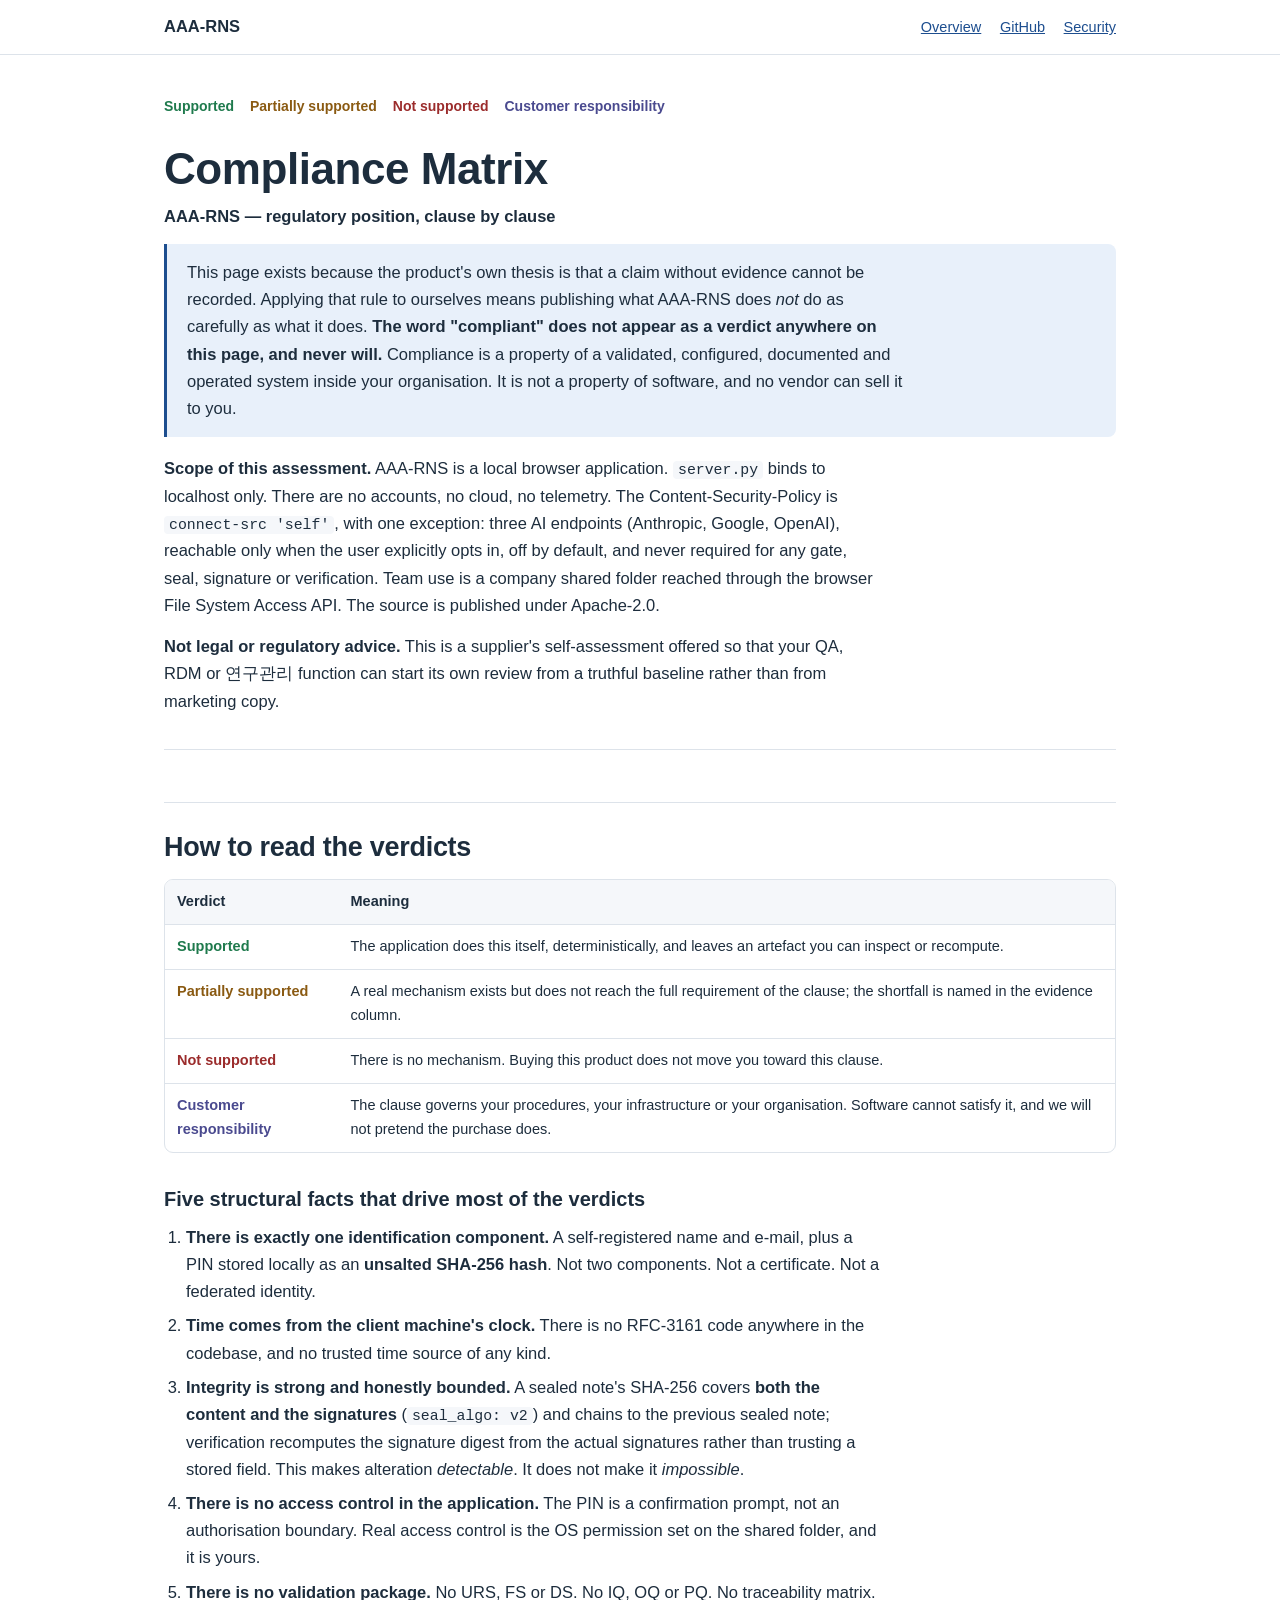
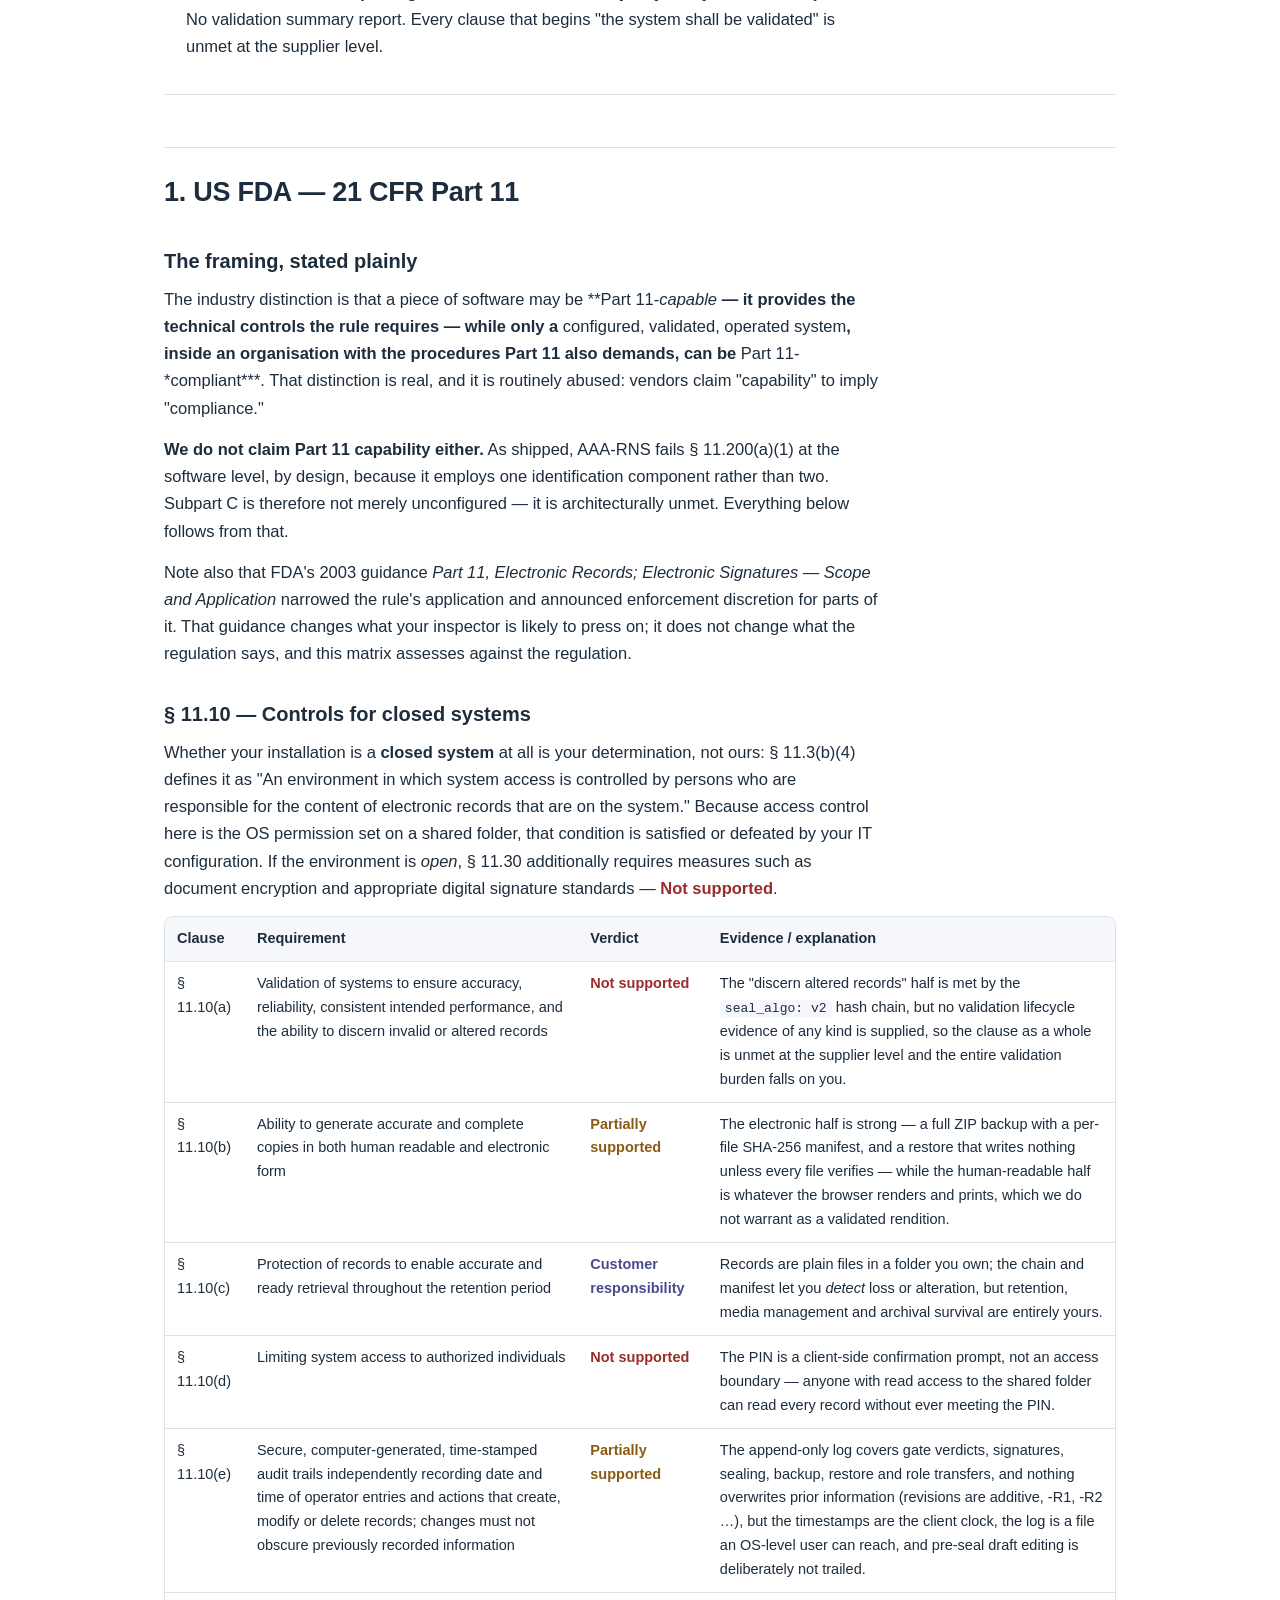
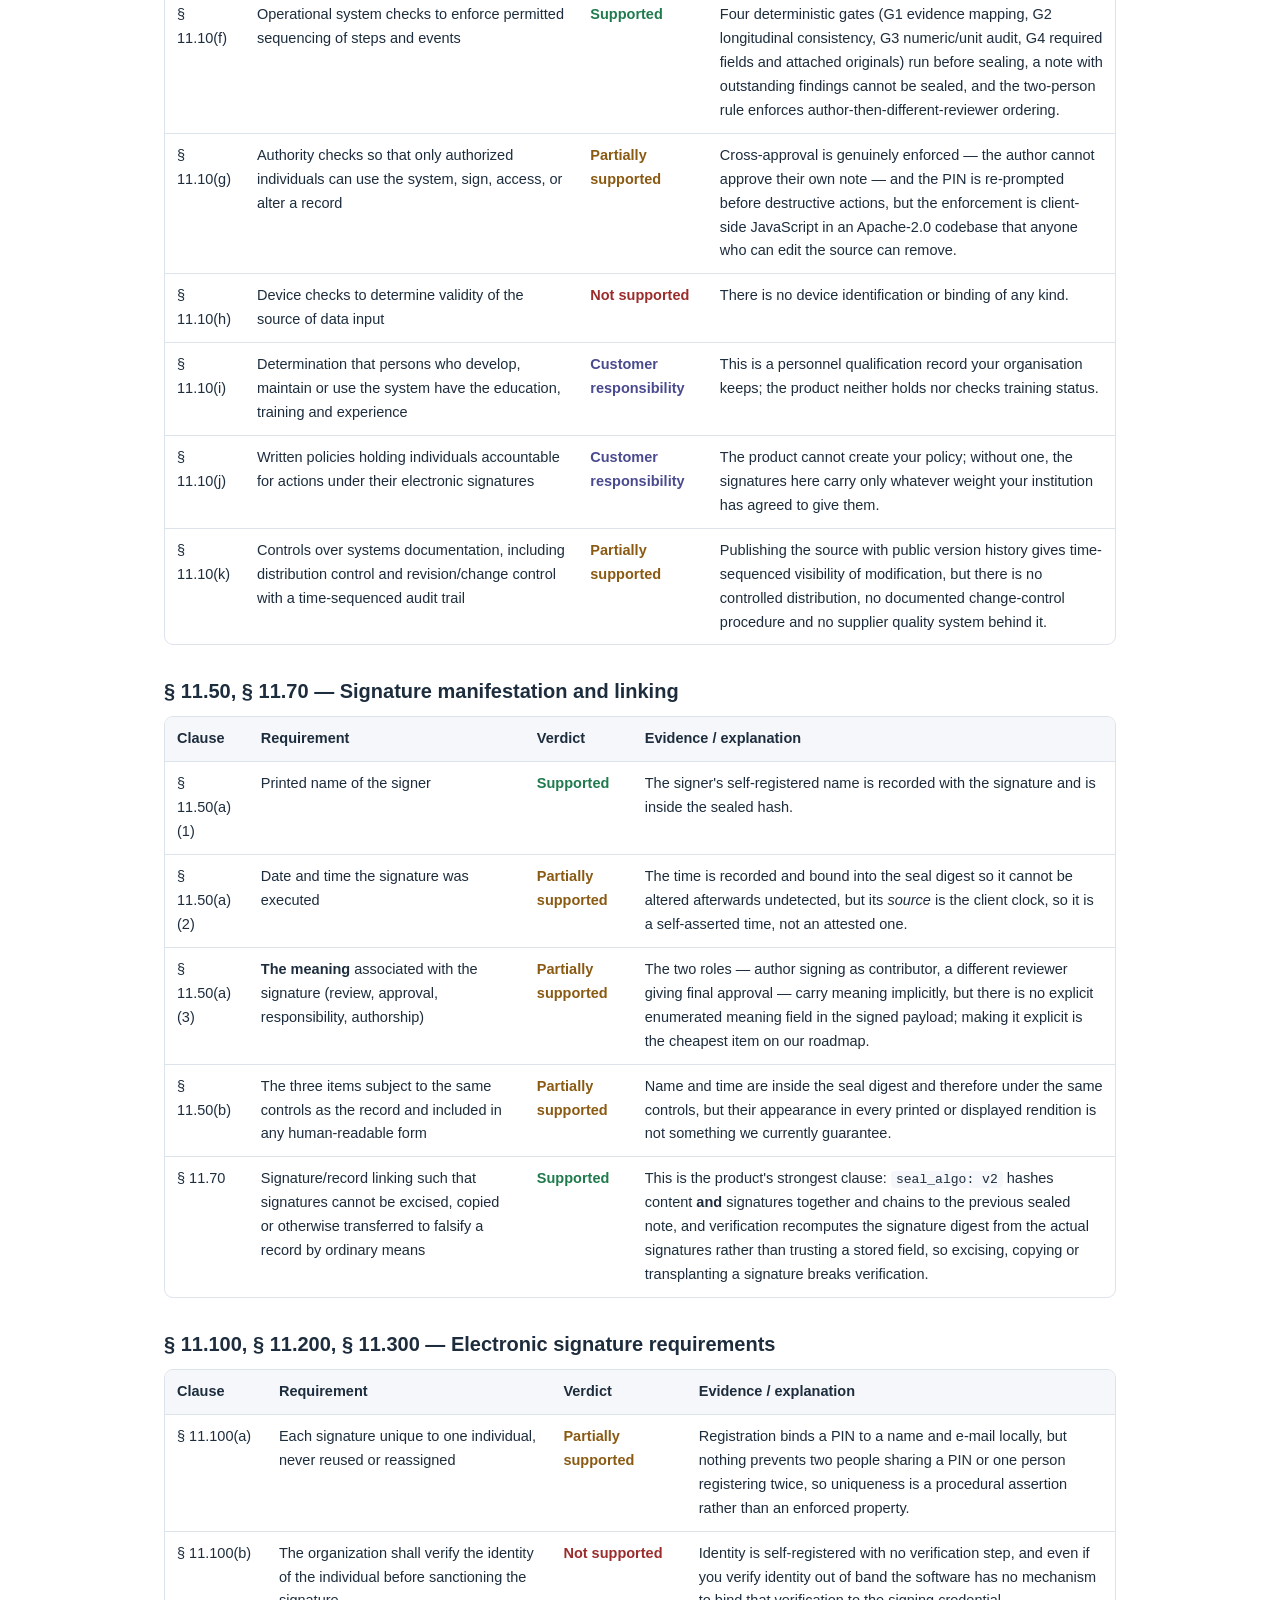
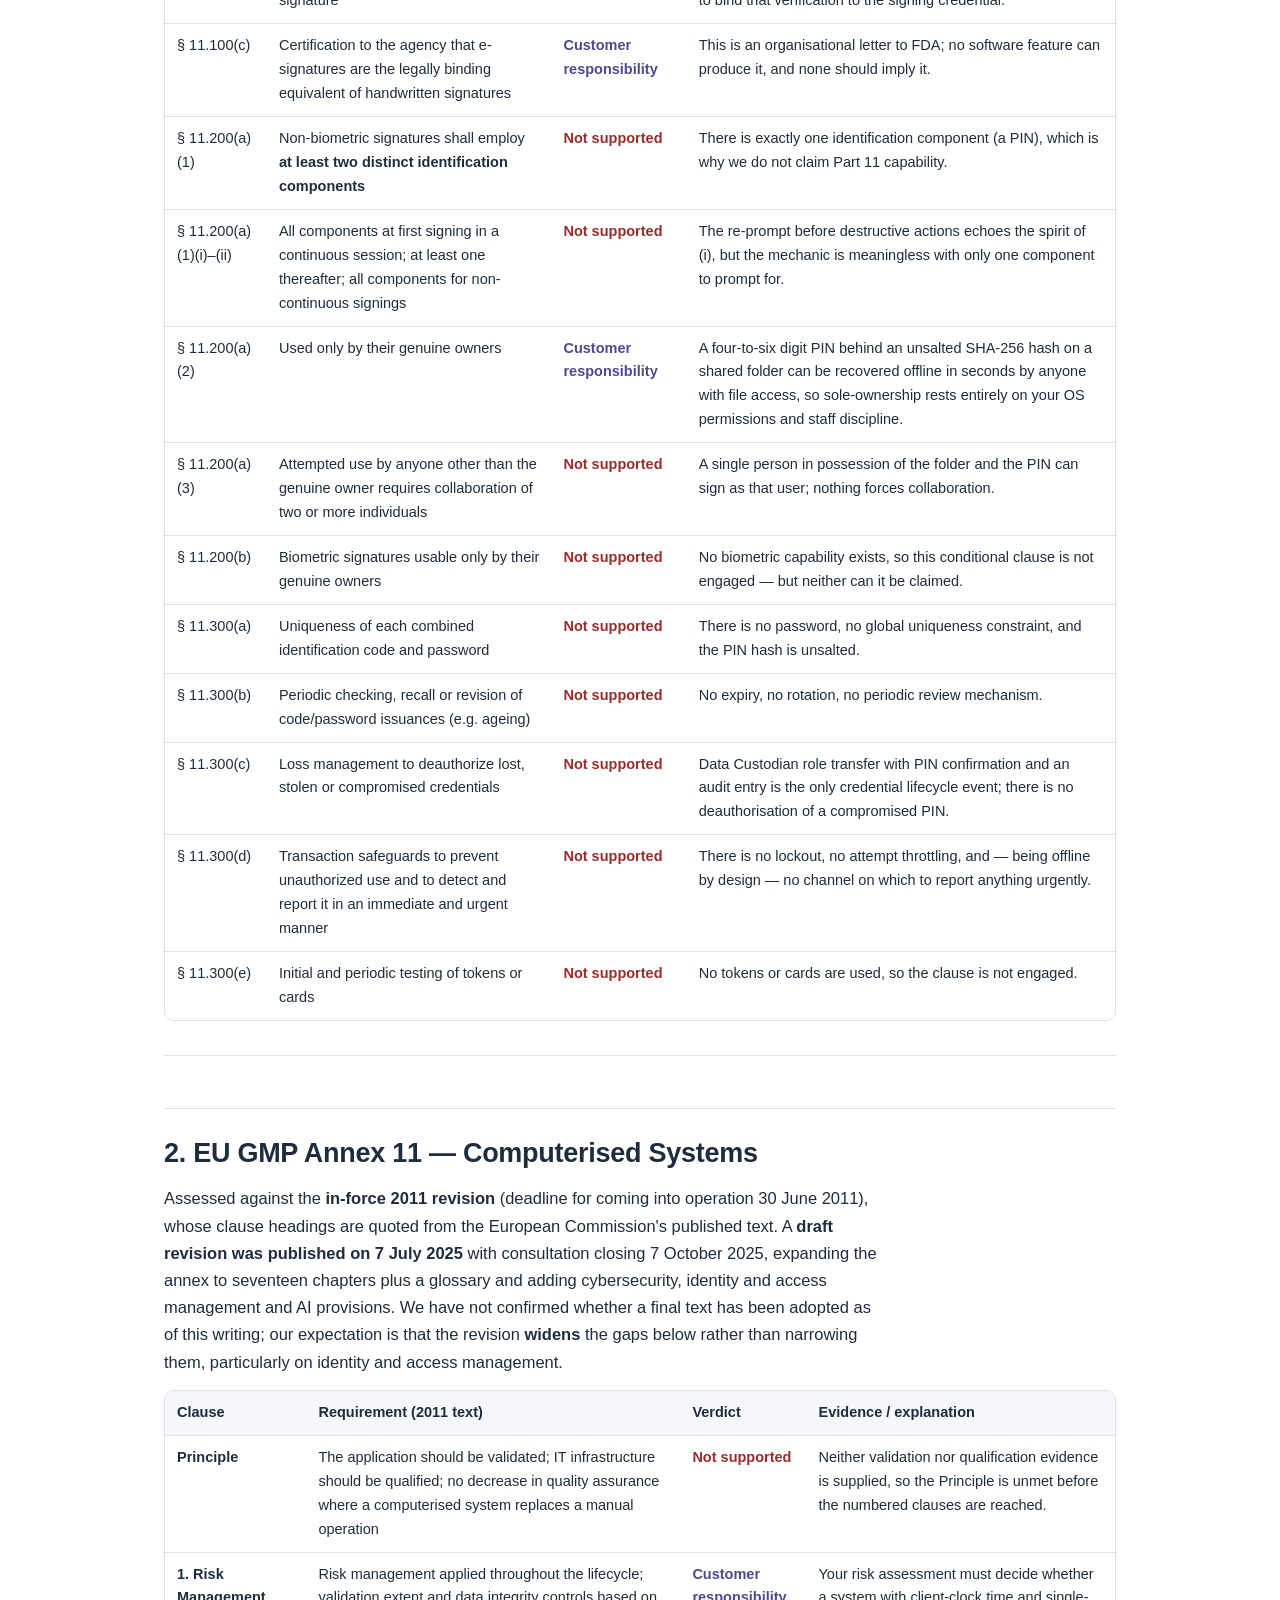
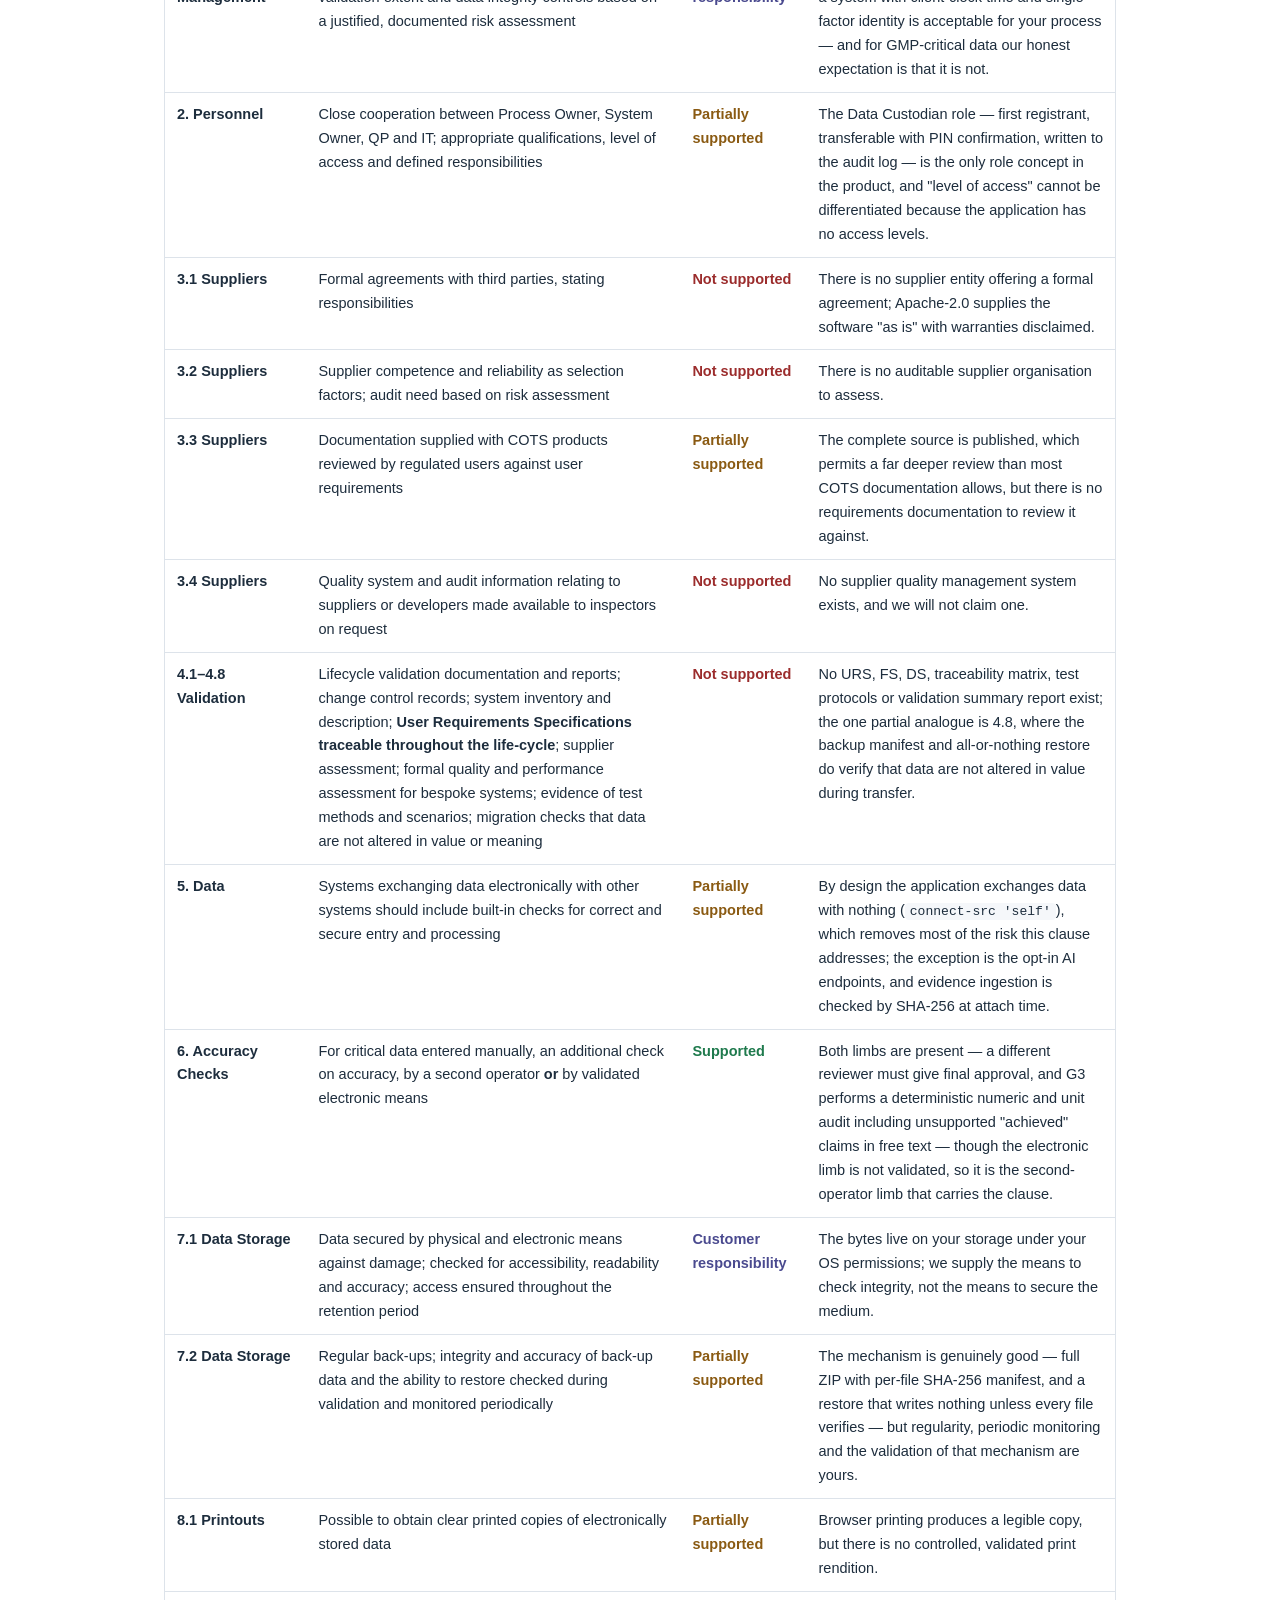
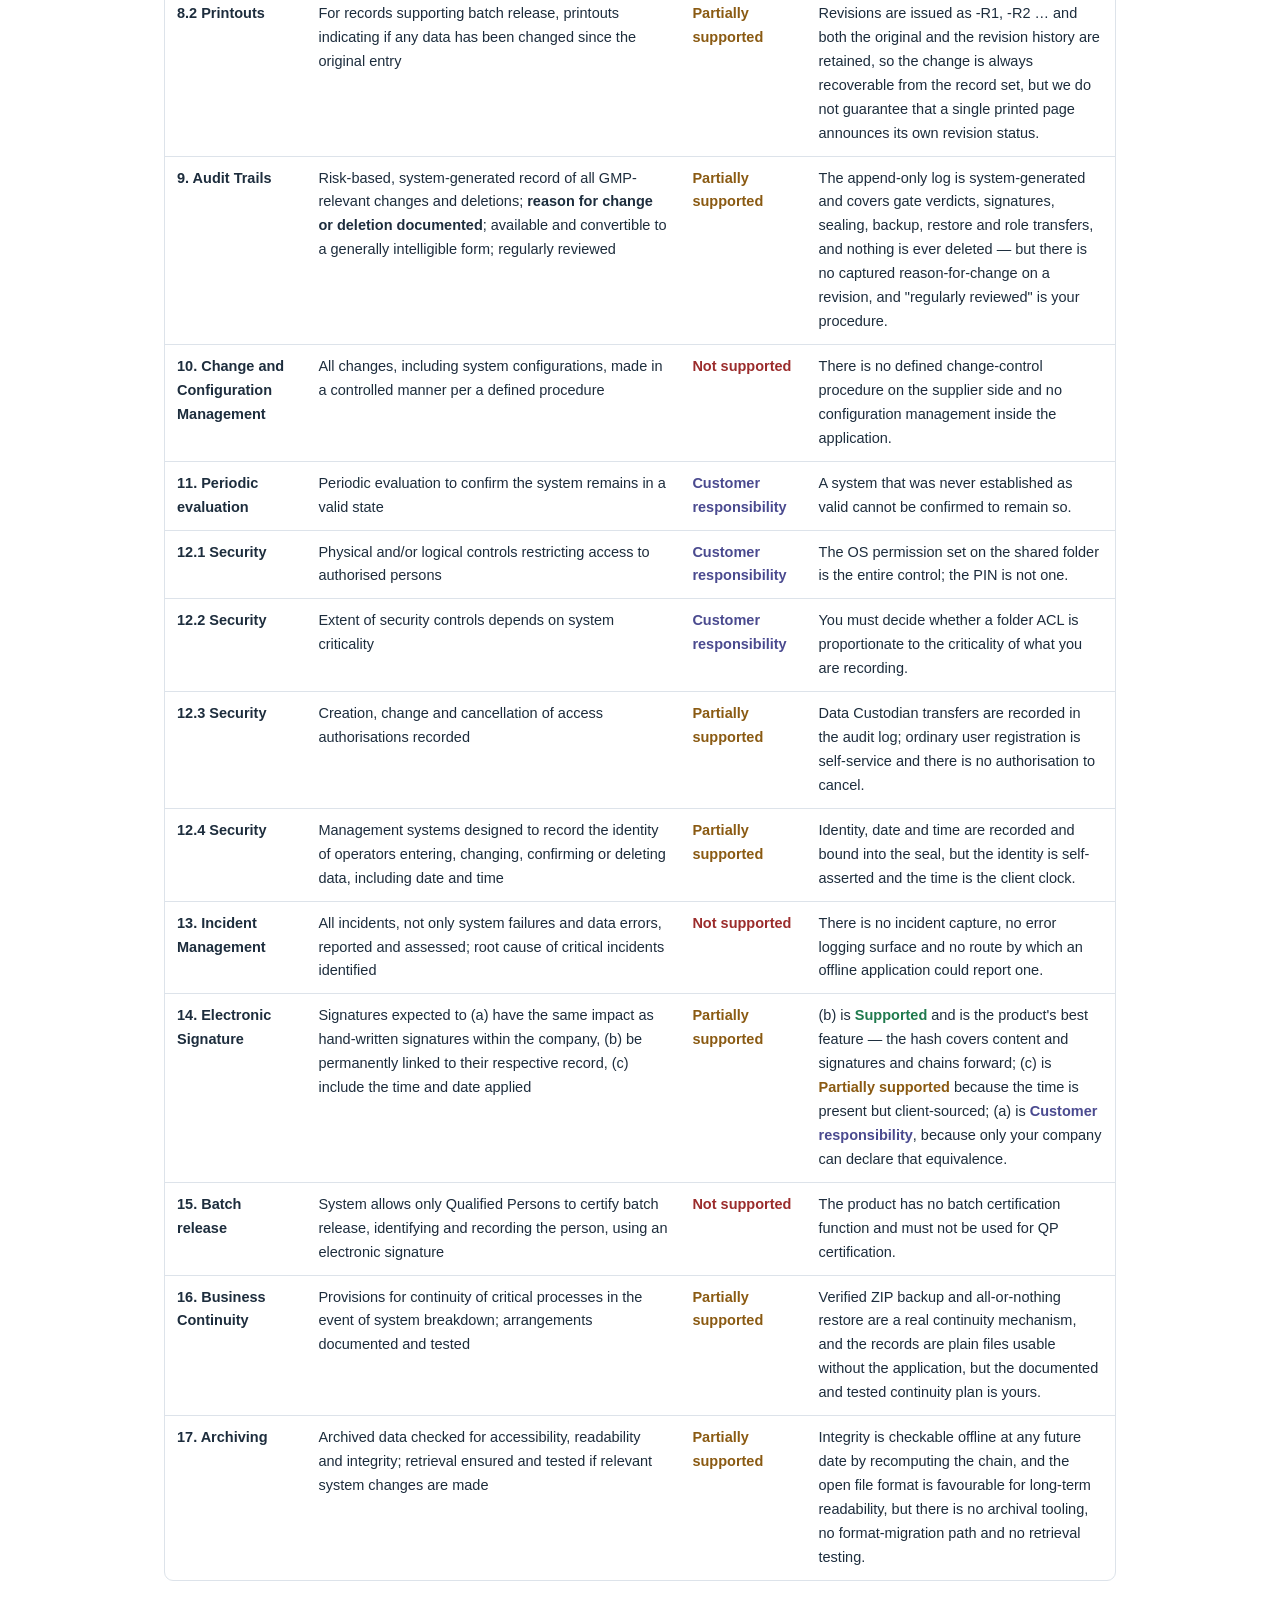
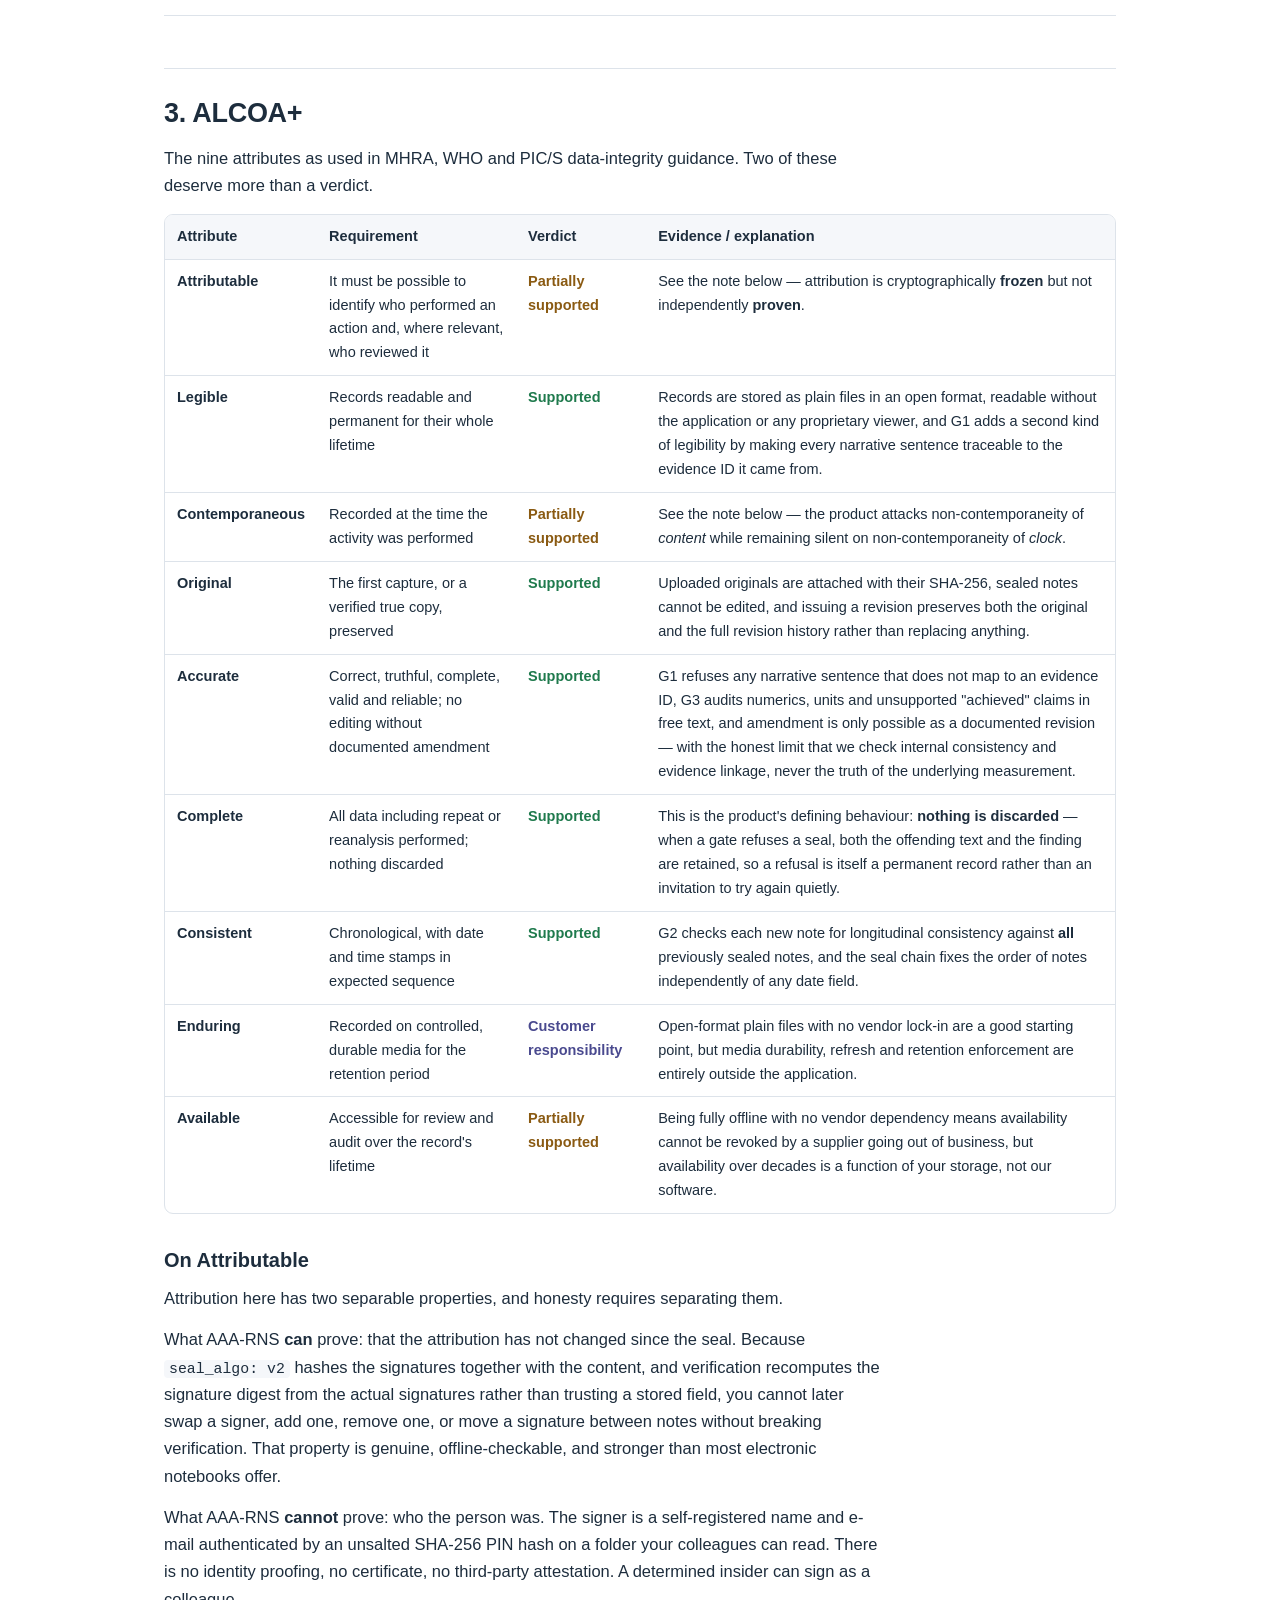
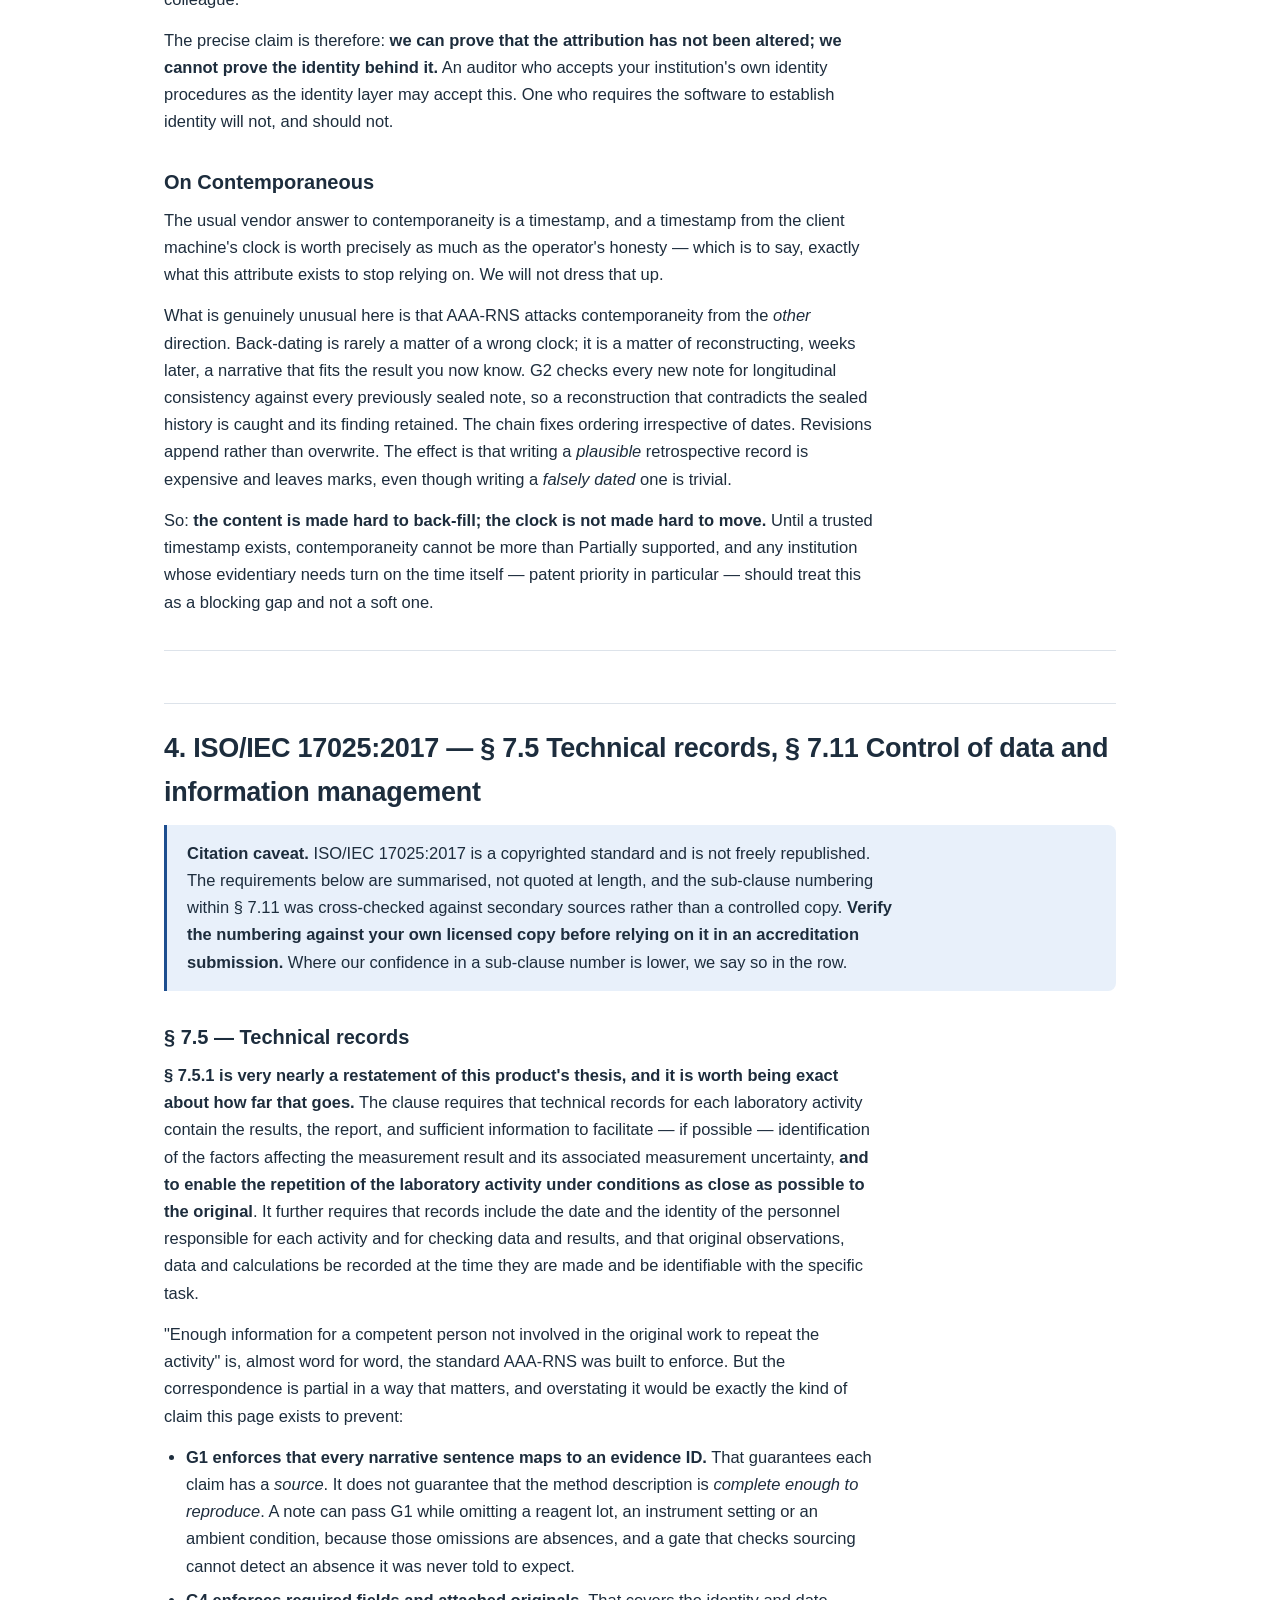
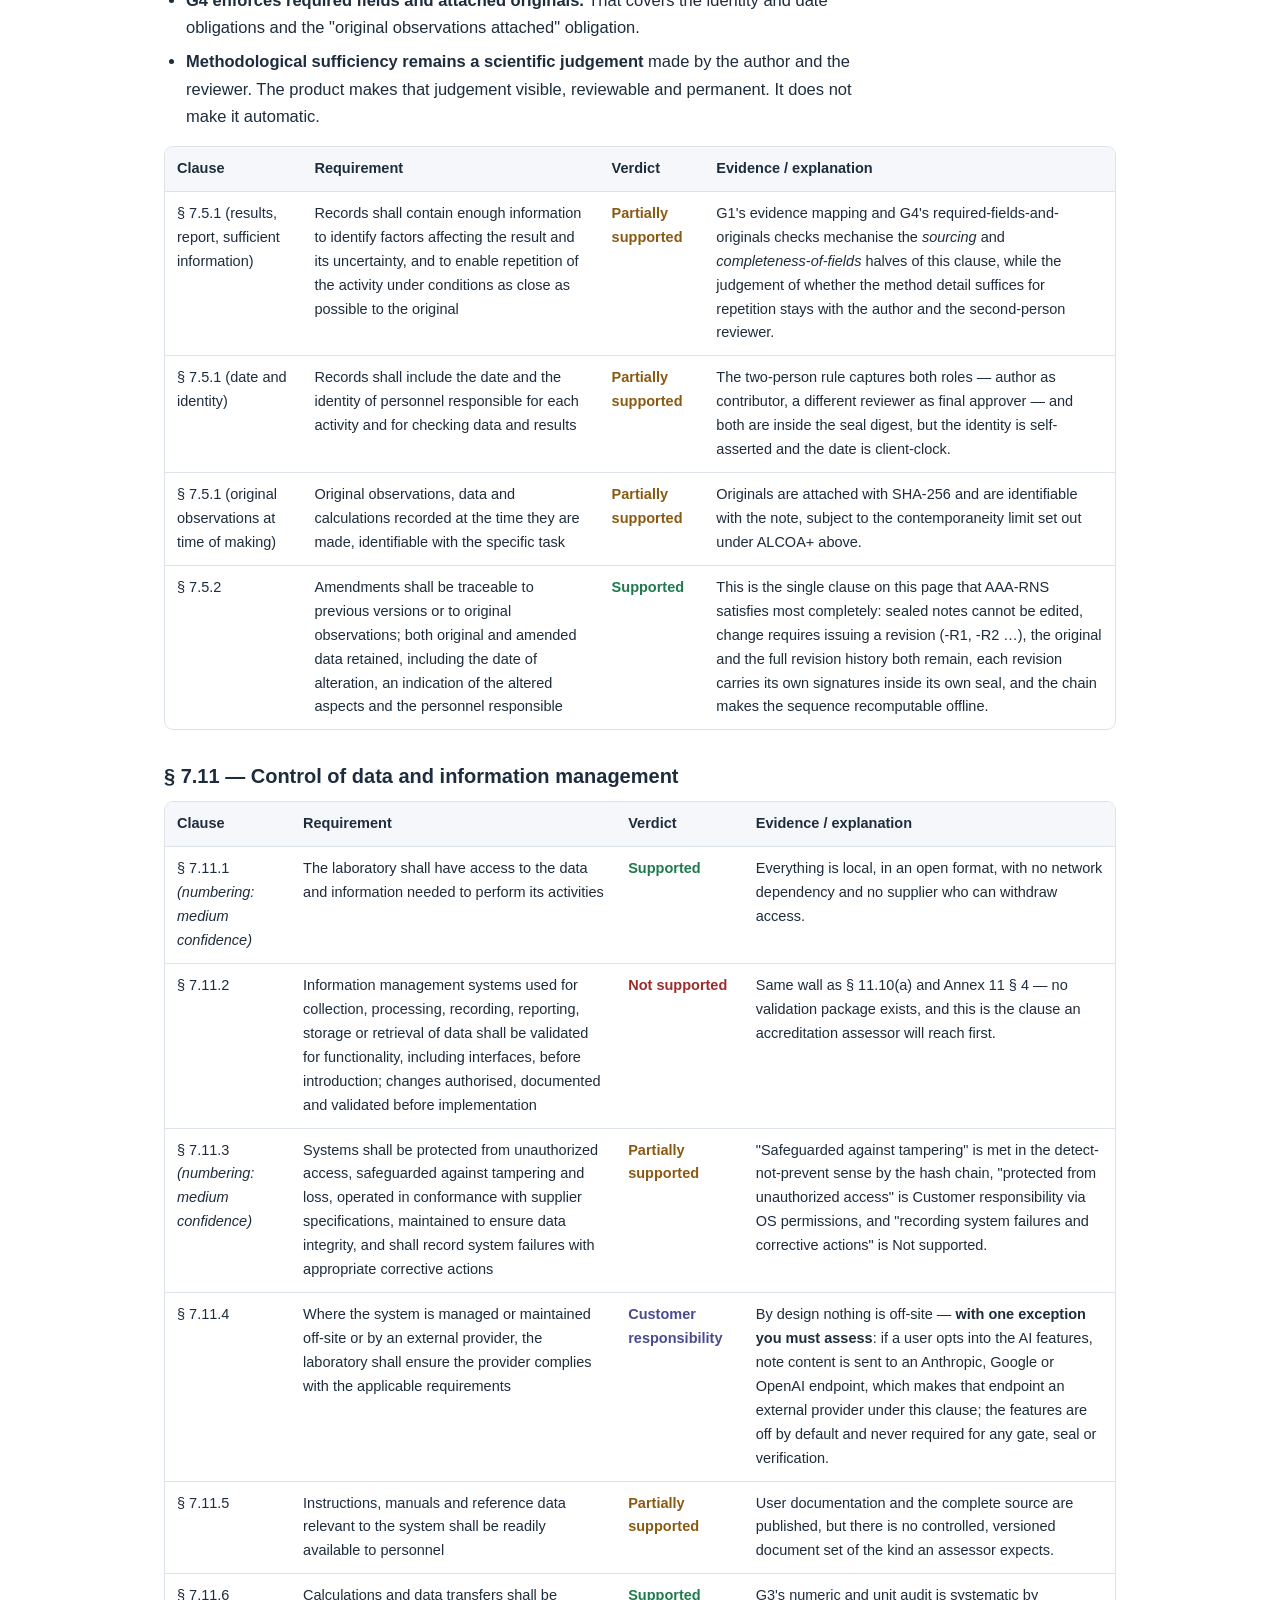
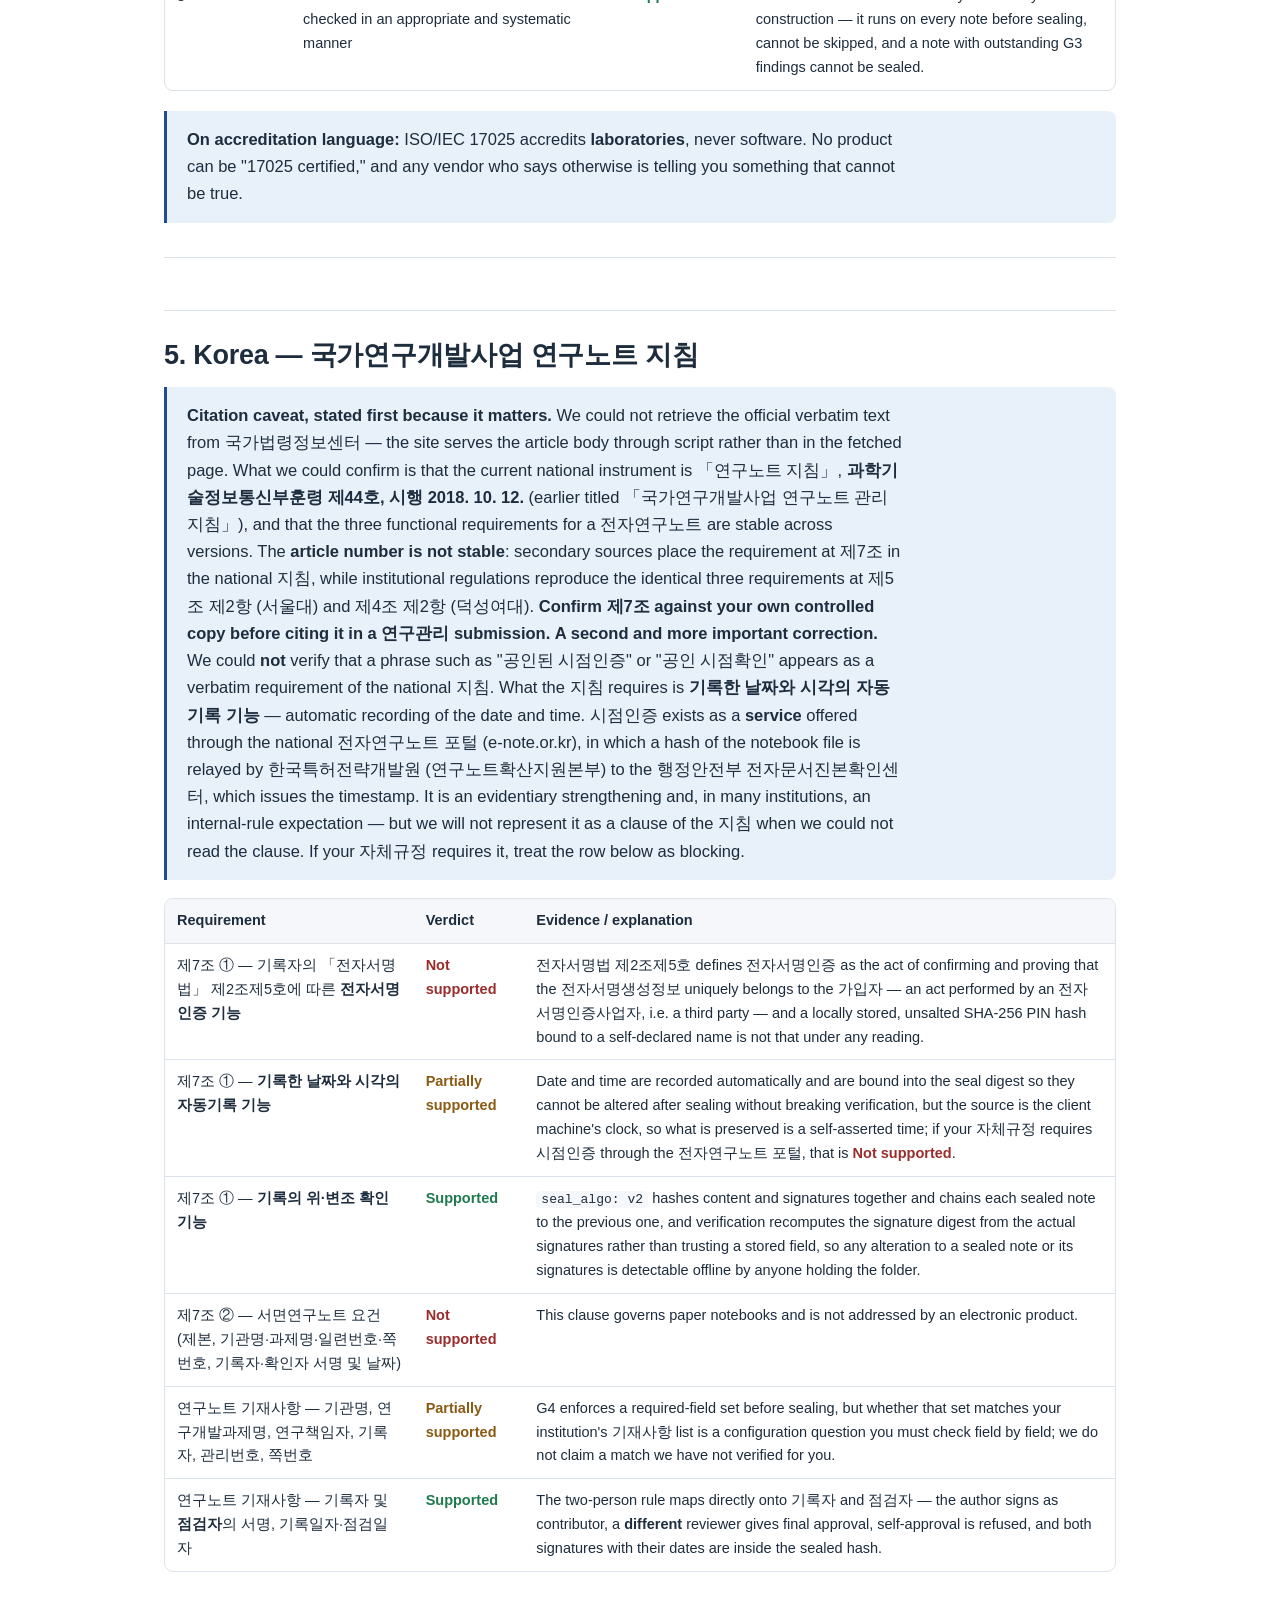
==== docs/compliance.html @ ea62dd58 "docs: publish the compliance matrix, and correct a claim it disproved The matrix assesses AAA-RNS cl" ====
<!doctype html>
<html lang="en">
<head>
<meta charset="utf-8">
<meta name="viewport" content="width=device-width, initial-scale=1">
<title>Compliance matrix — AAA-RNS</title>
<meta name="description" content="Clause-by-clause regulatory position of AAA-RNS against 21 CFR Part 11, EU GMP Annex 11, ALCOA+, ISO/IEC 17025, Korea's 연구노트 지침 and Japan's ER/ES guideline. The word compliant is never used as a verdict.">
<link rel="canonical" href="https://hopejsh.github.io/aaa-rns/compliance.html">
<meta property="og:title" content="Compliance matrix — AAA-RNS">
<meta property="og:description" content="A supplier self-assessment that publishes what the product does not do as carefully as what it does.">
<meta property="og:image" content="https://raw.githubusercontent.com/hopejsh/aaa-rns/main/.github/branding/social-preview.png">
<style>
  :root{
    --ink:#1d2d3d; --ink-2:#2a3f56; --paper:#fff; --wash:#f5f7fa; --line:#dde3ea;
    --muted:#5b6b7d; --accent:#1d4e8f; --accent-soft:#e8f0fa;
    --yes:#1f7a4d; --part:#8a5a12; --no:#9b2c2c; --cust:#4a4a8f;
    --sans:'Barlow',-apple-system,BlinkMacSystemFont,'Segoe UI','Noto Sans KR','Noto Sans JP',sans-serif;
    --mono:ui-monospace,SFMono-Regular,'SF Mono',Menlo,monospace;
  }
  @media (prefers-color-scheme:dark){:root:not([data-theme="light"]){
    --ink:#e8edf3; --ink-2:#c3cedb; --paper:#141c26; --wash:#1b2531; --line:#2c3947;
    --muted:#93a2b4; --accent:#7aa9e8; --accent-soft:#1b2b41;
    --yes:#6ed09b; --part:#e0b366; --no:#e58b8b; --cust:#a5a5e8;}}
  *{box-sizing:border-box;margin:0;padding:0}
  html{scroll-behavior:smooth}
  body{background:var(--paper);color:var(--ink);font-family:var(--sans);
       font-size:16.5px;line-height:1.65;-webkit-font-smoothing:antialiased}
  .wrap{max-width:1000px;margin:0 auto;padding:0 24px}
  a{color:var(--accent)}
  .topbar{position:sticky;top:0;z-index:20;background:var(--paper);border-bottom:1px solid var(--line)}
  .topbar .wrap{display:flex;align-items:center;justify-content:space-between;min-height:54px;gap:14px;flex-wrap:wrap}
  .brand{font-weight:700}.brand a{text-decoration:none;color:inherit}
  .topbar nav a{font-size:14.5px;margin-left:14px}
  main{padding:40px 0 70px}
  h1{font-size:clamp(30px,4.4vw,44px);line-height:1.15;margin:14px 0 8px;letter-spacing:-.01em}
  h2{font-size:27px;margin:52px 0 10px;padding-top:22px;border-top:1px solid var(--line);letter-spacing:-.01em}
  h3{font-size:20px;margin:30px 0 8px}
  h4{font-size:17px;margin:22px 0 6px}
  p{margin:0 0 14px;max-width:78ch}
  ul,ol{margin:0 0 16px;padding-left:22px;max-width:78ch}
  li{margin-bottom:7px}
  hr{border:0;border-top:1px solid var(--line);margin:34px 0}
  blockquote{border-left:3px solid var(--accent);background:var(--accent-soft);
    padding:15px 20px;border-radius:0 8px 8px 0;margin:0 0 18px}
  blockquote p{margin:0 0 9px}blockquote p:last-child{margin:0}
  code{font-family:var(--mono);font-size:.9em;background:var(--wash);padding:1px 5px;border-radius:4px}
  .scroll{overflow-x:auto;-webkit-overflow-scrolling:touch;margin:0 0 20px;
    border:1px solid var(--line);border-radius:9px}
  table{width:100%;border-collapse:collapse;font-size:14.5px;min-width:640px}
  th,td{text-align:left;padding:10px 12px;border-bottom:1px solid var(--line);vertical-align:top}
  th{background:var(--wash);font-weight:600;position:sticky;top:0}
  tr:last-child td{border-bottom:0}
  .v-yes{color:var(--yes)}.v-part{color:var(--part)}.v-no{color:var(--no)}.v-cust{color:var(--cust)}
  .legend{display:flex;gap:16px;flex-wrap:wrap;font-size:14px;color:var(--muted);margin:0 0 26px}
  .legend b{font-weight:600}
  footer{border-top:1px solid var(--line);padding:30px 0 60px;color:var(--muted);font-size:14.5px}
  footer a{color:var(--muted)}
  @media(max-width:760px){body{font-size:16px}h2{font-size:23px}}
</style>
</head>
<body>
<div class="topbar"><div class="wrap">
  <div class="brand"><a href="./">AAA-RNS</a></div>
  <nav>
    <a href="./">Overview</a>
    <a href="https://github.com/hopejsh/aaa-rns">GitHub</a>
    <a href="https://github.com/hopejsh/aaa-rns/blob/main/SECURITY.md">Security</a>
  </nav>
</div></div>
<main><div class="wrap">
<p class="legend">
  <span><b class="v-yes">Supported</b></span>
  <span><b class="v-part">Partially supported</b></span>
  <span><b class="v-no">Not supported</b></span>
  <span><b class="v-cust">Customer responsibility</b></span>
</p>
<h1>Compliance Matrix</h1>
<p><strong>AAA-RNS — regulatory position, clause by clause</strong></p>
<blockquote><p>This page exists because the product's own thesis is that a claim without evidence cannot be recorded. Applying that rule to ourselves means publishing what AAA-RNS does <em>not</em> do as carefully as what it does. <strong>The word "compliant" does not appear as a verdict anywhere on this page, and never will.</strong> Compliance is a property of a validated, configured, documented and operated system inside your organisation. It is not a property of software, and no vendor can sell it to you.</p></blockquote>
<p><strong>Scope of this assessment.</strong> AAA-RNS is a local browser application. <code>server.py</code> binds to localhost only. There are no accounts, no cloud, no telemetry. The Content-Security-Policy is <code>connect-src 'self'</code>, with one exception: three AI endpoints (Anthropic, Google, OpenAI), reachable only when the user explicitly opts in, off by default, and never required for any gate, seal, signature or verification. Team use is a company shared folder reached through the browser File System Access API. The source is published under Apache-2.0.</p>
<p><strong>Not legal or regulatory advice.</strong> This is a supplier's self-assessment offered so that your QA, RDM or 연구관리 function can start its own review from a truthful baseline rather than from marketing copy.</p>
<hr>
<h2 id="how-to-read-the-verdicts">How to read the verdicts</h2>
<div class="scroll"><table><thead><tr><th>Verdict</th><th>Meaning</th></tr></thead><tbody><tr><td><strong class="v-yes">Supported</strong></td><td>The application does this itself, deterministically, and leaves an artefact you can inspect or recompute.</td></tr><tr><td><strong class="v-part">Partially supported</strong></td><td>A real mechanism exists but does not reach the full requirement of the clause; the shortfall is named in the evidence column.</td></tr><tr><td><strong class="v-no">Not supported</strong></td><td>There is no mechanism. Buying this product does not move you toward this clause.</td></tr><tr><td><strong class="v-cust">Customer responsibility</strong></td><td>The clause governs your procedures, your infrastructure or your organisation. Software cannot satisfy it, and we will not pretend the purchase does.</td></tr></tbody></table></div>
<h3 id="five-structural-facts-that-drive-most-of-the-ver">Five structural facts that drive most of the verdicts</h3>
<ol><li><strong>There is exactly one identification component.</strong> A self-registered name and e-mail, plus a PIN stored locally as an <strong>unsalted SHA-256 hash</strong>. Not two components. Not a certificate. Not a federated identity.</li><li><strong>Time comes from the client machine's clock.</strong> There is no RFC-3161 code anywhere in the codebase, and no trusted time source of any kind.</li><li><strong>Integrity is strong and honestly bounded.</strong> A sealed note's SHA-256 covers <strong>both the content and the signatures</strong> (<code>seal_algo: v2</code>) and chains to the previous sealed note; verification recomputes the signature digest from the actual signatures rather than trusting a stored field. This makes alteration <em>detectable</em>. It does not make it <em>impossible</em>.</li><li><strong>There is no access control in the application.</strong> The PIN is a confirmation prompt, not an authorisation boundary. Real access control is the OS permission set on the shared folder, and it is yours.</li><li><strong>There is no validation package.</strong> No URS, FS or DS. No IQ, OQ or PQ. No traceability matrix. No validation summary report. Every clause that begins "the system shall be validated" is unmet at the supplier level.</li></ol>
<hr>
<h2 id="1-us-fda-21-cfr-part-11">1. US FDA — 21 CFR Part 11</h2>
<h3 id="the-framing-stated-plainly">The framing, stated plainly</h3>
<p>The industry distinction is that a piece of software may be **Part 11-<em>capable</em><strong> — it provides the technical controls the rule requires — while only a </strong>configured, validated, operated system<strong>, inside an organisation with the procedures Part 11 also demands, can be </strong>Part 11-*compliant***. That distinction is real, and it is routinely abused: vendors claim "capability" to imply "compliance."</p>
<p><strong>We do not claim Part 11 capability either.</strong> As shipped, AAA-RNS fails § 11.200(a)(1) at the software level, by design, because it employs one identification component rather than two. Subpart C is therefore not merely unconfigured — it is architecturally unmet. Everything below follows from that.</p>
<p>Note also that FDA's 2003 guidance <em>Part 11, Electronic Records; Electronic Signatures — Scope and Application</em> narrowed the rule's application and announced enforcement discretion for parts of it. That guidance changes what your inspector is likely to press on; it does not change what the regulation says, and this matrix assesses against the regulation.</p>
<h3 id="11-10-controls-for-closed-systems">§ 11.10 — Controls for closed systems</h3>
<p>Whether your installation is a <strong>closed system</strong> at all is your determination, not ours: § 11.3(b)(4) defines it as "An environment in which system access is controlled by persons who are responsible for the content of electronic records that are on the system." Because access control here is the OS permission set on a shared folder, that condition is satisfied or defeated by your IT configuration. If the environment is <em>open</em>, § 11.30 additionally requires measures such as document encryption and appropriate digital signature standards — <strong class="v-no">Not supported</strong>.</p>
<div class="scroll"><table><thead><tr><th>Clause</th><th>Requirement</th><th>Verdict</th><th>Evidence / explanation</th></tr></thead><tbody><tr><td>§ 11.10(a)</td><td>Validation of systems to ensure accuracy, reliability, consistent intended performance, and the ability to discern invalid or altered records</td><td><strong class="v-no">Not supported</strong></td><td>The "discern altered records" half is met by the <code>seal_algo: v2</code> hash chain, but no validation lifecycle evidence of any kind is supplied, so the clause as a whole is unmet at the supplier level and the entire validation burden falls on you.</td></tr><tr><td>§ 11.10(b)</td><td>Ability to generate accurate and complete copies in both human readable and electronic form</td><td><strong class="v-part">Partially supported</strong></td><td>The electronic half is strong — a full ZIP backup with a per-file SHA-256 manifest, and a restore that writes nothing unless every file verifies — while the human-readable half is whatever the browser renders and prints, which we do not warrant as a validated rendition.</td></tr><tr><td>§ 11.10(c)</td><td>Protection of records to enable accurate and ready retrieval throughout the retention period</td><td><strong class="v-cust">Customer responsibility</strong></td><td>Records are plain files in a folder you own; the chain and manifest let you <em>detect</em> loss or alteration, but retention, media management and archival survival are entirely yours.</td></tr><tr><td>§ 11.10(d)</td><td>Limiting system access to authorized individuals</td><td><strong class="v-no">Not supported</strong></td><td>The PIN is a client-side confirmation prompt, not an access boundary — anyone with read access to the shared folder can read every record without ever meeting the PIN.</td></tr><tr><td>§ 11.10(e)</td><td>Secure, computer-generated, time-stamped audit trails independently recording date and time of operator entries and actions that create, modify or delete records; changes must not obscure previously recorded information</td><td><strong class="v-part">Partially supported</strong></td><td>The append-only log covers gate verdicts, signatures, sealing, backup, restore and role transfers, and nothing overwrites prior information (revisions are additive, -R1, -R2 …), but the timestamps are the client clock, the log is a file an OS-level user can reach, and pre-seal draft editing is deliberately not trailed.</td></tr><tr><td>§ 11.10(f)</td><td>Operational system checks to enforce permitted sequencing of steps and events</td><td><strong class="v-yes">Supported</strong></td><td>Four deterministic gates (G1 evidence mapping, G2 longitudinal consistency, G3 numeric/unit audit, G4 required fields and attached originals) run before sealing, a note with outstanding findings cannot be sealed, and the two-person rule enforces author-then-different-reviewer ordering.</td></tr><tr><td>§ 11.10(g)</td><td>Authority checks so that only authorized individuals can use the system, sign, access, or alter a record</td><td><strong class="v-part">Partially supported</strong></td><td>Cross-approval is genuinely enforced — the author cannot approve their own note — and the PIN is re-prompted before destructive actions, but the enforcement is client-side JavaScript in an Apache-2.0 codebase that anyone who can edit the source can remove.</td></tr><tr><td>§ 11.10(h)</td><td>Device checks to determine validity of the source of data input</td><td><strong class="v-no">Not supported</strong></td><td>There is no device identification or binding of any kind.</td></tr><tr><td>§ 11.10(i)</td><td>Determination that persons who develop, maintain or use the system have the education, training and experience</td><td><strong class="v-cust">Customer responsibility</strong></td><td>This is a personnel qualification record your organisation keeps; the product neither holds nor checks training status.</td></tr><tr><td>§ 11.10(j)</td><td>Written policies holding individuals accountable for actions under their electronic signatures</td><td><strong class="v-cust">Customer responsibility</strong></td><td>The product cannot create your policy; without one, the signatures here carry only whatever weight your institution has agreed to give them.</td></tr><tr><td>§ 11.10(k)</td><td>Controls over systems documentation, including distribution control and revision/change control with a time-sequenced audit trail</td><td><strong class="v-part">Partially supported</strong></td><td>Publishing the source with public version history gives time-sequenced visibility of modification, but there is no controlled distribution, no documented change-control procedure and no supplier quality system behind it.</td></tr></tbody></table></div>
<h3 id="11-50-11-70-signature-manifestation-and-linking">§ 11.50, § 11.70 — Signature manifestation and linking</h3>
<div class="scroll"><table><thead><tr><th>Clause</th><th>Requirement</th><th>Verdict</th><th>Evidence / explanation</th></tr></thead><tbody><tr><td>§ 11.50(a)(1)</td><td>Printed name of the signer</td><td><strong class="v-yes">Supported</strong></td><td>The signer's self-registered name is recorded with the signature and is inside the sealed hash.</td></tr><tr><td>§ 11.50(a)(2)</td><td>Date and time the signature was executed</td><td><strong class="v-part">Partially supported</strong></td><td>The time is recorded and bound into the seal digest so it cannot be altered afterwards undetected, but its <em>source</em> is the client clock, so it is a self-asserted time, not an attested one.</td></tr><tr><td>§ 11.50(a)(3)</td><td><strong>The meaning</strong> associated with the signature (review, approval, responsibility, authorship)</td><td><strong class="v-part">Partially supported</strong></td><td>The two roles — author signing as contributor, a different reviewer giving final approval — carry meaning implicitly, but there is no explicit enumerated meaning field in the signed payload; making it explicit is the cheapest item on our roadmap.</td></tr><tr><td>§ 11.50(b)</td><td>The three items subject to the same controls as the record and included in any human-readable form</td><td><strong class="v-part">Partially supported</strong></td><td>Name and time are inside the seal digest and therefore under the same controls, but their appearance in every printed or displayed rendition is not something we currently guarantee.</td></tr><tr><td>§ 11.70</td><td>Signature/record linking such that signatures cannot be excised, copied or otherwise transferred to falsify a record by ordinary means</td><td><strong class="v-yes">Supported</strong></td><td>This is the product's strongest clause: <code>seal_algo: v2</code> hashes content <strong>and</strong> signatures together and chains to the previous sealed note, and verification recomputes the signature digest from the actual signatures rather than trusting a stored field, so excising, copying or transplanting a signature breaks verification.</td></tr></tbody></table></div>
<h3 id="11-100-11-200-11-300-electronic-signature-requir">§ 11.100, § 11.200, § 11.300 — Electronic signature requirements</h3>
<div class="scroll"><table><thead><tr><th>Clause</th><th>Requirement</th><th>Verdict</th><th>Evidence / explanation</th></tr></thead><tbody><tr><td>§ 11.100(a)</td><td>Each signature unique to one individual, never reused or reassigned</td><td><strong class="v-part">Partially supported</strong></td><td>Registration binds a PIN to a name and e-mail locally, but nothing prevents two people sharing a PIN or one person registering twice, so uniqueness is a procedural assertion rather than an enforced property.</td></tr><tr><td>§ 11.100(b)</td><td>The organization shall verify the identity of the individual before sanctioning the signature</td><td><strong class="v-no">Not supported</strong></td><td>Identity is self-registered with no verification step, and even if you verify identity out of band the software has no mechanism to bind that verification to the signing credential.</td></tr><tr><td>§ 11.100(c)</td><td>Certification to the agency that e-signatures are the legally binding equivalent of handwritten signatures</td><td><strong class="v-cust">Customer responsibility</strong></td><td>This is an organisational letter to FDA; no software feature can produce it, and none should imply it.</td></tr><tr><td>§ 11.200(a)(1)</td><td>Non-biometric signatures shall employ <strong>at least two distinct identification components</strong></td><td><strong class="v-no">Not supported</strong></td><td>There is exactly one identification component (a PIN), which is why we do not claim Part 11 capability.</td></tr><tr><td>§ 11.200(a)(1)(i)–(ii)</td><td>All components at first signing in a continuous session; at least one thereafter; all components for non-continuous signings</td><td><strong class="v-no">Not supported</strong></td><td>The re-prompt before destructive actions echoes the spirit of (i), but the mechanic is meaningless with only one component to prompt for.</td></tr><tr><td>§ 11.200(a)(2)</td><td>Used only by their genuine owners</td><td><strong class="v-cust">Customer responsibility</strong></td><td>A four-to-six digit PIN behind an unsalted SHA-256 hash on a shared folder can be recovered offline in seconds by anyone with file access, so sole-ownership rests entirely on your OS permissions and staff discipline.</td></tr><tr><td>§ 11.200(a)(3)</td><td>Attempted use by anyone other than the genuine owner requires collaboration of two or more individuals</td><td><strong class="v-no">Not supported</strong></td><td>A single person in possession of the folder and the PIN can sign as that user; nothing forces collaboration.</td></tr><tr><td>§ 11.200(b)</td><td>Biometric signatures usable only by their genuine owners</td><td><strong class="v-no">Not supported</strong></td><td>No biometric capability exists, so this conditional clause is not engaged — but neither can it be claimed.</td></tr><tr><td>§ 11.300(a)</td><td>Uniqueness of each combined identification code and password</td><td><strong class="v-no">Not supported</strong></td><td>There is no password, no global uniqueness constraint, and the PIN hash is unsalted.</td></tr><tr><td>§ 11.300(b)</td><td>Periodic checking, recall or revision of code/password issuances (e.g. ageing)</td><td><strong class="v-no">Not supported</strong></td><td>No expiry, no rotation, no periodic review mechanism.</td></tr><tr><td>§ 11.300(c)</td><td>Loss management to deauthorize lost, stolen or compromised credentials</td><td><strong class="v-no">Not supported</strong></td><td>Data Custodian role transfer with PIN confirmation and an audit entry is the only credential lifecycle event; there is no deauthorisation of a compromised PIN.</td></tr><tr><td>§ 11.300(d)</td><td>Transaction safeguards to prevent unauthorized use and to detect and report it in an immediate and urgent manner</td><td><strong class="v-no">Not supported</strong></td><td>There is no lockout, no attempt throttling, and — being offline by design — no channel on which to report anything urgently.</td></tr><tr><td>§ 11.300(e)</td><td>Initial and periodic testing of tokens or cards</td><td><strong class="v-no">Not supported</strong></td><td>No tokens or cards are used, so the clause is not engaged.</td></tr></tbody></table></div>
<hr>
<h2 id="2-eu-gmp-annex-11-computerised-systems">2. EU GMP Annex 11 — Computerised Systems</h2>
<p>Assessed against the <strong>in-force 2011 revision</strong> (deadline for coming into operation 30 June 2011), whose clause headings are quoted from the European Commission's published text. A <strong>draft revision was published on 7 July 2025</strong> with consultation closing 7 October 2025, expanding the annex to seventeen chapters plus a glossary and adding cybersecurity, identity and access management and AI provisions. We have not confirmed whether a final text has been adopted as of this writing; our expectation is that the revision <strong>widens</strong> the gaps below rather than narrowing them, particularly on identity and access management.</p>
<div class="scroll"><table><thead><tr><th>Clause</th><th>Requirement (2011 text)</th><th>Verdict</th><th>Evidence / explanation</th></tr></thead><tbody><tr><td><strong>Principle</strong></td><td>The application should be validated; IT infrastructure should be qualified; no decrease in quality assurance where a computerised system replaces a manual operation</td><td><strong class="v-no">Not supported</strong></td><td>Neither validation nor qualification evidence is supplied, so the Principle is unmet before the numbered clauses are reached.</td></tr><tr><td><strong>1. Risk Management</strong></td><td>Risk management applied throughout the lifecycle; validation extent and data integrity controls based on a justified, documented risk assessment</td><td><strong class="v-cust">Customer responsibility</strong></td><td>Your risk assessment must decide whether a system with client-clock time and single-factor identity is acceptable for your process — and for GMP-critical data our honest expectation is that it is not.</td></tr><tr><td><strong>2. Personnel</strong></td><td>Close cooperation between Process Owner, System Owner, QP and IT; appropriate qualifications, level of access and defined responsibilities</td><td><strong class="v-part">Partially supported</strong></td><td>The Data Custodian role — first registrant, transferable with PIN confirmation, written to the audit log — is the only role concept in the product, and "level of access" cannot be differentiated because the application has no access levels.</td></tr><tr><td><strong>3.1 Suppliers</strong></td><td>Formal agreements with third parties, stating responsibilities</td><td><strong class="v-no">Not supported</strong></td><td>There is no supplier entity offering a formal agreement; Apache-2.0 supplies the software "as is" with warranties disclaimed.</td></tr><tr><td><strong>3.2 Suppliers</strong></td><td>Supplier competence and reliability as selection factors; audit need based on risk assessment</td><td><strong class="v-no">Not supported</strong></td><td>There is no auditable supplier organisation to assess.</td></tr><tr><td><strong>3.3 Suppliers</strong></td><td>Documentation supplied with COTS products reviewed by regulated users against user requirements</td><td><strong class="v-part">Partially supported</strong></td><td>The complete source is published, which permits a far deeper review than most COTS documentation allows, but there is no requirements documentation to review it against.</td></tr><tr><td><strong>3.4 Suppliers</strong></td><td>Quality system and audit information relating to suppliers or developers made available to inspectors on request</td><td><strong class="v-no">Not supported</strong></td><td>No supplier quality management system exists, and we will not claim one.</td></tr><tr><td><strong>4.1–4.8 Validation</strong></td><td>Lifecycle validation documentation and reports; change control records; system inventory and description; <strong>User Requirements Specifications traceable throughout the life-cycle</strong>; supplier assessment; formal quality and performance assessment for bespoke systems; evidence of test methods and scenarios; migration checks that data are not altered in value or meaning</td><td><strong class="v-no">Not supported</strong></td><td>No URS, FS, DS, traceability matrix, test protocols or validation summary report exist; the one partial analogue is 4.8, where the backup manifest and all-or-nothing restore do verify that data are not altered in value during transfer.</td></tr><tr><td><strong>5. Data</strong></td><td>Systems exchanging data electronically with other systems should include built-in checks for correct and secure entry and processing</td><td><strong class="v-part">Partially supported</strong></td><td>By design the application exchanges data with nothing (<code>connect-src 'self'</code>), which removes most of the risk this clause addresses; the exception is the opt-in AI endpoints, and evidence ingestion is checked by SHA-256 at attach time.</td></tr><tr><td><strong>6. Accuracy Checks</strong></td><td>For critical data entered manually, an additional check on accuracy, by a second operator <strong>or</strong> by validated electronic means</td><td><strong class="v-yes">Supported</strong></td><td>Both limbs are present — a different reviewer must give final approval, and G3 performs a deterministic numeric and unit audit including unsupported "achieved" claims in free text — though the electronic limb is not validated, so it is the second-operator limb that carries the clause.</td></tr><tr><td><strong>7.1 Data Storage</strong></td><td>Data secured by physical and electronic means against damage; checked for accessibility, readability and accuracy; access ensured throughout the retention period</td><td><strong class="v-cust">Customer responsibility</strong></td><td>The bytes live on your storage under your OS permissions; we supply the means to check integrity, not the means to secure the medium.</td></tr><tr><td><strong>7.2 Data Storage</strong></td><td>Regular back-ups; integrity and accuracy of back-up data and the ability to restore checked during validation and monitored periodically</td><td><strong class="v-part">Partially supported</strong></td><td>The mechanism is genuinely good — full ZIP with per-file SHA-256 manifest, and a restore that writes nothing unless every file verifies — but regularity, periodic monitoring and the validation of that mechanism are yours.</td></tr><tr><td><strong>8.1 Printouts</strong></td><td>Possible to obtain clear printed copies of electronically stored data</td><td><strong class="v-part">Partially supported</strong></td><td>Browser printing produces a legible copy, but there is no controlled, validated print rendition.</td></tr><tr><td><strong>8.2 Printouts</strong></td><td>For records supporting batch release, printouts indicating if any data has been changed since the original entry</td><td><strong class="v-part">Partially supported</strong></td><td>Revisions are issued as -R1, -R2 … and both the original and the revision history are retained, so the change is always recoverable from the record set, but we do not guarantee that a single printed page announces its own revision status.</td></tr><tr><td><strong>9. Audit Trails</strong></td><td>Risk-based, system-generated record of all GMP-relevant changes and deletions; <strong>reason for change or deletion documented</strong>; available and convertible to a generally intelligible form; regularly reviewed</td><td><strong class="v-part">Partially supported</strong></td><td>The append-only log is system-generated and covers gate verdicts, signatures, sealing, backup, restore and role transfers, and nothing is ever deleted — but there is no captured reason-for-change on a revision, and "regularly reviewed" is your procedure.</td></tr><tr><td><strong>10. Change and Configuration Management</strong></td><td>All changes, including system configurations, made in a controlled manner per a defined procedure</td><td><strong class="v-no">Not supported</strong></td><td>There is no defined change-control procedure on the supplier side and no configuration management inside the application.</td></tr><tr><td><strong>11. Periodic evaluation</strong></td><td>Periodic evaluation to confirm the system remains in a valid state</td><td><strong class="v-cust">Customer responsibility</strong></td><td>A system that was never established as valid cannot be confirmed to remain so.</td></tr><tr><td><strong>12.1 Security</strong></td><td>Physical and/or logical controls restricting access to authorised persons</td><td><strong class="v-cust">Customer responsibility</strong></td><td>The OS permission set on the shared folder is the entire control; the PIN is not one.</td></tr><tr><td><strong>12.2 Security</strong></td><td>Extent of security controls depends on system criticality</td><td><strong class="v-cust">Customer responsibility</strong></td><td>You must decide whether a folder ACL is proportionate to the criticality of what you are recording.</td></tr><tr><td><strong>12.3 Security</strong></td><td>Creation, change and cancellation of access authorisations recorded</td><td><strong class="v-part">Partially supported</strong></td><td>Data Custodian transfers are recorded in the audit log; ordinary user registration is self-service and there is no authorisation to cancel.</td></tr><tr><td><strong>12.4 Security</strong></td><td>Management systems designed to record the identity of operators entering, changing, confirming or deleting data, including date and time</td><td><strong class="v-part">Partially supported</strong></td><td>Identity, date and time are recorded and bound into the seal, but the identity is self-asserted and the time is the client clock.</td></tr><tr><td><strong>13. Incident Management</strong></td><td>All incidents, not only system failures and data errors, reported and assessed; root cause of critical incidents identified</td><td><strong class="v-no">Not supported</strong></td><td>There is no incident capture, no error logging surface and no route by which an offline application could report one.</td></tr><tr><td><strong>14. Electronic Signature</strong></td><td>Signatures expected to (a) have the same impact as hand-written signatures within the company, (b) be permanently linked to their respective record, (c) include the time and date applied</td><td><strong class="v-part">Partially supported</strong></td><td>(b) is <strong class="v-yes">Supported</strong> and is the product's best feature — the hash covers content and signatures and chains forward; (c) is <strong class="v-part">Partially supported</strong> because the time is present but client-sourced; (a) is <strong class="v-cust">Customer responsibility</strong>, because only your company can declare that equivalence.</td></tr><tr><td><strong>15. Batch release</strong></td><td>System allows only Qualified Persons to certify batch release, identifying and recording the person, using an electronic signature</td><td><strong class="v-no">Not supported</strong></td><td>The product has no batch certification function and must not be used for QP certification.</td></tr><tr><td><strong>16. Business Continuity</strong></td><td>Provisions for continuity of critical processes in the event of system breakdown; arrangements documented and tested</td><td><strong class="v-part">Partially supported</strong></td><td>Verified ZIP backup and all-or-nothing restore are a real continuity mechanism, and the records are plain files usable without the application, but the documented and tested continuity plan is yours.</td></tr><tr><td><strong>17. Archiving</strong></td><td>Archived data checked for accessibility, readability and integrity; retrieval ensured and tested if relevant system changes are made</td><td><strong class="v-part">Partially supported</strong></td><td>Integrity is checkable offline at any future date by recomputing the chain, and the open file format is favourable for long-term readability, but there is no archival tooling, no format-migration path and no retrieval testing.</td></tr></tbody></table></div>
<hr>
<h2 id="3-alcoa">3. ALCOA+</h2>
<p>The nine attributes as used in MHRA, WHO and PIC/S data-integrity guidance. Two of these deserve more than a verdict.</p>
<div class="scroll"><table><thead><tr><th>Attribute</th><th>Requirement</th><th>Verdict</th><th>Evidence / explanation</th></tr></thead><tbody><tr><td><strong>Attributable</strong></td><td>It must be possible to identify who performed an action and, where relevant, who reviewed it</td><td><strong class="v-part">Partially supported</strong></td><td>See the note below — attribution is cryptographically <strong>frozen</strong> but not independently <strong>proven</strong>.</td></tr><tr><td><strong>Legible</strong></td><td>Records readable and permanent for their whole lifetime</td><td><strong class="v-yes">Supported</strong></td><td>Records are stored as plain files in an open format, readable without the application or any proprietary viewer, and G1 adds a second kind of legibility by making every narrative sentence traceable to the evidence ID it came from.</td></tr><tr><td><strong>Contemporaneous</strong></td><td>Recorded at the time the activity was performed</td><td><strong class="v-part">Partially supported</strong></td><td>See the note below — the product attacks non-contemporaneity of <em>content</em> while remaining silent on non-contemporaneity of <em>clock</em>.</td></tr><tr><td><strong>Original</strong></td><td>The first capture, or a verified true copy, preserved</td><td><strong class="v-yes">Supported</strong></td><td>Uploaded originals are attached with their SHA-256, sealed notes cannot be edited, and issuing a revision preserves both the original and the full revision history rather than replacing anything.</td></tr><tr><td><strong>Accurate</strong></td><td>Correct, truthful, complete, valid and reliable; no editing without documented amendment</td><td><strong class="v-yes">Supported</strong></td><td>G1 refuses any narrative sentence that does not map to an evidence ID, G3 audits numerics, units and unsupported "achieved" claims in free text, and amendment is only possible as a documented revision — with the honest limit that we check internal consistency and evidence linkage, never the truth of the underlying measurement.</td></tr><tr><td><strong>Complete</strong></td><td>All data including repeat or reanalysis performed; nothing discarded</td><td><strong class="v-yes">Supported</strong></td><td>This is the product's defining behaviour: <strong>nothing is discarded</strong> — when a gate refuses a seal, both the offending text and the finding are retained, so a refusal is itself a permanent record rather than an invitation to try again quietly.</td></tr><tr><td><strong>Consistent</strong></td><td>Chronological, with date and time stamps in expected sequence</td><td><strong class="v-yes">Supported</strong></td><td>G2 checks each new note for longitudinal consistency against <strong>all</strong> previously sealed notes, and the seal chain fixes the order of notes independently of any date field.</td></tr><tr><td><strong>Enduring</strong></td><td>Recorded on controlled, durable media for the retention period</td><td><strong class="v-cust">Customer responsibility</strong></td><td>Open-format plain files with no vendor lock-in are a good starting point, but media durability, refresh and retention enforcement are entirely outside the application.</td></tr><tr><td><strong>Available</strong></td><td>Accessible for review and audit over the record's lifetime</td><td><strong class="v-part">Partially supported</strong></td><td>Being fully offline with no vendor dependency means availability cannot be revoked by a supplier going out of business, but availability over decades is a function of your storage, not our software.</td></tr></tbody></table></div>
<h3 id="on-attributable">On <strong>Attributable</strong></h3>
<p>Attribution here has two separable properties, and honesty requires separating them.</p>
<p>What AAA-RNS <strong>can</strong> prove: that the attribution has not changed since the seal. Because <code>seal_algo: v2</code> hashes the signatures together with the content, and verification recomputes the signature digest from the actual signatures rather than trusting a stored field, you cannot later swap a signer, add one, remove one, or move a signature between notes without breaking verification. That property is genuine, offline-checkable, and stronger than most electronic notebooks offer.</p>
<p>What AAA-RNS <strong>cannot</strong> prove: who the person was. The signer is a self-registered name and e-mail authenticated by an unsalted SHA-256 PIN hash on a folder your colleagues can read. There is no identity proofing, no certificate, no third-party attestation. A determined insider can sign as a colleague.</p>
<p>The precise claim is therefore: <strong>we can prove that the attribution has not been altered; we cannot prove the identity behind it.</strong> An auditor who accepts your institution's own identity procedures as the identity layer may accept this. One who requires the software to establish identity will not, and should not.</p>
<h3 id="on-contemporaneous">On <strong>Contemporaneous</strong></h3>
<p>The usual vendor answer to contemporaneity is a timestamp, and a timestamp from the client machine's clock is worth precisely as much as the operator's honesty — which is to say, exactly what this attribute exists to stop relying on. We will not dress that up.</p>
<p>What is genuinely unusual here is that AAA-RNS attacks contemporaneity from the <em>other</em> direction. Back-dating is rarely a matter of a wrong clock; it is a matter of reconstructing, weeks later, a narrative that fits the result you now know. G2 checks every new note for longitudinal consistency against every previously sealed note, so a reconstruction that contradicts the sealed history is caught and its finding retained. The chain fixes ordering irrespective of dates. Revisions append rather than overwrite. The effect is that writing a <em>plausible</em> retrospective record is expensive and leaves marks, even though writing a <em>falsely dated</em> one is trivial.</p>
<p>So: <strong>the content is made hard to back-fill; the clock is not made hard to move.</strong> Until a trusted timestamp exists, contemporaneity cannot be more than Partially supported, and any institution whose evidentiary needs turn on the time itself — patent priority in particular — should treat this as a blocking gap and not a soft one.</p>
<hr>
<h2 id="4-iso-iec-17025-2017-7-5-technical-records-7-11-">4. ISO/IEC 17025:2017 — § 7.5 Technical records, § 7.11 Control of data and information management</h2>
<blockquote><p><strong>Citation caveat.</strong> ISO/IEC 17025:2017 is a copyrighted standard and is not freely republished. The requirements below are summarised, not quoted at length, and the sub-clause numbering within § 7.11 was cross-checked against secondary sources rather than a controlled copy. <strong>Verify the numbering against your own licensed copy before relying on it in an accreditation submission.</strong> Where our confidence in a sub-clause number is lower, we say so in the row.</p></blockquote>
<h3 id="7-5-technical-records">§ 7.5 — Technical records</h3>
<p><strong>§ 7.5.1 is very nearly a restatement of this product's thesis, and it is worth being exact about how far that goes.</strong> The clause requires that technical records for each laboratory activity contain the results, the report, and sufficient information to facilitate — if possible — identification of the factors affecting the measurement result and its associated measurement uncertainty, <strong>and to enable the repetition of the laboratory activity under conditions as close as possible to the original</strong>. It further requires that records include the date and the identity of the personnel responsible for each activity and for checking data and results, and that original observations, data and calculations be recorded at the time they are made and be identifiable with the specific task.</p>
<p>"Enough information for a competent person not involved in the original work to repeat the activity" is, almost word for word, the standard AAA-RNS was built to enforce. But the correspondence is partial in a way that matters, and overstating it would be exactly the kind of claim this page exists to prevent:</p>
<ul><li><strong>G1 enforces that every narrative sentence maps to an evidence ID.</strong> That guarantees each claim has a <em>source</em>. It does not guarantee that the method description is <em>complete enough to reproduce</em>. A note can pass G1 while omitting a reagent lot, an instrument setting or an ambient condition, because those omissions are absences, and a gate that checks sourcing cannot detect an absence it was never told to expect.</li><li><strong>G4 enforces required fields and attached originals.</strong> That covers the identity and date obligations and the "original observations attached" obligation.</li><li><strong>Methodological sufficiency remains a scientific judgement</strong> made by the author and the reviewer. The product makes that judgement visible, reviewable and permanent. It does not make it automatic.</li></ul>
<div class="scroll"><table><thead><tr><th>Clause</th><th>Requirement</th><th>Verdict</th><th>Evidence / explanation</th></tr></thead><tbody><tr><td>§ 7.5.1 (results, report, sufficient information)</td><td>Records shall contain enough information to identify factors affecting the result and its uncertainty, and to enable repetition of the activity under conditions as close as possible to the original</td><td><strong class="v-part">Partially supported</strong></td><td>G1's evidence mapping and G4's required-fields-and-originals checks mechanise the <em>sourcing</em> and <em>completeness-of-fields</em> halves of this clause, while the judgement of whether the method detail suffices for repetition stays with the author and the second-person reviewer.</td></tr><tr><td>§ 7.5.1 (date and identity)</td><td>Records shall include the date and the identity of personnel responsible for each activity and for checking data and results</td><td><strong class="v-part">Partially supported</strong></td><td>The two-person rule captures both roles — author as contributor, a different reviewer as final approver — and both are inside the seal digest, but the identity is self-asserted and the date is client-clock.</td></tr><tr><td>§ 7.5.1 (original observations at time of making)</td><td>Original observations, data and calculations recorded at the time they are made, identifiable with the specific task</td><td><strong class="v-part">Partially supported</strong></td><td>Originals are attached with SHA-256 and are identifiable with the note, subject to the contemporaneity limit set out under ALCOA+ above.</td></tr><tr><td>§ 7.5.2</td><td>Amendments shall be traceable to previous versions or to original observations; both original and amended data retained, including the date of alteration, an indication of the altered aspects and the personnel responsible</td><td><strong class="v-yes">Supported</strong></td><td>This is the single clause on this page that AAA-RNS satisfies most completely: sealed notes cannot be edited, change requires issuing a revision (-R1, -R2 …), the original and the full revision history both remain, each revision carries its own signatures inside its own seal, and the chain makes the sequence recomputable offline.</td></tr></tbody></table></div>
<h3 id="7-11-control-of-data-and-information-management">§ 7.11 — Control of data and information management</h3>
<div class="scroll"><table><thead><tr><th>Clause</th><th>Requirement</th><th>Verdict</th><th>Evidence / explanation</th></tr></thead><tbody><tr><td>§ 7.11.1 <em>(numbering: medium confidence)</em></td><td>The laboratory shall have access to the data and information needed to perform its activities</td><td><strong class="v-yes">Supported</strong></td><td>Everything is local, in an open format, with no network dependency and no supplier who can withdraw access.</td></tr><tr><td>§ 7.11.2</td><td>Information management systems used for collection, processing, recording, reporting, storage or retrieval of data shall be validated for functionality, including interfaces, before introduction; changes authorised, documented and validated before implementation</td><td><strong class="v-no">Not supported</strong></td><td>Same wall as § 11.10(a) and Annex 11 § 4 — no validation package exists, and this is the clause an accreditation assessor will reach first.</td></tr><tr><td>§ 7.11.3 <em>(numbering: medium confidence)</em></td><td>Systems shall be protected from unauthorized access, safeguarded against tampering and loss, operated in conformance with supplier specifications, maintained to ensure data integrity, and shall record system failures with appropriate corrective actions</td><td><strong class="v-part">Partially supported</strong></td><td>"Safeguarded against tampering" is met in the detect-not-prevent sense by the hash chain, "protected from unauthorized access" is Customer responsibility via OS permissions, and "recording system failures and corrective actions" is Not supported.</td></tr><tr><td>§ 7.11.4</td><td>Where the system is managed or maintained off-site or by an external provider, the laboratory shall ensure the provider complies with the applicable requirements</td><td><strong class="v-cust">Customer responsibility</strong></td><td>By design nothing is off-site — <strong>with one exception you must assess</strong>: if a user opts into the AI features, note content is sent to an Anthropic, Google or OpenAI endpoint, which makes that endpoint an external provider under this clause; the features are off by default and never required for any gate, seal or verification.</td></tr><tr><td>§ 7.11.5</td><td>Instructions, manuals and reference data relevant to the system shall be readily available to personnel</td><td><strong class="v-part">Partially supported</strong></td><td>User documentation and the complete source are published, but there is no controlled, versioned document set of the kind an assessor expects.</td></tr><tr><td>§ 7.11.6</td><td>Calculations and data transfers shall be checked in an appropriate and systematic manner</td><td><strong class="v-yes">Supported</strong></td><td>G3's numeric and unit audit is systematic by construction — it runs on every note before sealing, cannot be skipped, and a note with outstanding G3 findings cannot be sealed.</td></tr></tbody></table></div>
<blockquote><p><strong>On accreditation language:</strong> ISO/IEC 17025 accredits <strong>laboratories</strong>, never software. No product can be "17025 certified," and any vendor who says otherwise is telling you something that cannot be true.</p></blockquote>
<hr>
<h2 id="5-korea">5. Korea — 국가연구개발사업 연구노트 지침</h2>
<blockquote><p><strong>Citation caveat, stated first because it matters.</strong> We could not retrieve the official verbatim text from 국가법령정보센터 — the site serves the article body through script rather than in the fetched page. What we could confirm is that the current national instrument is 「연구노트 지침」, <strong>과학기술정보통신부훈령 제44호, 시행 2018. 10. 12.</strong> (earlier titled 「국가연구개발사업 연구노트 관리 지침」), and that the three functional requirements for a 전자연구노트 are stable across versions. The <strong>article number is not stable</strong>: secondary sources place the requirement at 제7조 in the national 지침, while institutional regulations reproduce the identical three requirements at 제5조 제2항 (서울대) and 제4조 제2항 (덕성여대). <strong>Confirm 제7조 against your own controlled copy before citing it in a 연구관리 submission.</strong>  <strong>A second and more important correction.</strong> We could <strong>not</strong> verify that a phrase such as "공인된 시점인증" or "공인 시점확인" appears as a verbatim requirement of the national 지침. What the 지침 requires is <strong>기록한 날짜와 시각의 자동기록 기능</strong> — automatic recording of the date and time. 시점인증 exists as a <strong>service</strong> offered through the national 전자연구노트 포털 (e-note.or.kr), in which a hash of the notebook file is relayed by 한국특허전략개발원 (연구노트확산지원본부) to the 행정안전부 전자문서진본확인센터, which issues the timestamp. It is an evidentiary strengthening and, in many institutions, an internal-rule expectation — but we will not represent it as a clause of the 지침 when we could not read the clause. If your 자체규정 requires it, treat the row below as blocking.</p></blockquote>
<div class="scroll"><table><thead><tr><th>Requirement</th><th>Verdict</th><th>Evidence / explanation</th></tr></thead><tbody><tr><td>제7조 ① — 기록자의 「전자서명법」 제2조제5호에 따른 <strong>전자서명인증 기능</strong></td><td><strong class="v-no">Not supported</strong></td><td>전자서명법 제2조제5호 defines 전자서명인증 as the act of confirming and proving that the 전자서명생성정보 uniquely belongs to the 가입자 — an act performed by an 전자서명인증사업자, i.e. a third party — and a locally stored, unsalted SHA-256 PIN hash bound to a self-declared name is not that under any reading.</td></tr><tr><td>제7조 ① — <strong>기록한 날짜와 시각의 자동기록 기능</strong></td><td><strong class="v-part">Partially supported</strong></td><td>Date and time are recorded automatically and are bound into the seal digest so they cannot be altered after sealing without breaking verification, but the source is the client machine's clock, so what is preserved is a self-asserted time; if your 자체규정 requires 시점인증 through the 전자연구노트 포털, that is <strong class="v-no">Not supported</strong>.</td></tr><tr><td>제7조 ① — <strong>기록의 위·변조 확인 기능</strong></td><td><strong class="v-yes">Supported</strong></td><td><code>seal_algo: v2</code> hashes content and signatures together and chains each sealed note to the previous one, and verification recomputes the signature digest from the actual signatures rather than trusting a stored field, so any alteration to a sealed note or its signatures is detectable offline by anyone holding the folder.</td></tr><tr><td>제7조 ② — 서면연구노트 요건 (제본, 기관명·과제명·일련번호·쪽번호, 기록자·확인자 서명 및 날짜)</td><td><strong class="v-no">Not supported</strong></td><td>This clause governs paper notebooks and is not addressed by an electronic product.</td></tr><tr><td>연구노트 기재사항 — 기관명, 연구개발과제명, 연구책임자, 기록자, 관리번호, 쪽번호</td><td><strong class="v-part">Partially supported</strong></td><td>G4 enforces a required-field set before sealing, but whether that set matches your institution's 기재사항 list is a configuration question you must check field by field; we do not claim a match we have not verified for you.</td></tr><tr><td>연구노트 기재사항 — 기록자 및 <strong>점검자</strong>의 서명, 기록일자·점검일자</td><td><strong class="v-yes">Supported</strong></td><td>The two-person rule maps directly onto 기록자 and 점검자 — the author signs as contributor, a <strong>different</strong> reviewer gives final approval, self-approval is refused, and both signatures with their dates are inside the sealed hash.</td></tr></tbody></table></div>
<h3 id="a-note-on-and-the-disappearance-of">A note on 전자서명법 and the disappearance of 공인전자서명</h3>
<p>The 전자서명법 was fully amended (전부개정) with effect from <strong>10 December 2020</strong>, abolishing the 공인인증서 / 공인전자서명 regime after twenty-one years and giving all electronic signatures equal legal footing, with 전자서명인증사업자 and 운영기준 준수사실 인정 replacing the old 공인 designation.</p>
<p>Two consequences follow, and both cut against us:</p>
<ol><li><strong>A demand for "공인전자서명" is now legally obsolete</strong>, so an institutional rule still phrased that way should be re-read against the current law before it is applied to any product.</li><li><strong>The abolition does not help AAA-RNS.</strong> The 지침 points at 전자서명법 제2조제5호 — 전자서명인증 — which still presupposes a third party confirming that the signing credential belongs to the signer. Equal legal footing among signature <em>technologies</em> does not turn a local PIN into a certified one. <strong>We will not describe our signature as 법적 효력이 있는 전자서명.</strong></li></ol>
<hr>
<h2 id="6-japan-er-es-0401022">6. Japan — 厚生労働省 ER/ES指針 (薬食発第0401022号)</h2>
<p>The 「医薬品等の承認又は許可等に係る申請等における電磁的記録及び電子署名の利用について」 notification, issued by the 厚生労働省医薬食品局長 on 1 April 2005, requires that systems using electromagnetic records establish <strong>真正性 (authenticity)</strong>, <strong>見読性 (readability)</strong> and <strong>保存性 (preservation)</strong>, and sets separate requirements for 電子署名.</p>
<blockquote><p><strong>Citation caveat.</strong> The published PDFs of the 指針解説 (JCROA, 平成18年3月30日 第1版 and 令和6年3月26日 改訂版) are image- or stream-encoded and we could not extract the sub-requirement headings verbatim. The three-pillar framing and the substance below are confirmed by multiple sources; individual sub-item numbering within 第3 and 第4 is <strong>not</strong> verified and is therefore not cited.</p></blockquote>
<div class="scroll"><table><thead><tr><th>Requirement</th><th>Verdict</th><th>Evidence / explanation</th></tr></thead><tbody><tr><td><strong>真正性</strong> — records complete, accurate and reliable, with clear responsibility for creation, change and deletion</td><td><strong class="v-part">Partially supported</strong></td><td>Responsibility is unusually well established — a two-person rule with enforced cross-approval, an append-only audit trail of gate verdicts, signatures, sealing, backup, restore and role transfers — but 作成者の識別 rests on a self-registered PIN, which is the weakest link in the pillar.</td></tr><tr><td><strong>真正性</strong> — 変更・削除前の記録の保存 and 監査証跡</td><td><strong class="v-yes">Supported</strong></td><td>Sealed notes cannot be edited, change requires a revision (-R1, -R2 …) with both the original and the revision history retained, deletion of a sealed note is not a supported operation, and gate findings are kept even when they refuse the seal.</td></tr><tr><td><strong>見読性</strong> — content readily displayable and readable when required</td><td><strong class="v-yes">Supported</strong></td><td>Records are plain files in an open format, displayed and printable in an ordinary browser with no proprietary viewer and no vendor dependency — though the rendition is the browser's and is not a validated one.</td></tr><tr><td><strong>保存性</strong> — 真正性 and 見読性 maintained throughout the statutory retention period</td><td><strong class="v-part">Partially supported</strong></td><td>Integrity over time is verifiable at any future date by recomputing the chain and the backup manifest offline, which is the hard part, but the storage medium, retention period, migration and format survival are yours.</td></tr><tr><td><strong>電子署名</strong> — 本人性 (the signature shows the record was created by the signer)</td><td><strong class="v-no">Not supported</strong></td><td>Establishing 本人性 requires a credential a third party can vouch for; ours is a locally stored, unsalted SHA-256 PIN hash.</td></tr><tr><td><strong>電子署名</strong> — 非改ざん性 (that no alteration has occurred)</td><td><strong class="v-yes">Supported</strong></td><td>The seal hash covers both content and signatures and chains forward, and verification recomputes the signature digest rather than trusting a stored field.</td></tr><tr><td><strong>電子署名</strong> — display of 署名者の氏名, 署名日時, 署名の意味</td><td><strong class="v-part">Partially supported</strong></td><td>氏名 and 日時 are recorded and bound into the seal digest, but 日時 comes from the client clock and there is no explicit enumerated 署名の意味 field — the same § 11.50(a)(3) gap, and the same cheap fix.</td></tr><tr><td><strong>電子署名法 conformance</strong></td><td><strong class="v-no">Not supported</strong></td><td>We make no claim under 電子署名法 and hold no certificate from any certification service provider.</td></tr></tbody></table></div>
<hr>
<h2 id="what-we-would-need-to-build">What we would need to build</h2>
<p>In ascending order of cost. Each item names the clauses it would move and the honest reason it costs what it costs.</p>
<h3 id="1-explicit-signature-meaning-and-a-reason-for-ch">1. Explicit signature meaning, and a reason-for-change field — days</h3>
<p>Add an enumerated <strong>meaning</strong> to every signature (authorship / review / approval / responsibility), include it in the signed payload <strong>and</strong> in the seal digest, and render it beside the name and time in every human-readable view and printout. Add a required reason-for-change when a revision is issued.</p>
<p><em>Moves:</em> § 11.50(a)(3), § 11.50(b), Annex 11 § 9 (reason documented), 電子署名 署名の意味.</p>
<p><em>Why it's cheap:</em> it is a schema field and a rendering change; the signing and sealing machinery already exists.</p>
<h3 id="2-salt-and-a-memory-hard-kdf-for-the-pin-days">2. Salt and a memory-hard KDF for the PIN — days</h3>
<p>Replace the unsalted SHA-256 PIN hash with per-user salt and Argon2id or scrypt.</p>
<p><em>Moves:</em> nothing, formally. It creates no second factor and unlocks no clause.</p>
<p><em>Why it is nevertheless second on this list:</em> a numeric PIN behind an unsalted SHA-256 on a shared folder is recoverable offline in seconds, and shipping that while publishing a page about evidentiary rigour is indefensible on its own terms.</p>
<h3 id="3-controlled-human-readable-rendition-1-2-weeks">3. Controlled human-readable rendition — 1–2 weeks</h3>
<p>A deterministic print/PDF export carrying the full signature manifestation (name, time, meaning), the note's revision status, the evidence IDs behind every sentence, and the seal hash.</p>
<p><em>Moves:</em> § 11.10(b), § 11.50(b), Annex 11 § 8.1 and § 8.2, 見読性.</p>
<h3 id="4-hash-chained-exportable-audit-log-1-2-weeks">4. Hash-chained, exportable audit log — 1–2 weeks</h3>
<p>Chain the audit log the way sealed notes are chained, so that removing or reordering an entry is detectable, and export it in a generally intelligible form.</p>
<p><em>Moves:</em> § 11.10(e) ("secure, computer-generated"), Annex 11 § 9 (available and convertible to an intelligible form), 真正性 監査証跡.</p>
<h3 id="5-trusted-time-2-4-weeks-plus-a-tsa-relationship">5. Trusted time — 2–4 weeks, plus a TSA relationship</h3>
<p>An opt-in RFC-3161 timestamp token obtained at seal time and stored beside the seal for offline verification, and — for Korean institutions — 시점인증 through the 전자연구노트 포털 relay to the 행정안전부 전자문서진본확인센터.</p>
<p><em>Moves:</em> § 11.10(e), § 11.50(a)(2), Annex 11 § 14(c), ALCOA+ Contemporaneous, 연구노트 지침 자동기록/시점인증, 真正性.</p>
<p><em>Why it costs more than the code:</em> it requires a network call, which contradicts the product's offline guarantee. It must be per-note opt-in, must degrade silently to local time when offline, and must never become a precondition for sealing — otherwise the product stops working on an air-gapped machine, which is the reason several of our users chose it.</p>
<h3 id="6-certificate-based-signature-1-3-months-plus-a-">6. Certificate-based signature — 1–3 months, plus a CA relationship</h3>
<p>Replace or augment the PIN with a non-extractable key pair (WebCrypto ECDSA held in IndexedDB) and, for jurisdictions that require it, a certificate from a Korean 전자서명인증사업자, an eIDAS trust service provider, or an equivalent.</p>
<p><em>Moves:</em> § 11.100(a) and (b), § 11.200(a)(1)–(3), Annex 11 § 14, 연구노트 지침 제7조 전자서명인증, 電子署名法 本人性, ALCOA+ Attributable.</p>
<p><em>Why it costs what it does:</em> the cryptography is the easy part. Key lifecycle is the hard part — enrolment, loss, revocation, device migration, and what happens to notes signed with a key that was later revoked. Every one of those is a product decision with an evidentiary consequence.</p>
<h3 id="7-per-user-os-or-oidc-identity-and-real-access-c">7. Per-user OS or OIDC identity, and real access control — months, and a product decision</h3>
<p>Bind application identity to an OS account or an OIDC/SAML identity provider, enforce authorisation where it cannot be edited away by the record's own author, and retire the fiction that a client-side PIN is a control.</p>
<p><em>Moves:</em> § 11.10(d) and (g), § 11.100(b), § 11.200, § 11.300(a)–(d), Annex 11 § 12.1 and § 12.3, ISO § 7.11.3.</p>
<p><em>Why it is the most expensive item that is still code:</em> it ends "no accounts, no server, no identity provider," which is a founding property of the product and the reason it can run on a disconnected instrument PC. This is not a feature to be scheduled; it is a fork in the road, and it may be right to build it as a separate deployment mode rather than as an upgrade.</p>
<h3 id="8-the-validation-package-the-largest-single-line">8. The validation package — the largest single line item</h3>
<p>URS, FS and DS; a requirements traceability matrix carrying each requirement through design, test and release; IQ, OQ and PQ protocols with executed records; a validation summary report; and a supplier quality system capable of answering Annex 11 § 3.4 when an inspector asks.</p>
<p><em>Moves:</em> § 11.10(a), Annex 11 Principle and § 3–4, ISO § 7.11.2 — that is, the clause that blocks first in every one of the three regimes above.</p>
<p><em>The honest structure of the work:</em> most of it is document engineering plus a recorded, repeatable test harness — and it is only half the vendor's to do. A vendor can supply the specifications, the design evidence and the OQ protocols. <strong>The PQ is executed in your environment, against your process, by your people, and it is yours to own.</strong> Any vendor offering you a "pre-validated" system is offering you something that cannot exist.</p>
<h3 id="9-credential-lifecycle-only-meaningful-after-ite">9. Credential lifecycle — only meaningful after item 7</h3>
<p>Password ageing, lockout, attempted-use detection and reporting, deauthorisation of compromised credentials, and an identity-verification workflow feeding § 11.100(b).</p>
<p><em>Moves:</em> § 11.300(a)–(d), Annex 11 § 12.3.</p>
<p><em>Placed last deliberately:</em> building password ageing on top of a single-factor client-side PIN would produce the appearance of a control without the substance, which is precisely the failure mode this page exists to avoid.</p>
<hr>
<h2 id="statements-we-will-not-make">Statements we will not make</h2>
<p>These are exact phrases the project refuses to use — in the product, in documentation, in a sales conversation, in a grant application, or in a slide. Each is followed by the reason.</p>
<div class="scroll"><table><thead><tr><th>Phrase we refuse</th><th>Why</th></tr></thead><tbody><tr><td>"21 CFR Part 11 compliant" / "Part 11 compliant"</td><td>Compliance is a property of a validated, configured and operated system inside an organisation, never of software — and separately, we fail § 11.200(a)(1) as shipped.</td></tr><tr><td>"Part 11-ready" / "Part 11-capable" / "Part 11 준수"</td><td>We will use "capable" only when § 11.50, § 11.100, § 11.200 and § 11.300 are met at the software level. Today they are not, and "ready" is the same claim wearing a softer word.</td></tr><tr><td>"Annex 11 compliant" / "GMP compliant" / "GxP validated"</td><td>No validation package, no supplier quality system, no formal supplier agreement — Annex 11 § 3 and § 4 are unmet before any feature is discussed.</td></tr><tr><td>"Validated software" / "pre-validated" / "validation included"</td><td>Nobody can validate software for a process they have never seen; the PQ is executed in your environment by your people.</td></tr><tr><td>"Tamper-proof" / "immutable" / "unalterable" / "위변조 불가"</td><td>The chain makes alteration <strong>detectable</strong>, not impossible. Anyone with write access to the folder can delete every file in it, and no hash prevents that. We say <strong>tamper-evident</strong>, and we say what it detects.</td></tr><tr><td>"Blockchain-grade" / "blockchain-level security"</td><td>There is no distributed consensus and no external anchor; it is a local hash chain, and comparing it to a blockchain implies a trust property it does not have.</td></tr><tr><td>"Legally binding electronic signature" / "법적 효력이 있는 전자서명" / "공인전자서명"</td><td>공인전자서명 was abolished on 10 December 2020; ours is not 전자서명인증 by any 인증사업자; and legal effect is determined by a court, not asserted by a vendor.</td></tr><tr><td>"Certified timestamp" / "trusted timestamp" / "시점인증" / "타임스탬프 인증"</td><td>The timestamp is the client machine's clock. There is no RFC-3161 code anywhere in the codebase.</td></tr><tr><td>"Audit-proof" / "감사 대응 완료" / "inspection-ready"</td><td>No third party has certified anything about this product, and no software makes an organisation ready for an inspection.</td></tr><tr><td>"ISO 17025 certified" / "17025 accredited software"</td><td>ISO/IEC 17025 accredits laboratories. No software can hold it, and any vendor claiming it is describing something that does not exist.</td></tr><tr><td>"연구노트 지침 준수" / "국가연구개발사업 연구노트 요건 충족"</td><td>제7조's 전자서명인증 requirement is not met, and two of three functional requirements would have to be claimed falsely to say this.</td></tr><tr><td>"Meets ALCOA+" / "ALCOA+ 완벽 준수"</td><td>Attributable and Contemporaneous are Partially supported. Seven of nine is not nine.</td></tr><tr><td>"AI-verified" / "AI가 검증한" / "AI-validated evidence"</td><td>The four gates are deterministic checks; the AI drafts prose and nothing else. No claim is ever admitted on an AI's say-so, and calling the gates "AI" would invert the product's entire argument.</td></tr><tr><td>"Guarantees data integrity"</td><td>We detect alteration of sealed records. We cannot guarantee that the science was right, that the instrument was calibrated, or that the person who signed was who they said.</td></tr><tr><td>"Secure" (with no object)</td><td>We will always name what is protected, from whom, and by what mechanism — because a bare "secure" is what people say when the answer is uncomfortable.</td></tr><tr><td>"GDPR compliant" / "HIPAA compliant"</td><td>The product processes whatever you type into it, on your machine, under your controls; those obligations are yours and cannot be transferred by a purchase.</td></tr><tr><td>"No data ever leaves your machine" (unqualified)</td><td>True only with AI features off. They are off by default and never required — and we will state that exception every single time we make the claim, including here.</td></tr><tr><td>"Replaces your validated ELN"</td><td>For GMP-critical or regulated-submission records it does not, and telling a customer otherwise could cost them a filing.</td></tr></tbody></table></div>
<hr>
<h2 id="verification-notes">Verification notes</h2>
<p>Recorded so that a reviewer can see which citations rest on primary sources and which do not.</p>
<p><strong>Verified against primary or authoritative sources</strong></p>
<ul><li>21 CFR Part 11 — § 11.3(b) definitions; § 11.10(a)–(k); § 11.50; § 11.70; § 11.100(a)–(c); § 11.200(a)–(b); § 11.300(a)–(e). Section titles and paragraph text confirmed.</li><li>EU GMP Annex 11 (2011) — the complete clause set, Principle plus 1–17 with headings and text, taken from the European Commission's published PDF (<em>Annex 11: Computerised Systems</em>, revision 1, deadline for coming into operation 30 June 2011) and decompressed locally.</li><li>EU GMP Annex 11 revision status — draft published 7 July 2025, consultation closed 7 October 2025, alongside a new Annex 22 (Artificial Intelligence) and a revised Chapter 4. Whether a final text has since been adopted is <strong>unconfirmed</strong>, and this matrix assesses against the 2011 version.</li><li>전자서명법 제2조제5호 — 전자서명인증 defined as the act of confirming and proving that the 전자서명생성정보 belongs uniquely to the 가입자.</li><li>전자서명법 전부개정 — in force 10 December 2020; 공인인증서 / 공인전자서명 abolished; equal legal effect across signature technologies.</li><li>「연구노트 지침」 — 과학기술정보통신부훈령 제44호, 시행 2018. 10. 12.</li><li>ER/ES指針 — 薬食発第0401022号, 厚生労働省医薬食品局長, 1 April 2005; the 真正性 / 見読性 / 保存性 framing.</li><li>시점인증 service architecture — hash relayed via 한국특허전략개발원 (연구노트확산지원본부) to the 행정안전부 전자문서진본확인센터.</li></ul>
<p><strong>Not verified — flagged in place rather than guessed</strong></p>
<ul><li><strong>연구노트 지침 article number.</strong> We could not retrieve the official verbatim text from 국가법령정보센터. The three 전자연구노트 requirements are confirmed by multiple institutional reproductions, but those place them at 제5조 제2항 and 제4조 제2항 as well as 제7조. Confirm against a controlled copy.</li><li><strong>"공인된 시점인증" as a clause of the 지침.</strong> Not verified. The requirement we could confirm is 기록한 날짜와 시각의 <strong>자동기록</strong> 기능; 시점인증 is confirmed as a national portal <em>service</em>, not as 지침 clause text.</li><li><strong>ISO/IEC 17025:2017 § 7.11 sub-clause numbering.</strong> § 7.11.2, § 7.11.4, § 7.11.5 and § 7.11.6 are corroborated by secondary sources; § 7.11.1 and § 7.11.3 are inferred from the resulting structure and are marked <em>medium confidence</em> in the table. The standard is copyrighted and was not reproduced.</li><li><strong>ER/ES指針 sub-item numbering within 第3 and 第4.</strong> The published 解説 PDFs are image- or stream-encoded and could not be extracted, so no sub-item numbers are cited.</li></ul>
<hr>
<p><em>This matrix is a supplier self-assessment. It will be revised when the product changes and when the Annex 11 revision is adopted. If you find a verdict here that is more favourable than the evidence supports, that is a defect — report it the same way you would report a bug.</em></p>
</div></main>
<footer><div class="wrap">
  <p>AAA-RNS v2.0.0 · Developed by <b>Seung Ho Jung</b> · Apache-2.0 © 2026 ·
     <a href="https://doi.org/10.5281/zenodo.21937754">DOI 10.5281/zenodo.21937754</a></p>
  <p style="margin-top:6px">Found a verdict here more favourable than the evidence supports?
     <a href="https://github.com/hopejsh/aaa-rns/issues/new/choose">Report it as a defect.</a></p>
</div></footer>
</body>
</html>
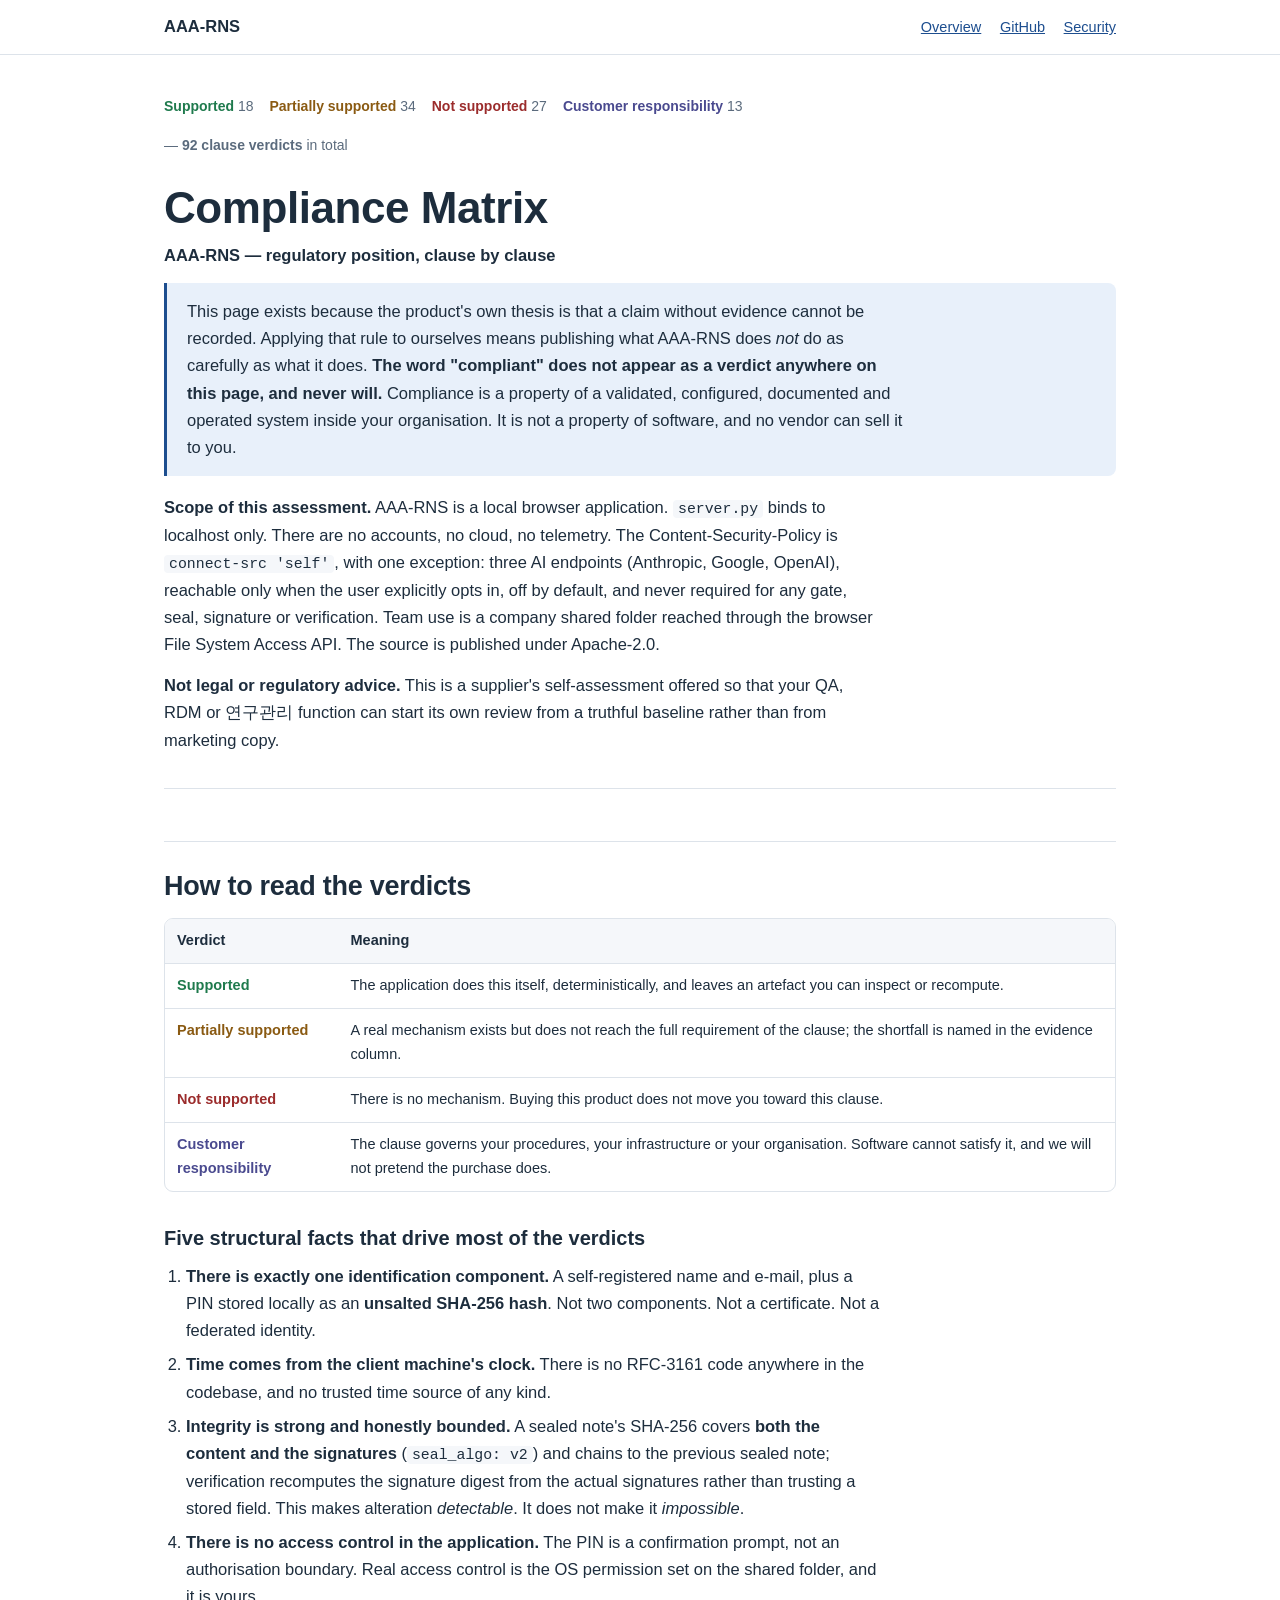
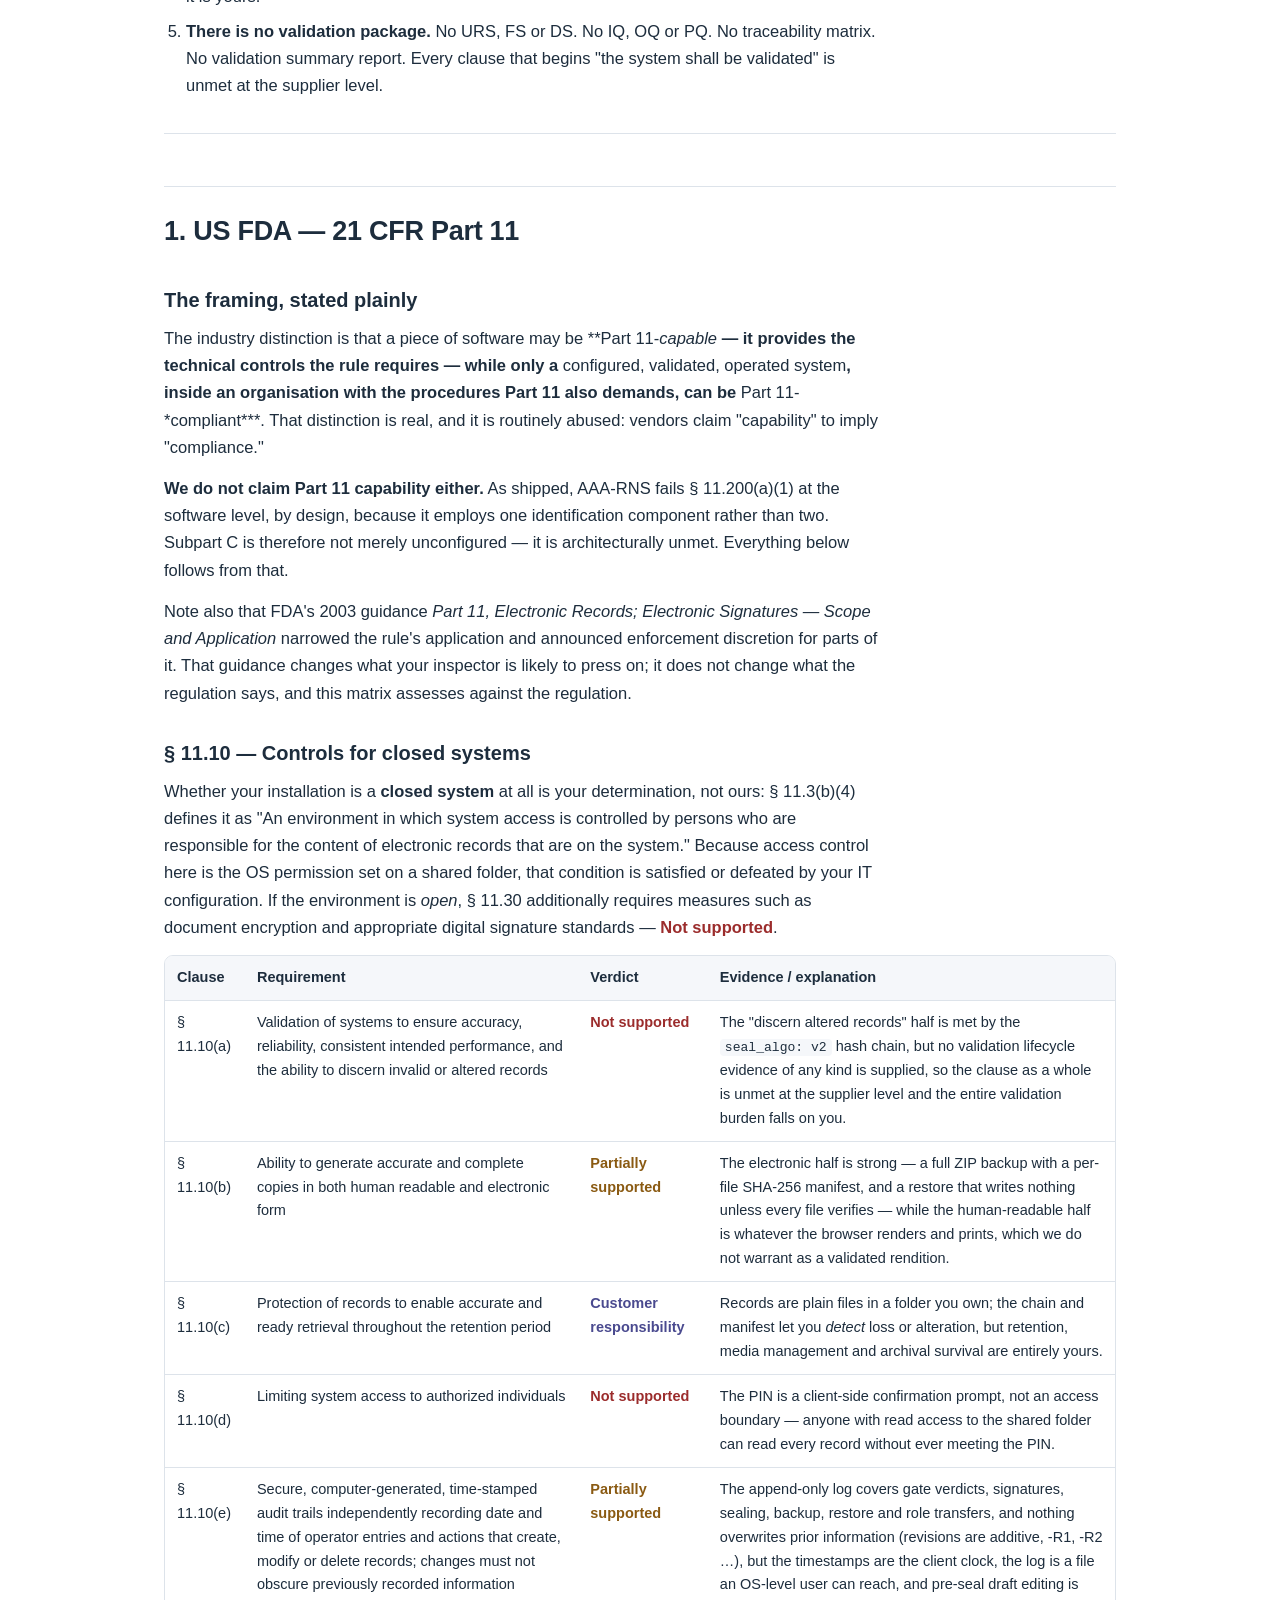
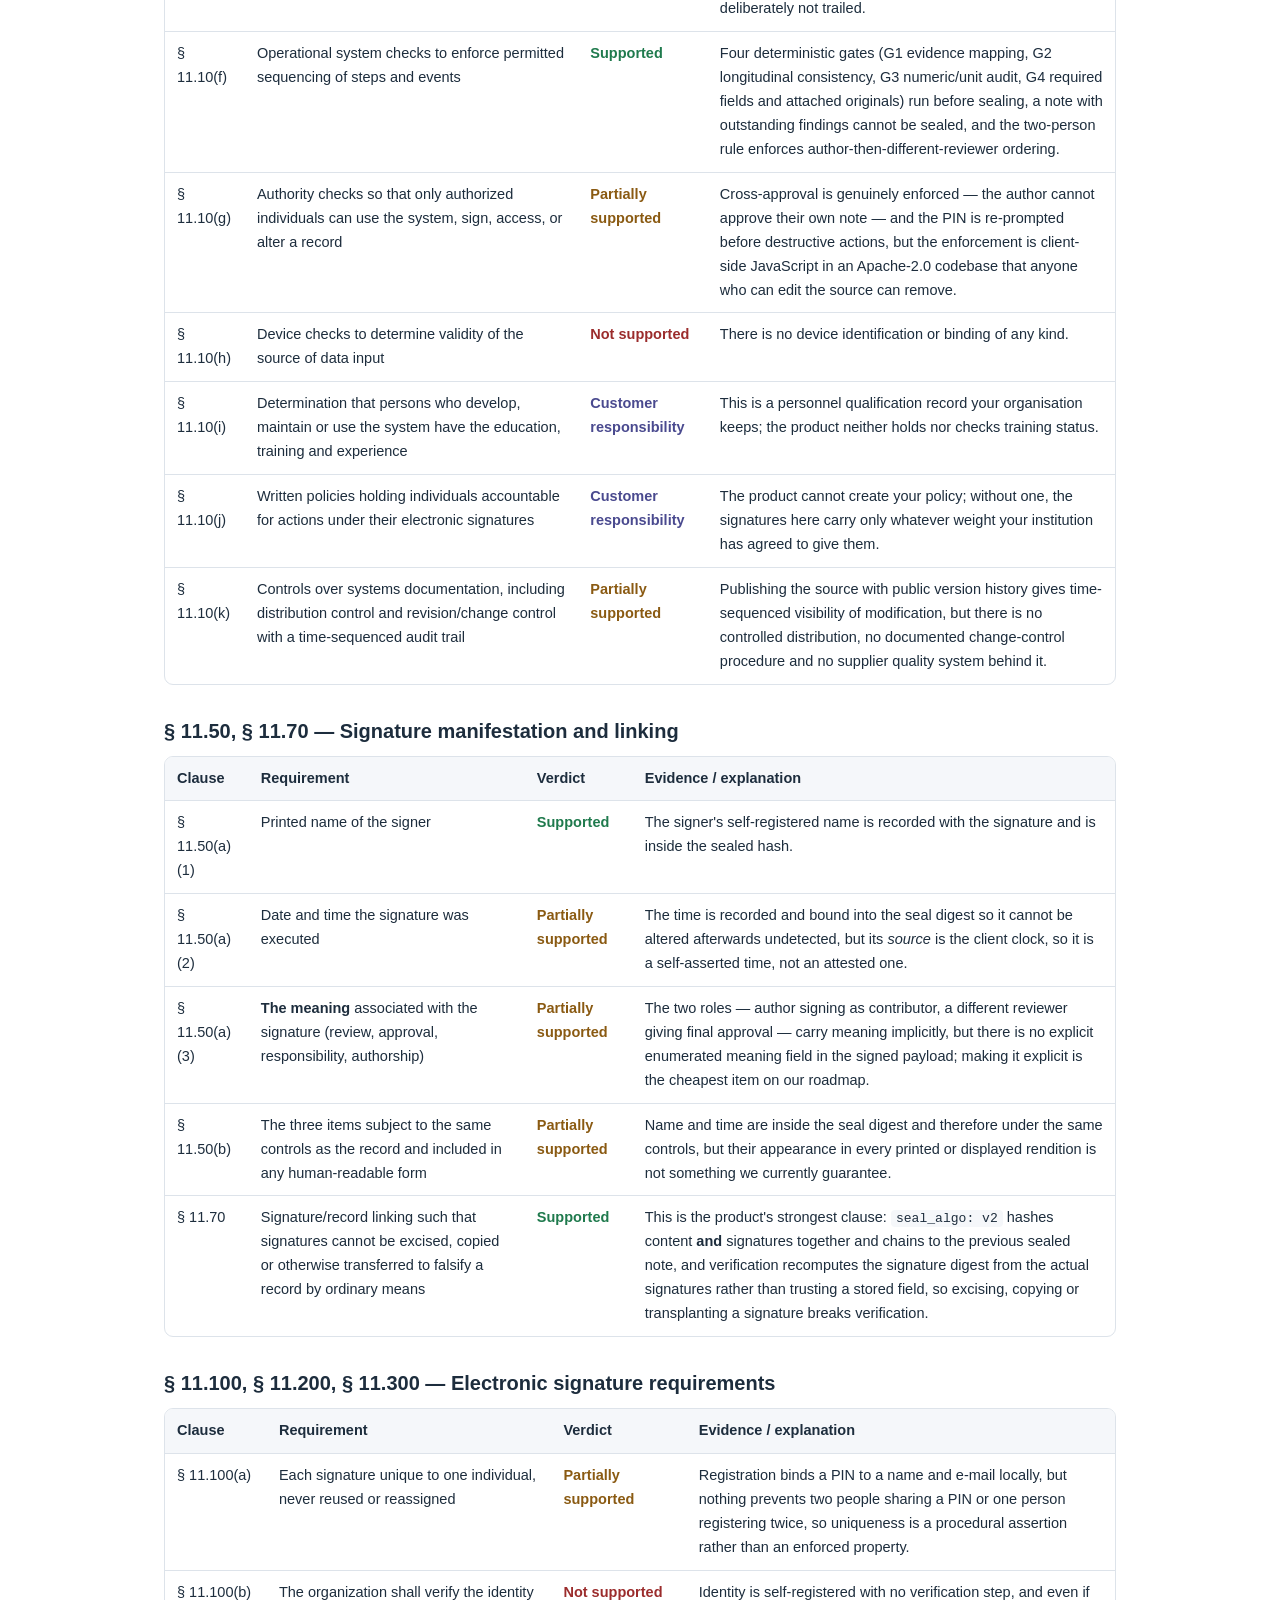
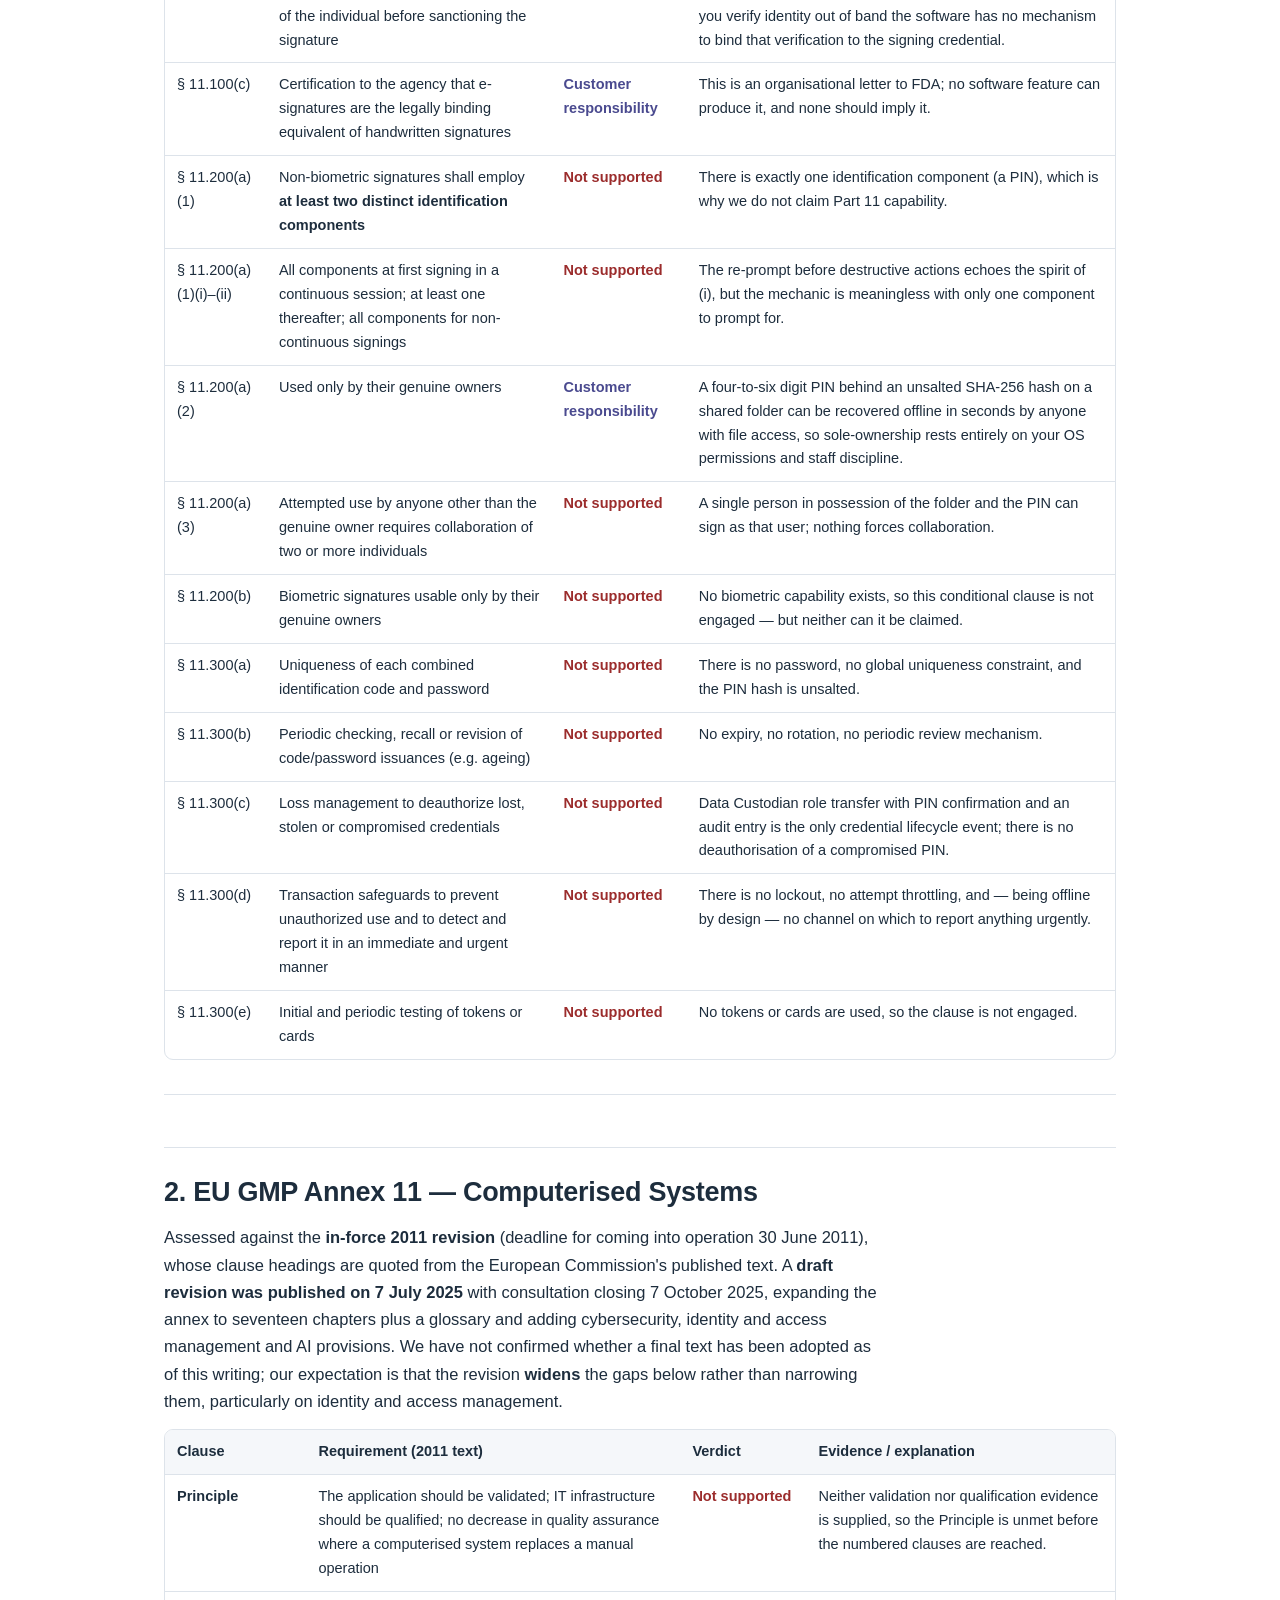
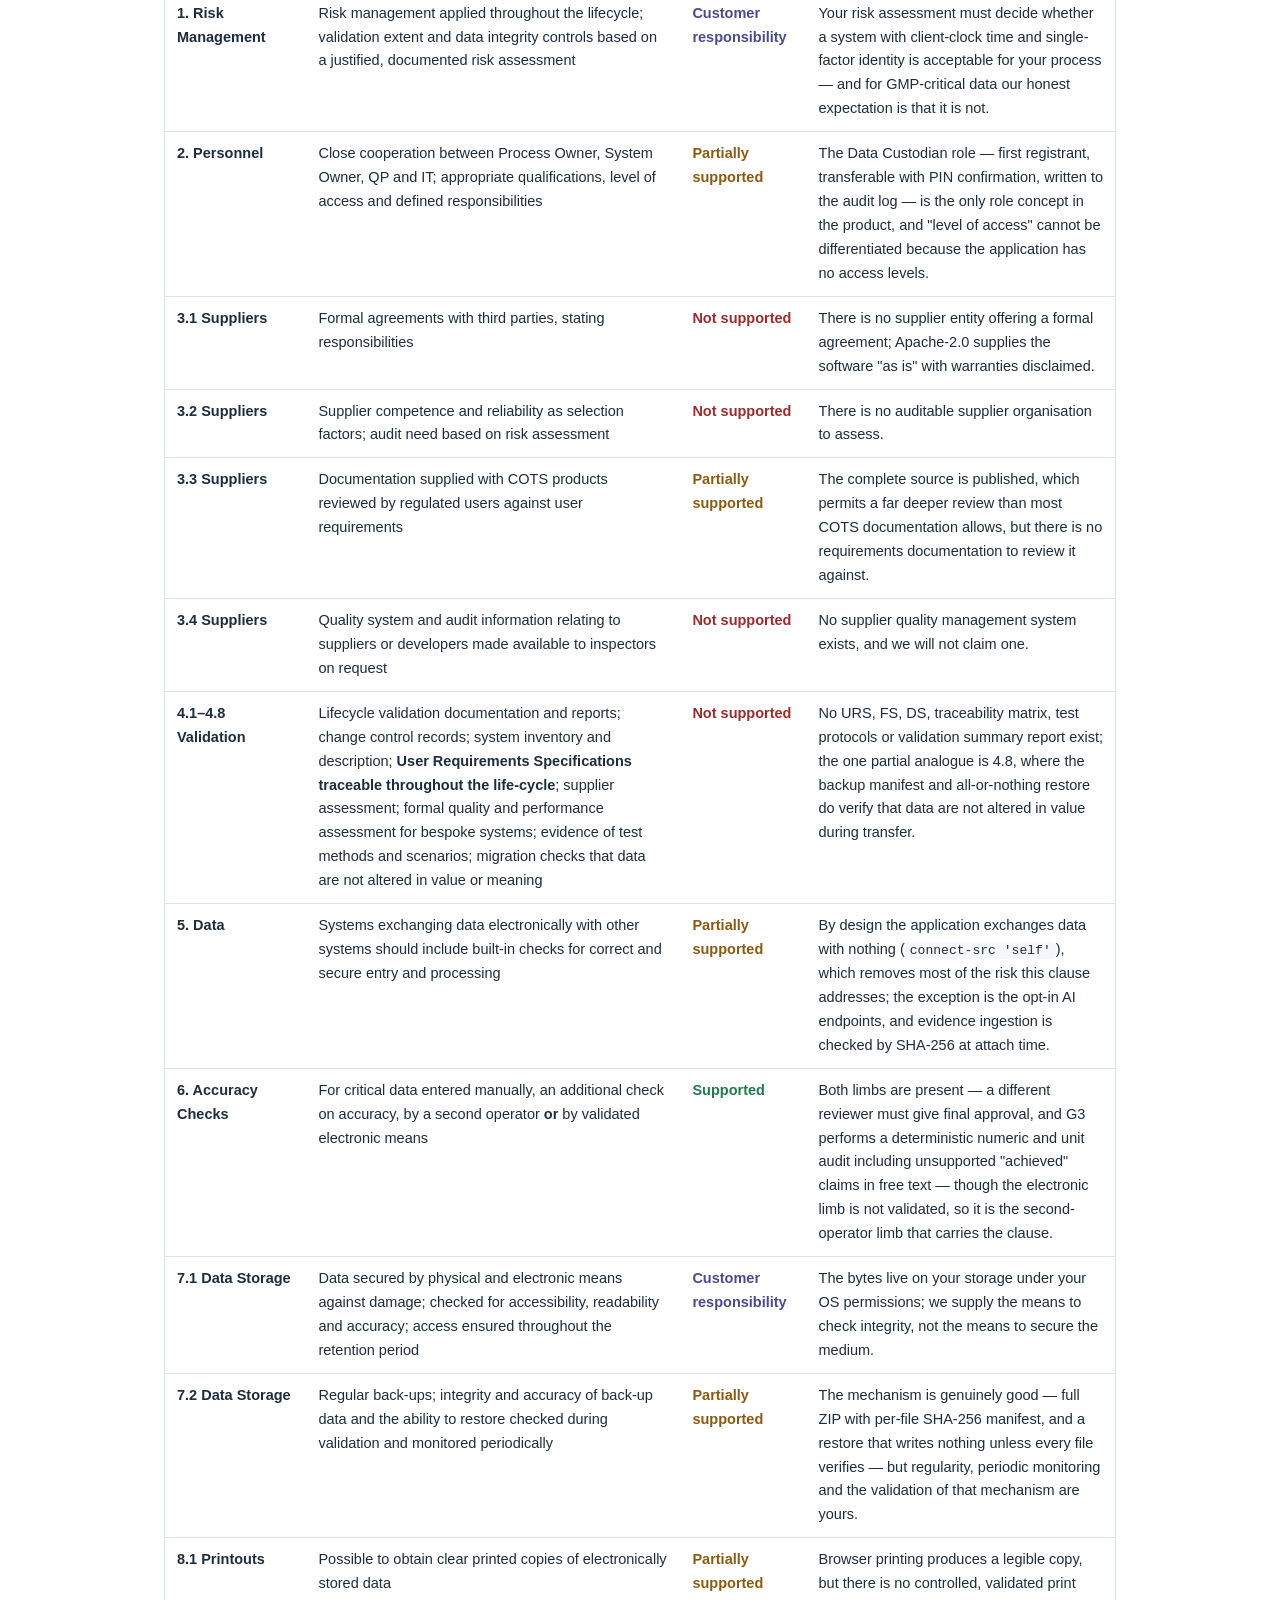
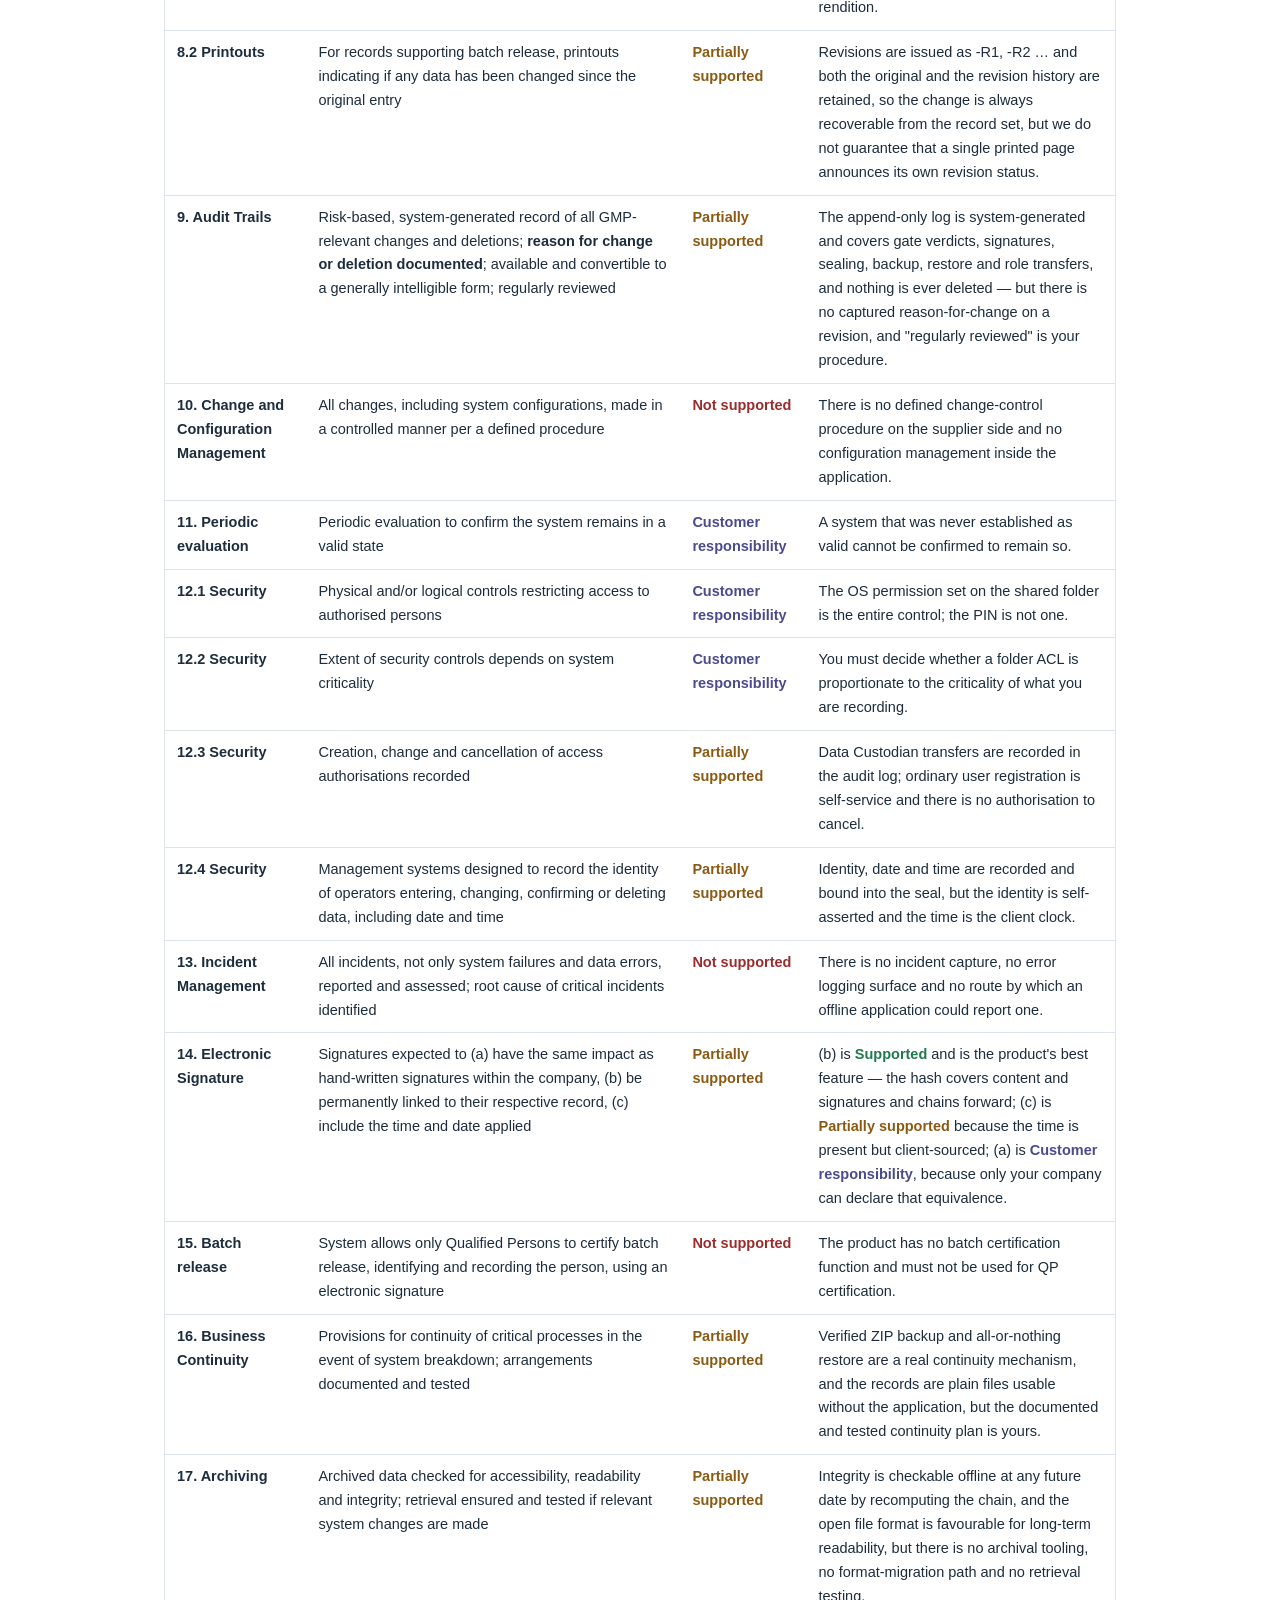
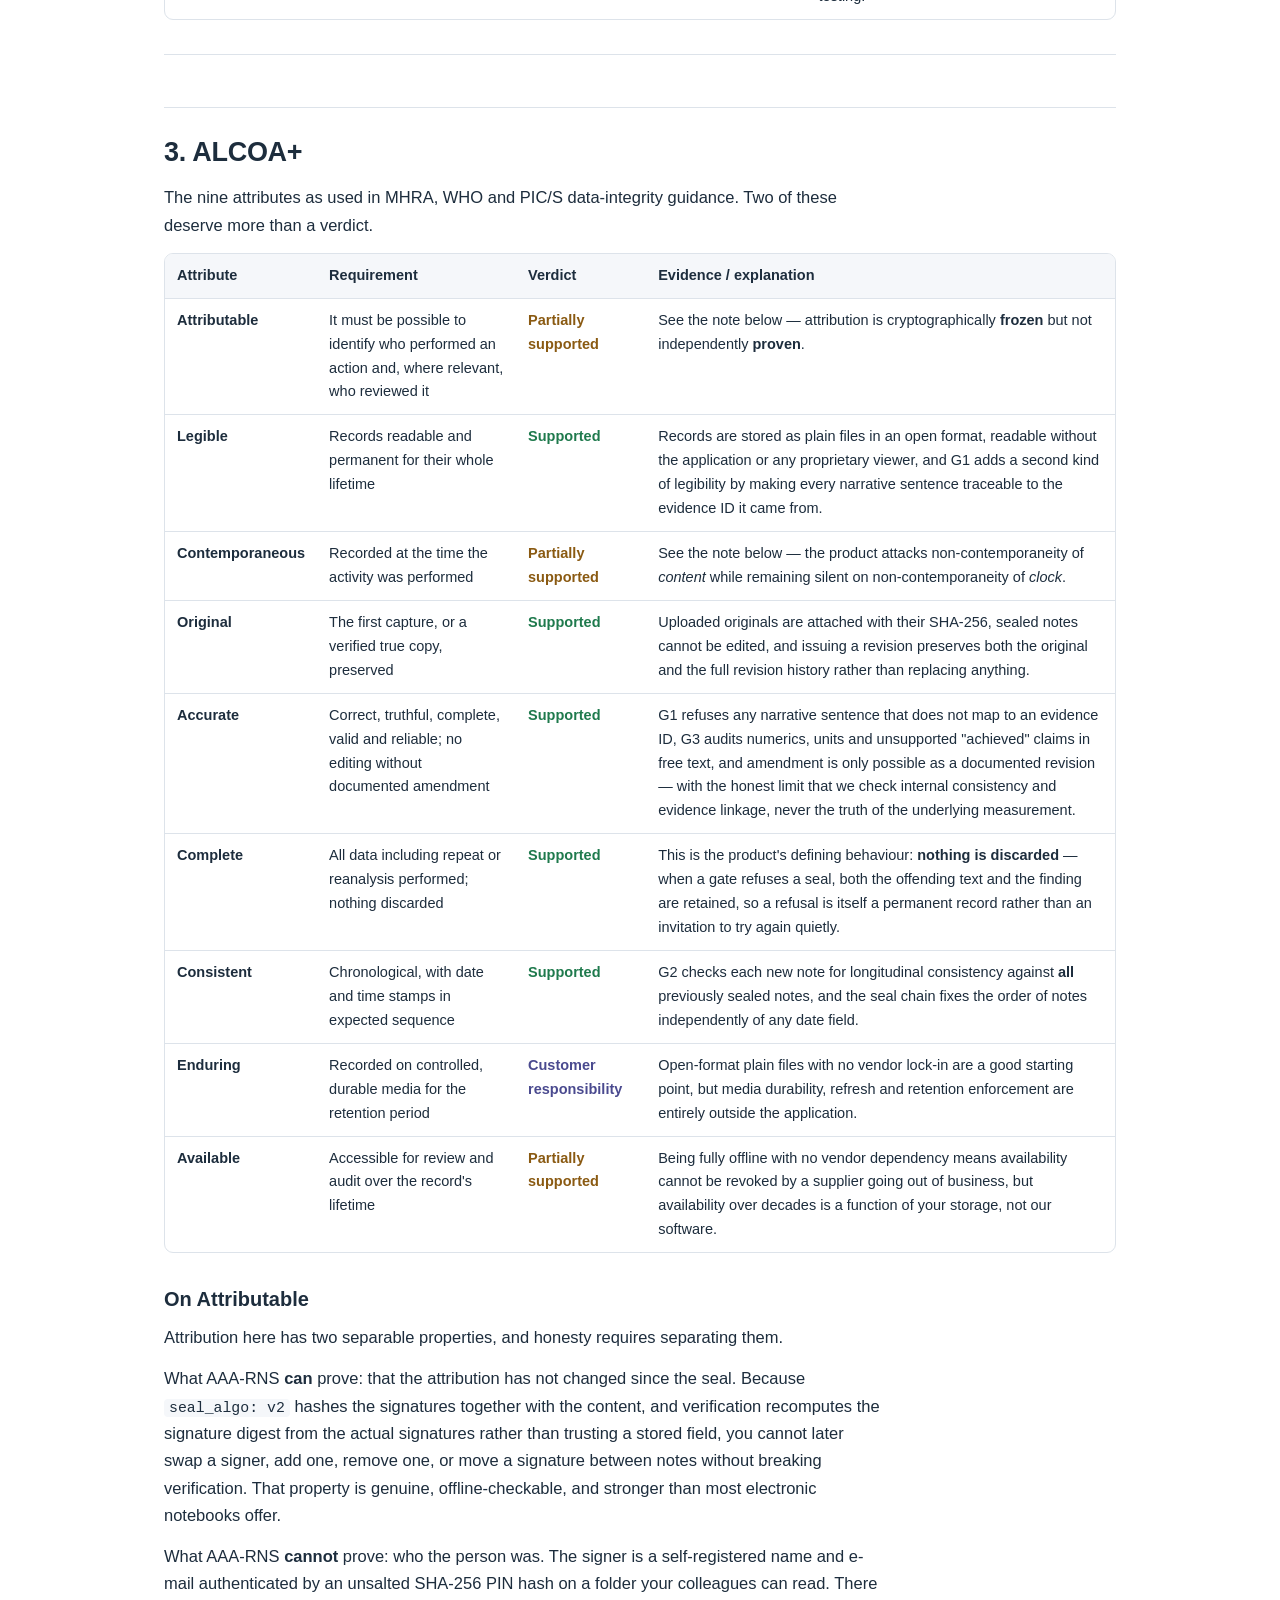
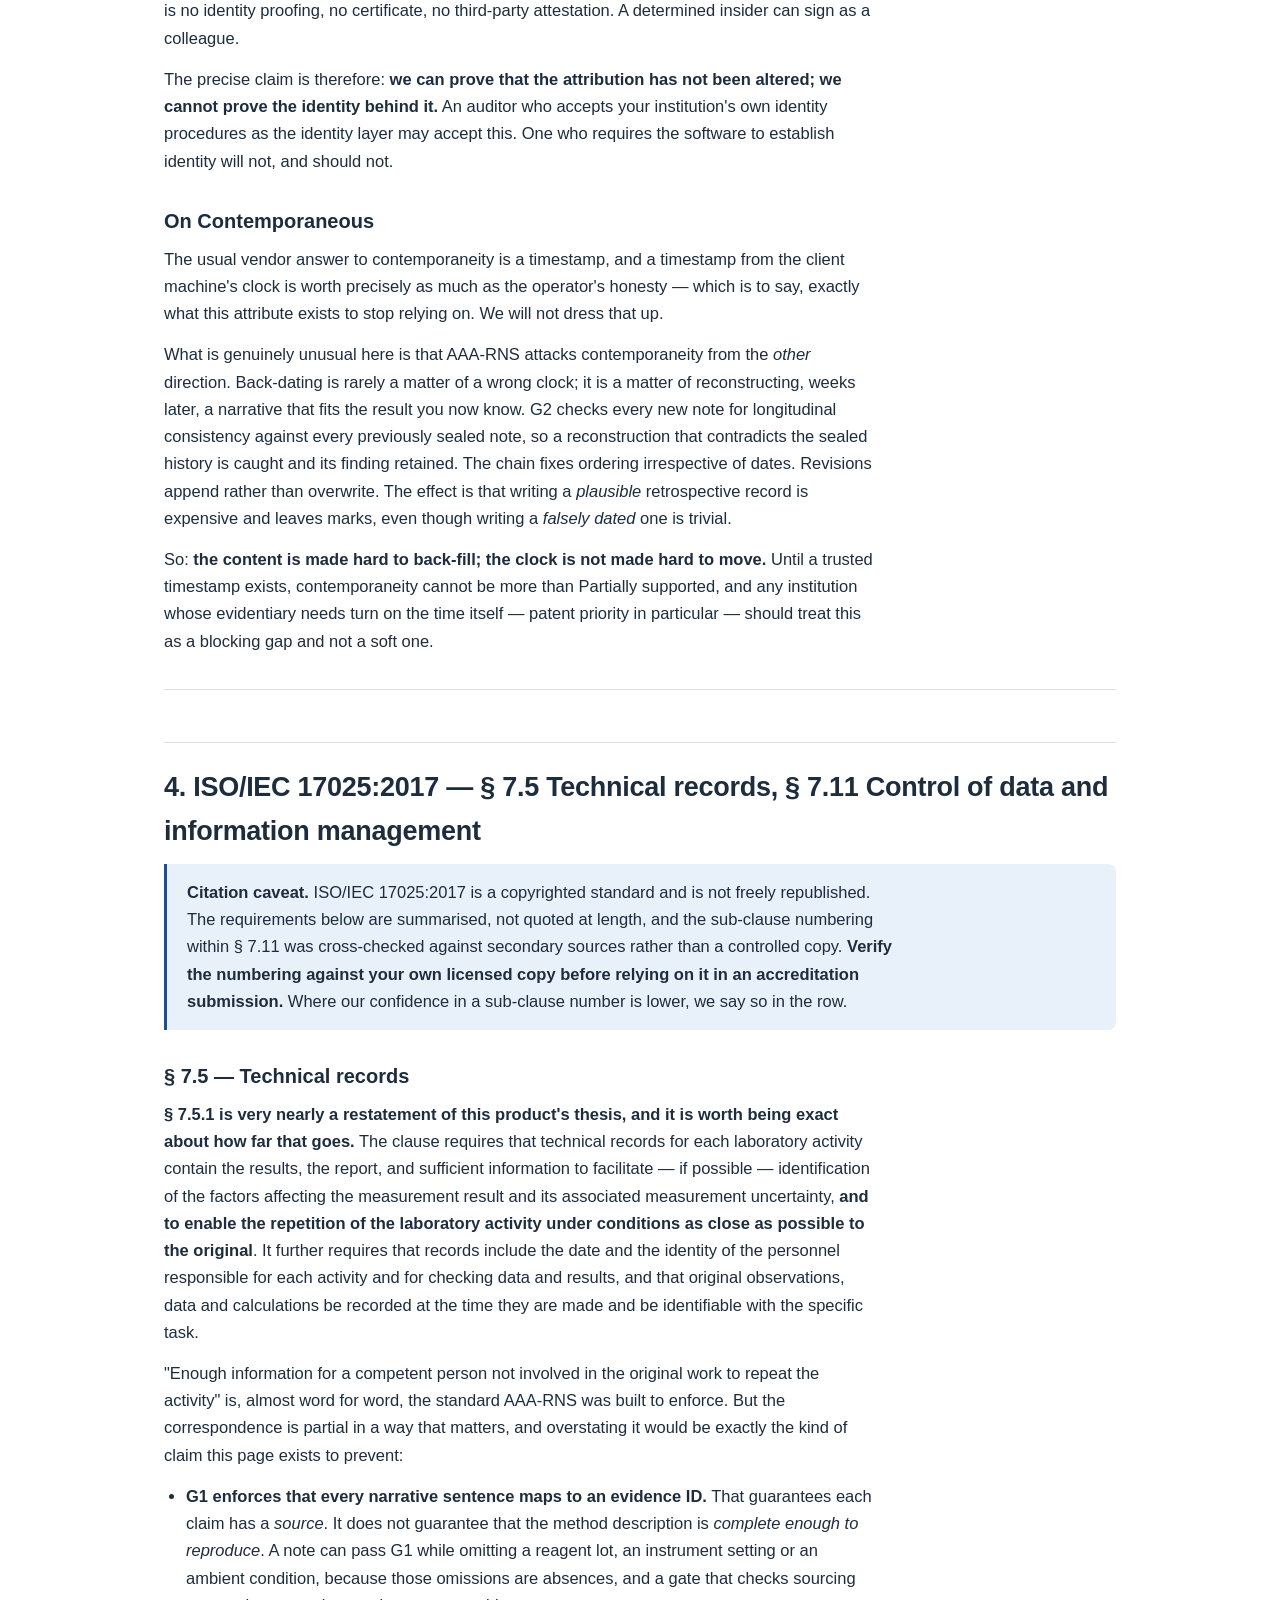
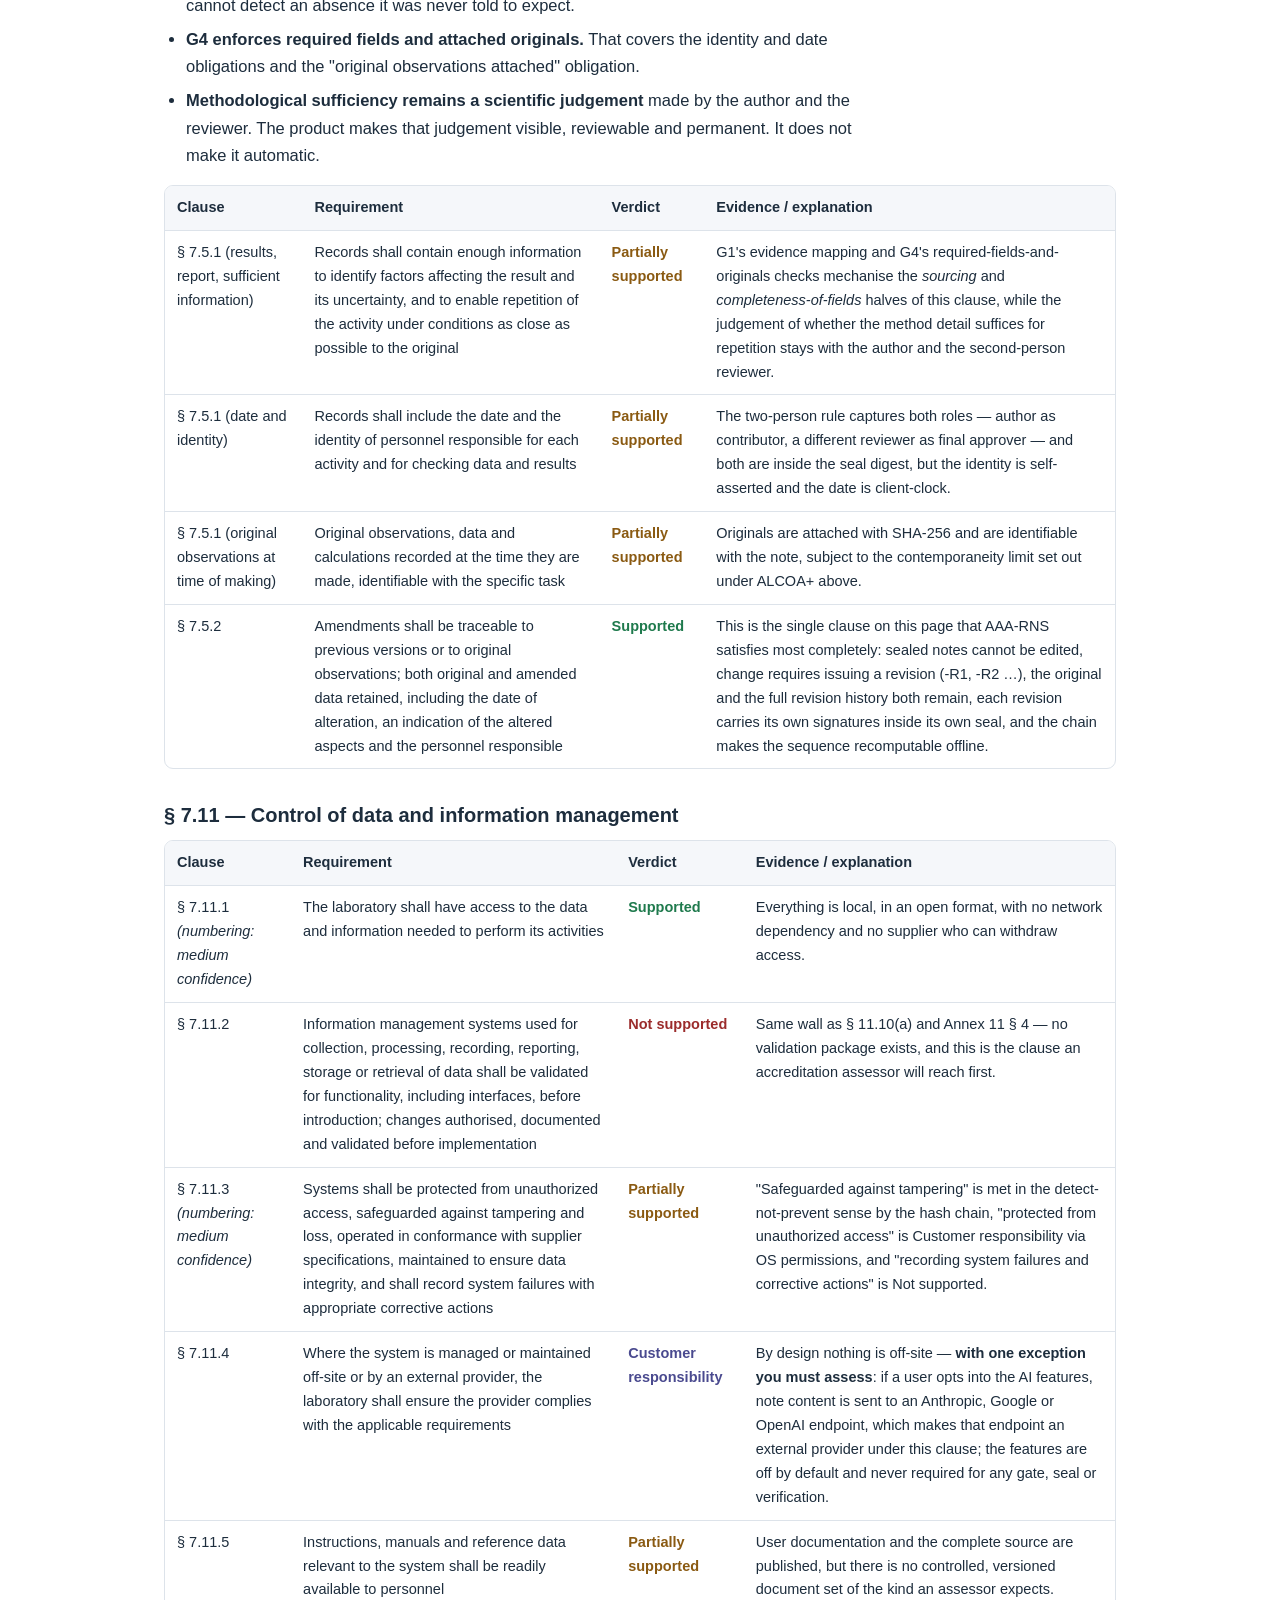
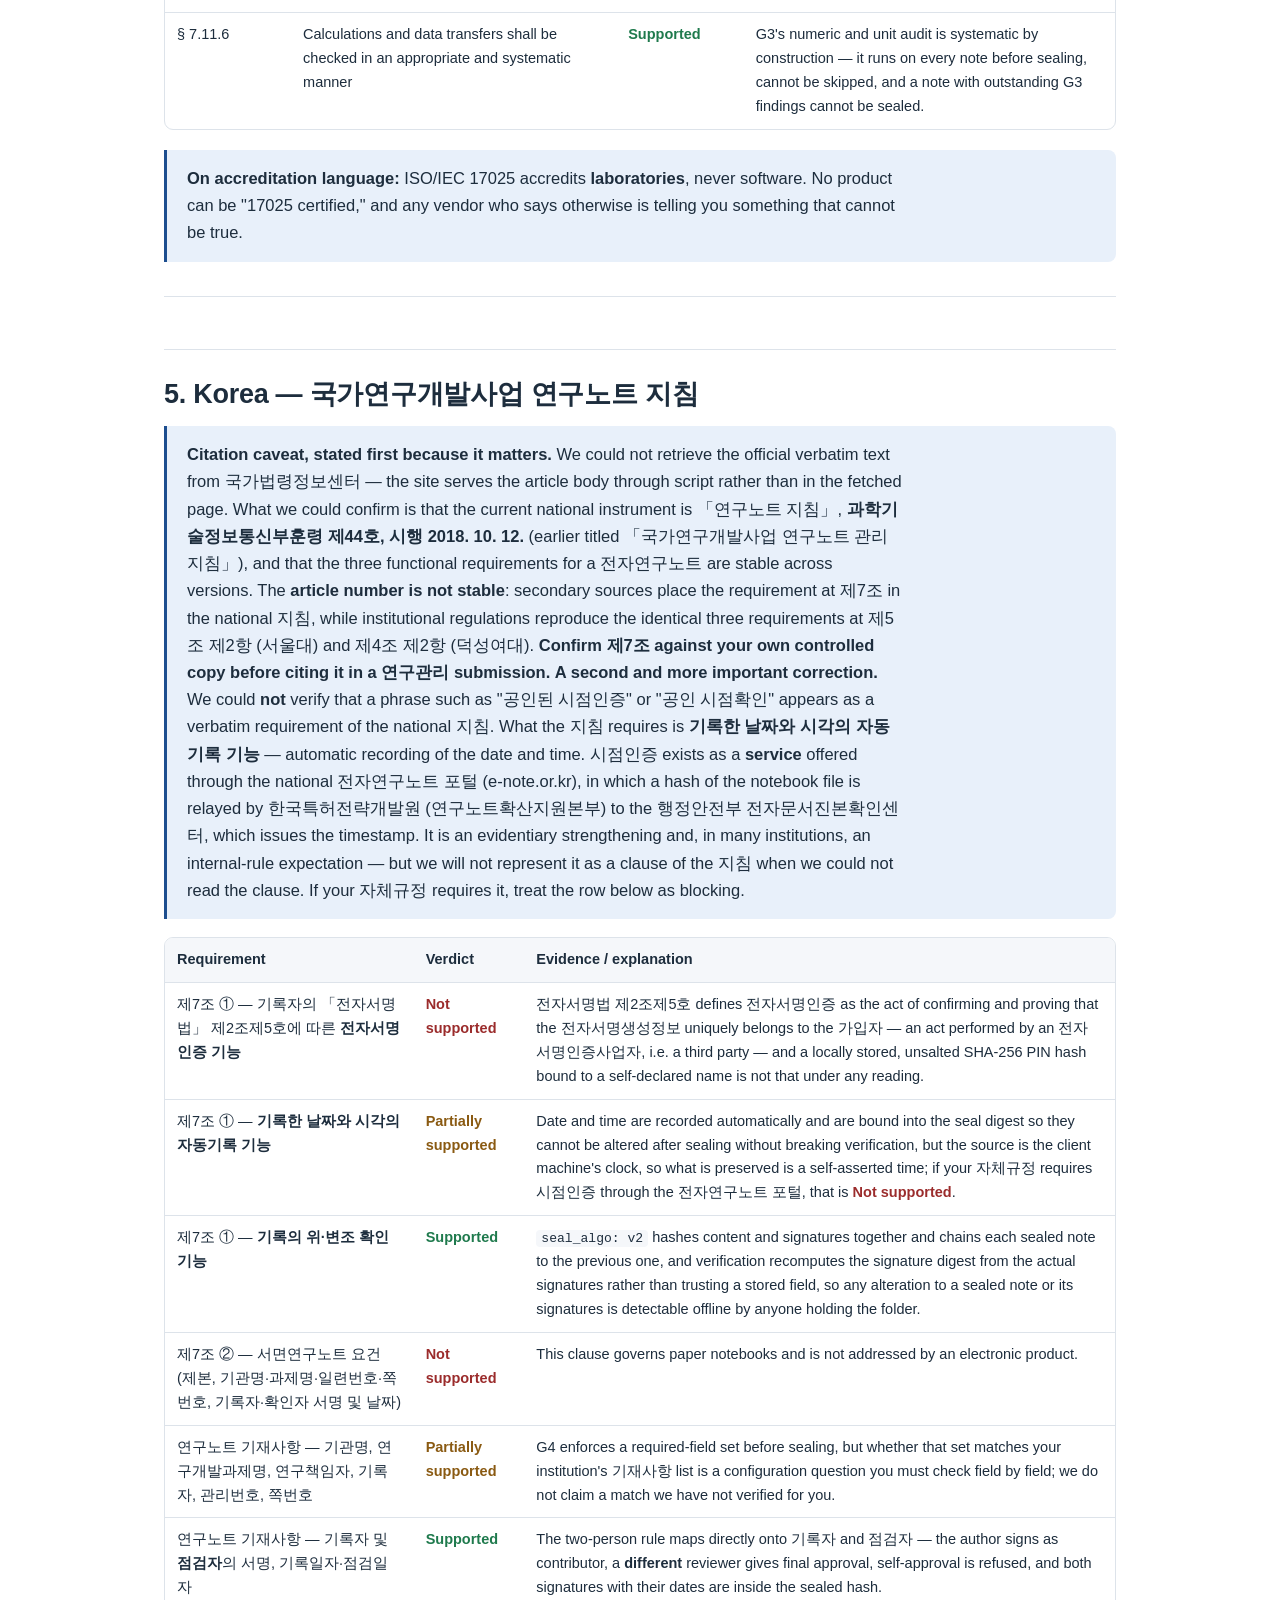
==== commit e1b23204: "docs: state the verdict counts on the compliance matrix The page carried 92 clause verdicts but neve" ====
--- a/docs/compliance.html
+++ b/docs/compliance.html
@@ -69,10 +69,11 @@
 </div></div>
 <main><div class="wrap">
 <p class="legend">
-  <span><b class="v-yes">Supported</b></span>
-  <span><b class="v-part">Partially supported</b></span>
-  <span><b class="v-no">Not supported</b></span>
-  <span><b class="v-cust">Customer responsibility</b></span>
+  <span><b class="v-yes">Supported</b> 18</span>
+  <span><b class="v-part">Partially supported</b> 34</span>
+  <span><b class="v-no">Not supported</b> 27</span>
+  <span><b class="v-cust">Customer responsibility</b> 13</span>
+  <span>— <b>92 clause verdicts</b> in total</span>
 </p>
 <h1>Compliance Matrix</h1>
 <p><strong>AAA-RNS — regulatory position, clause by clause</strong></p>
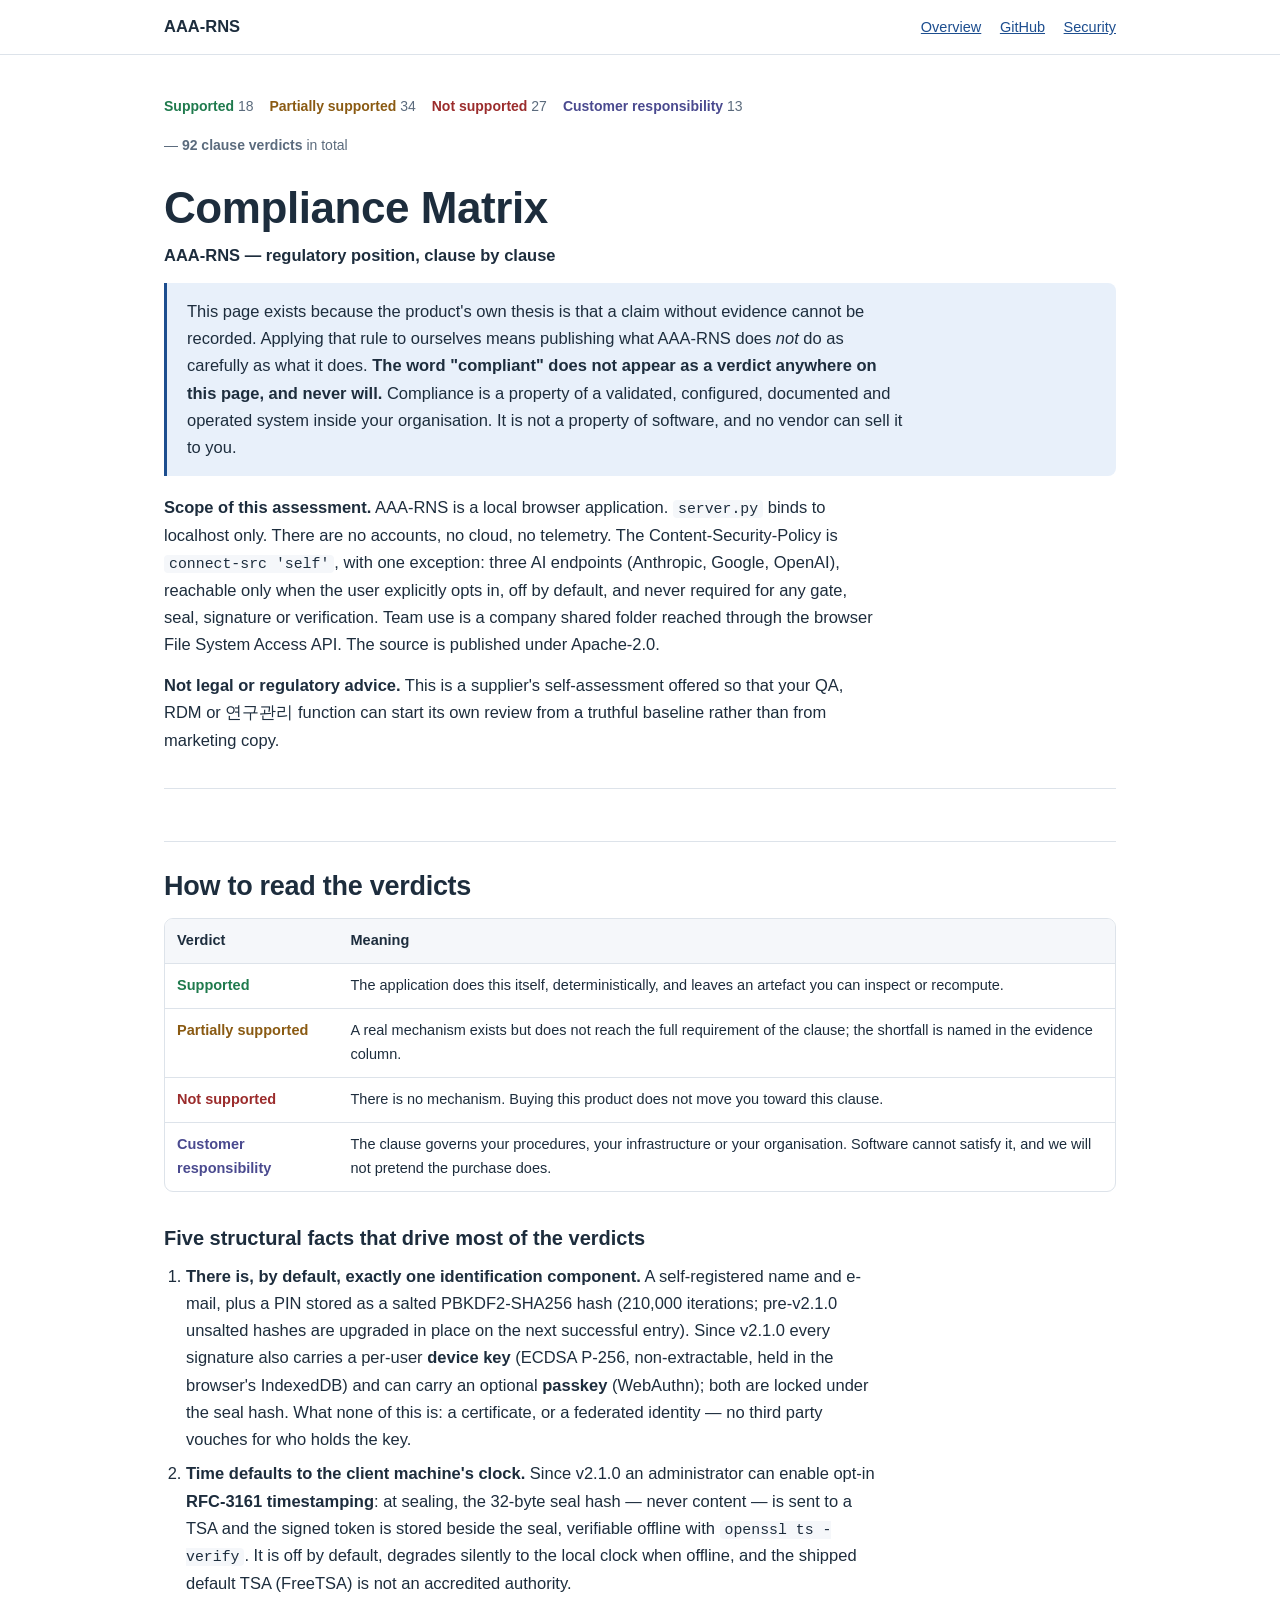
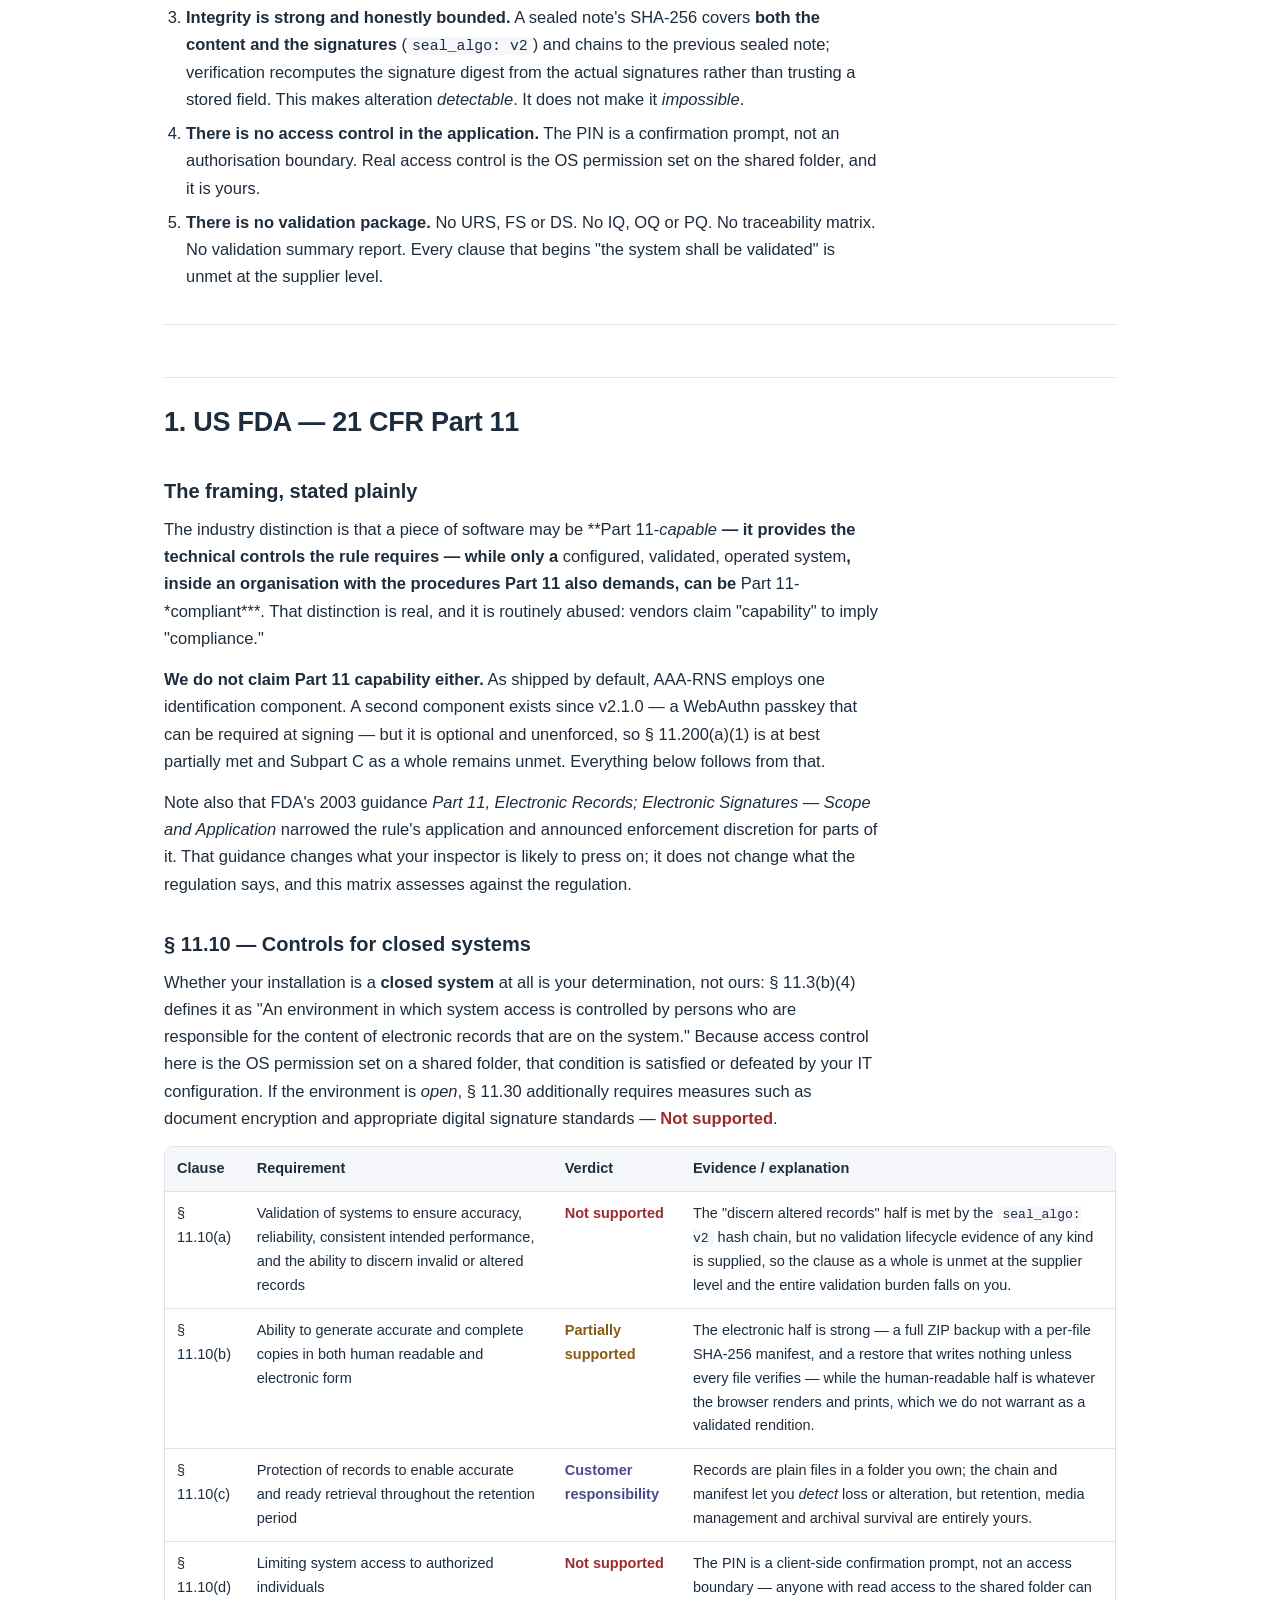
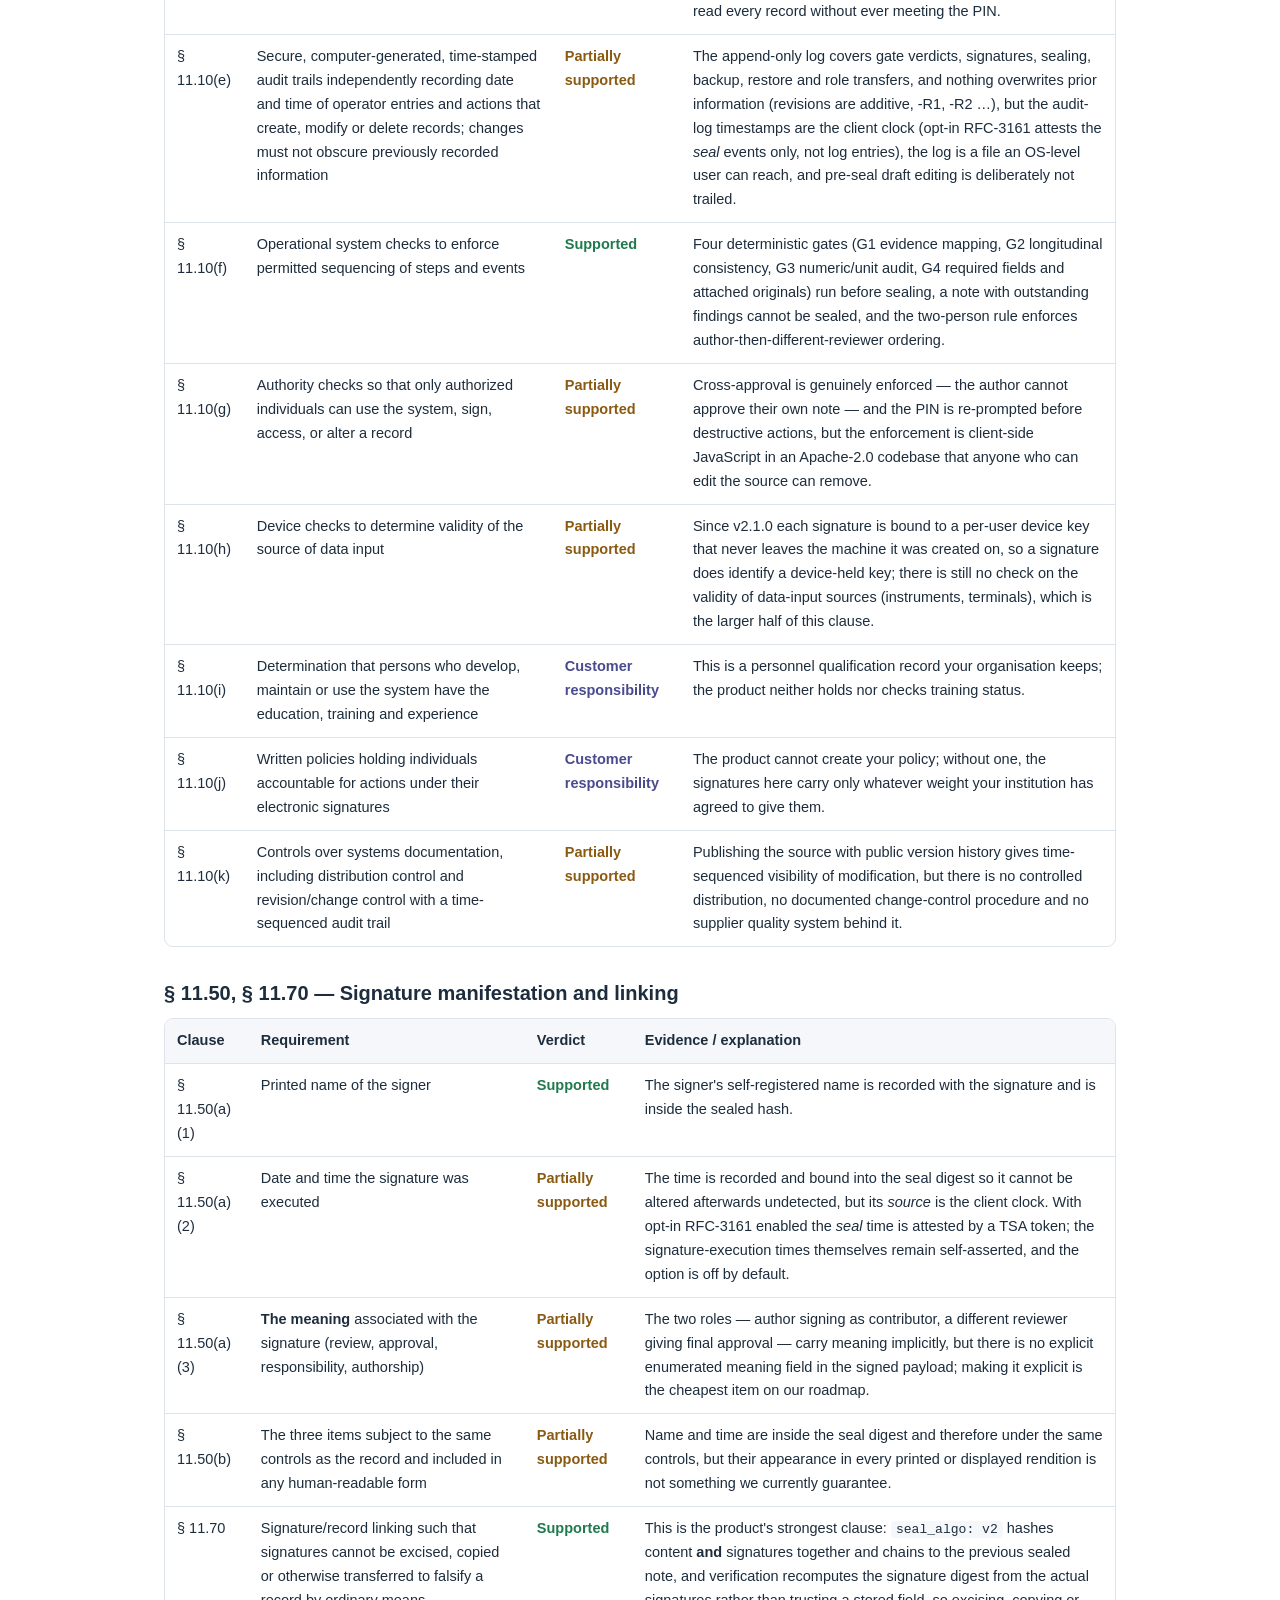
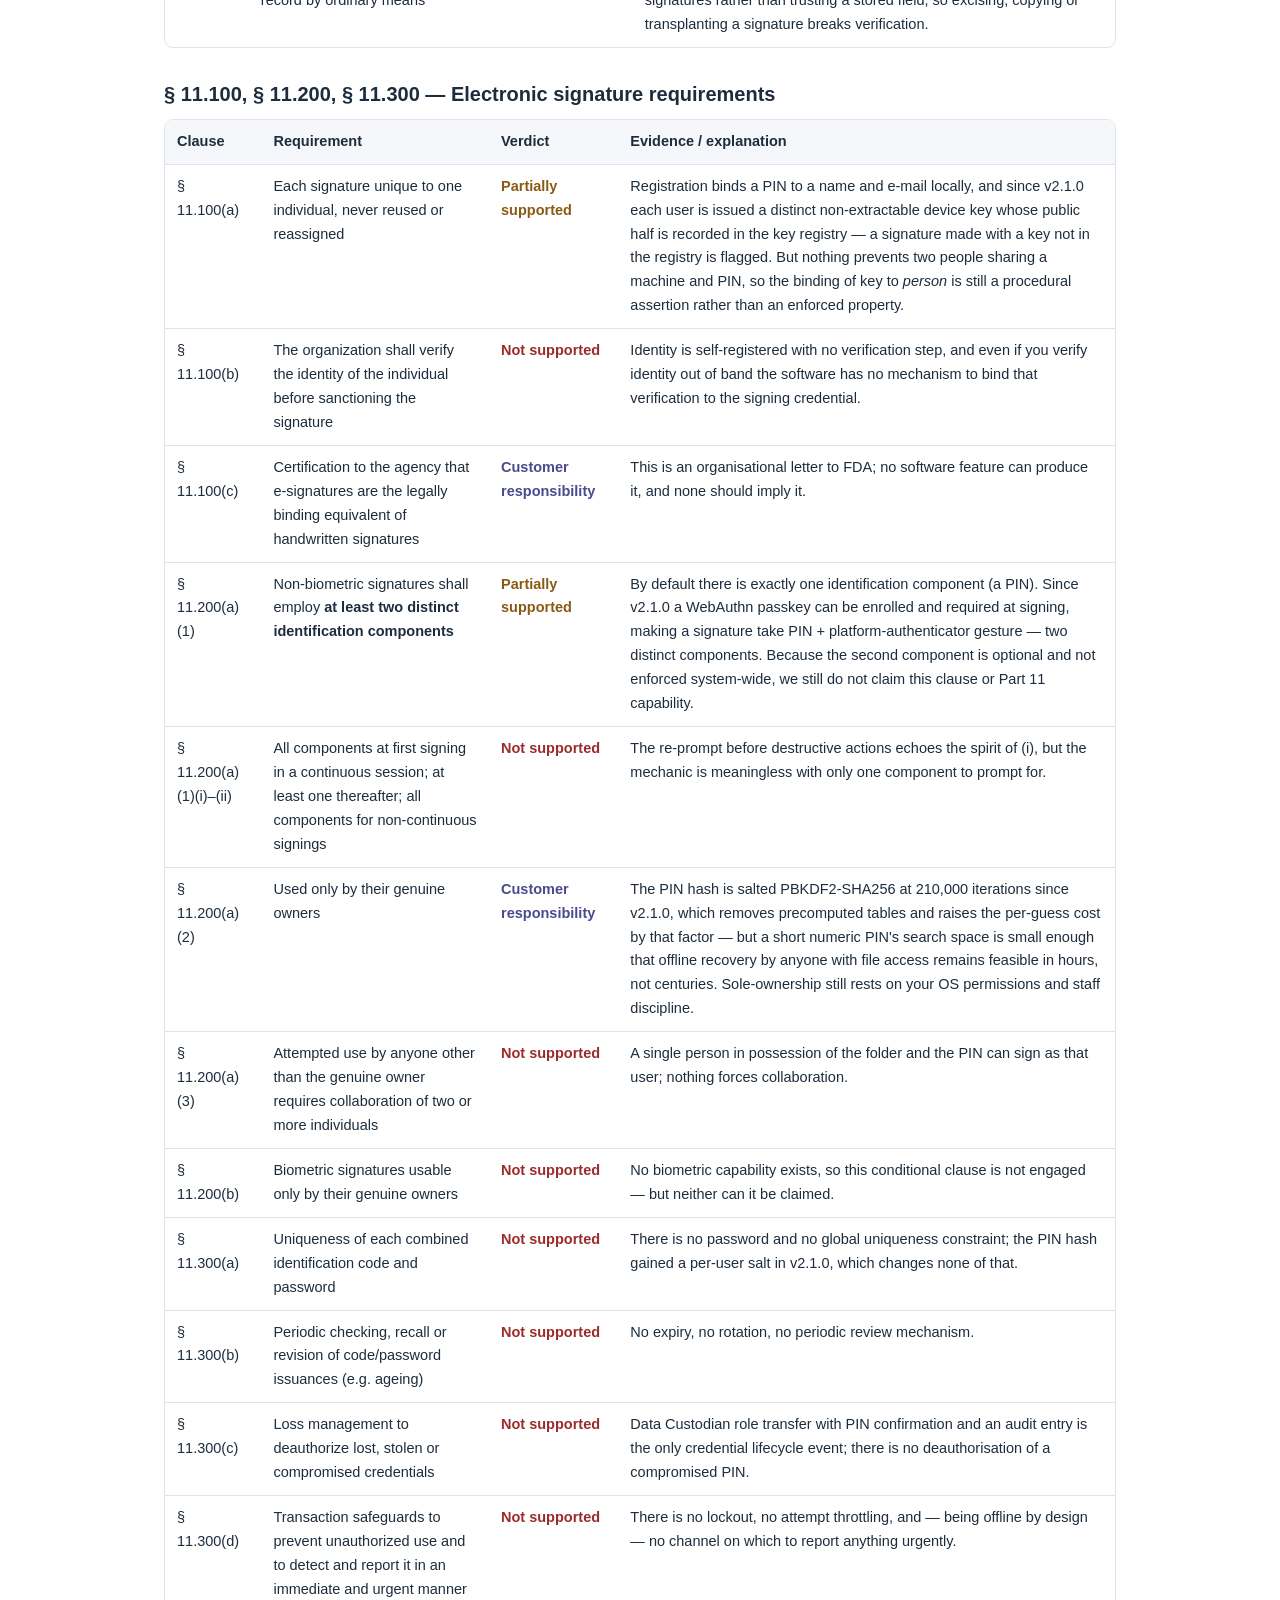
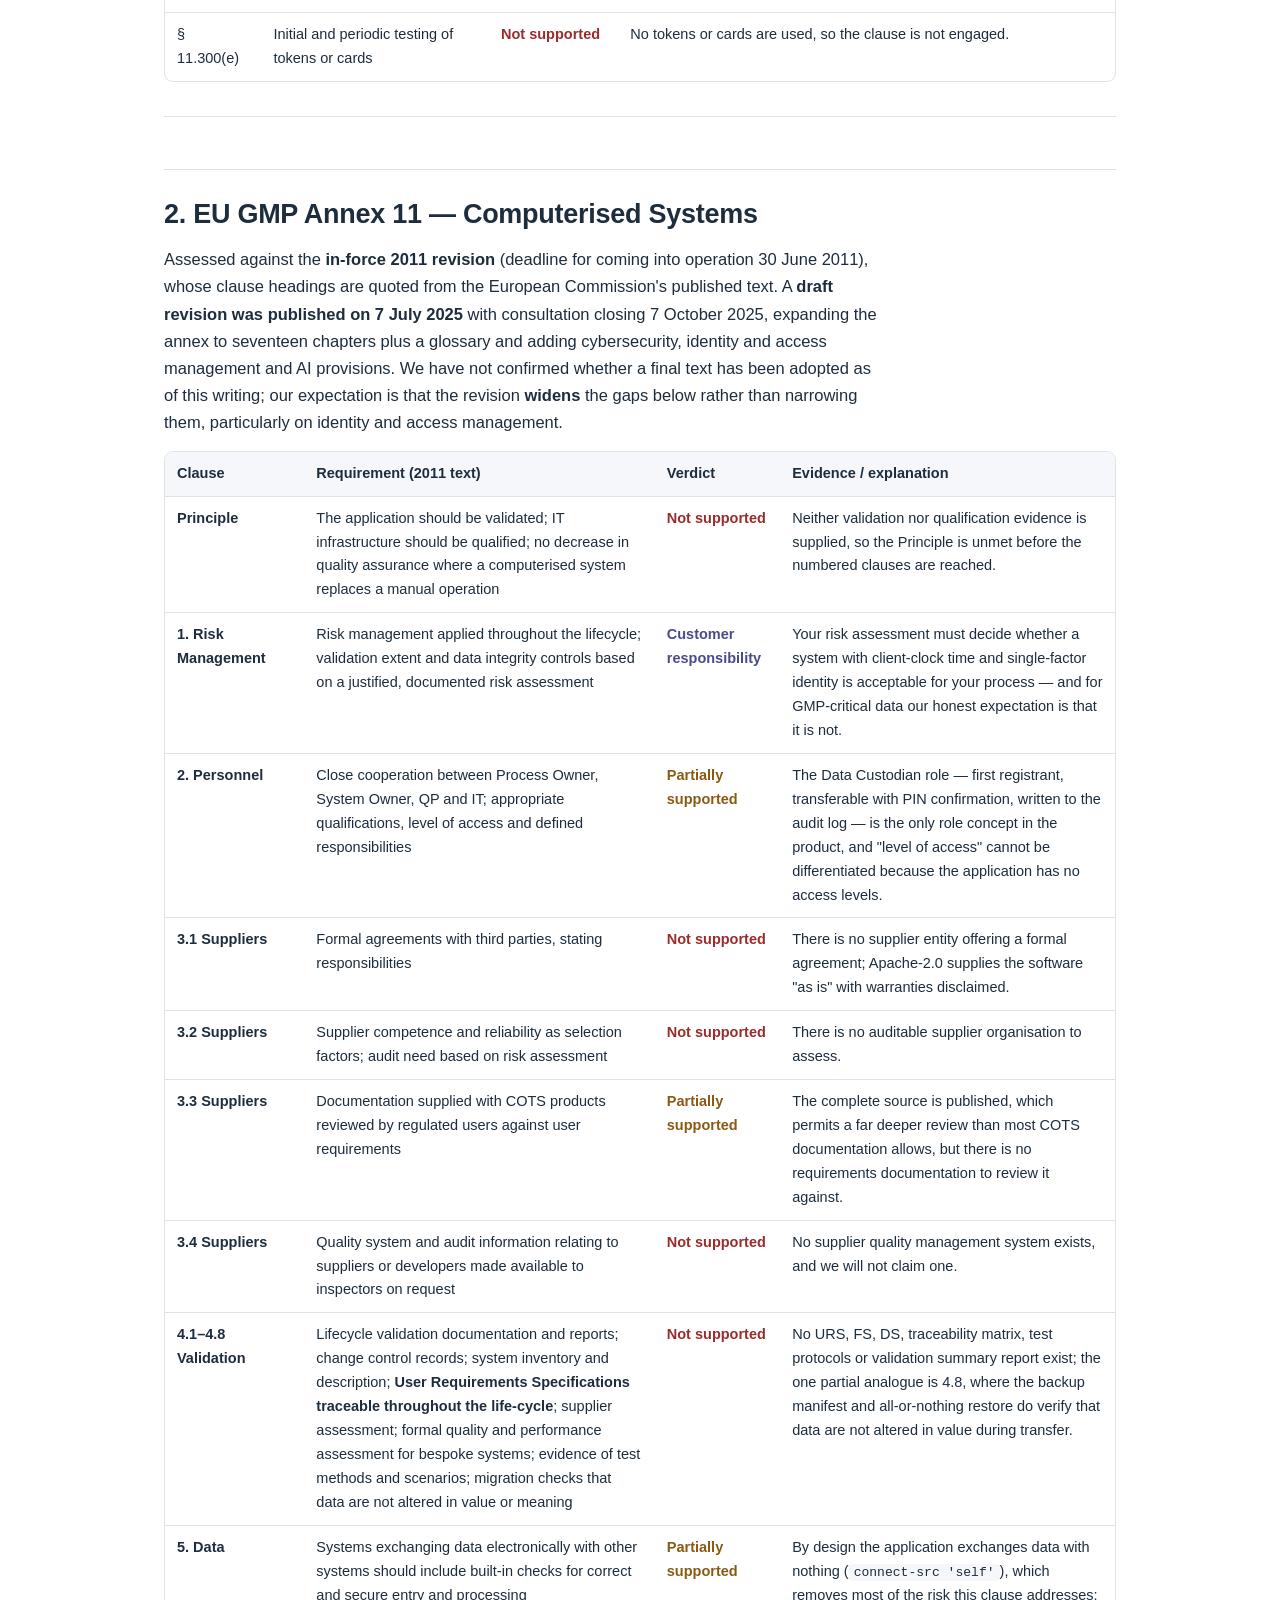
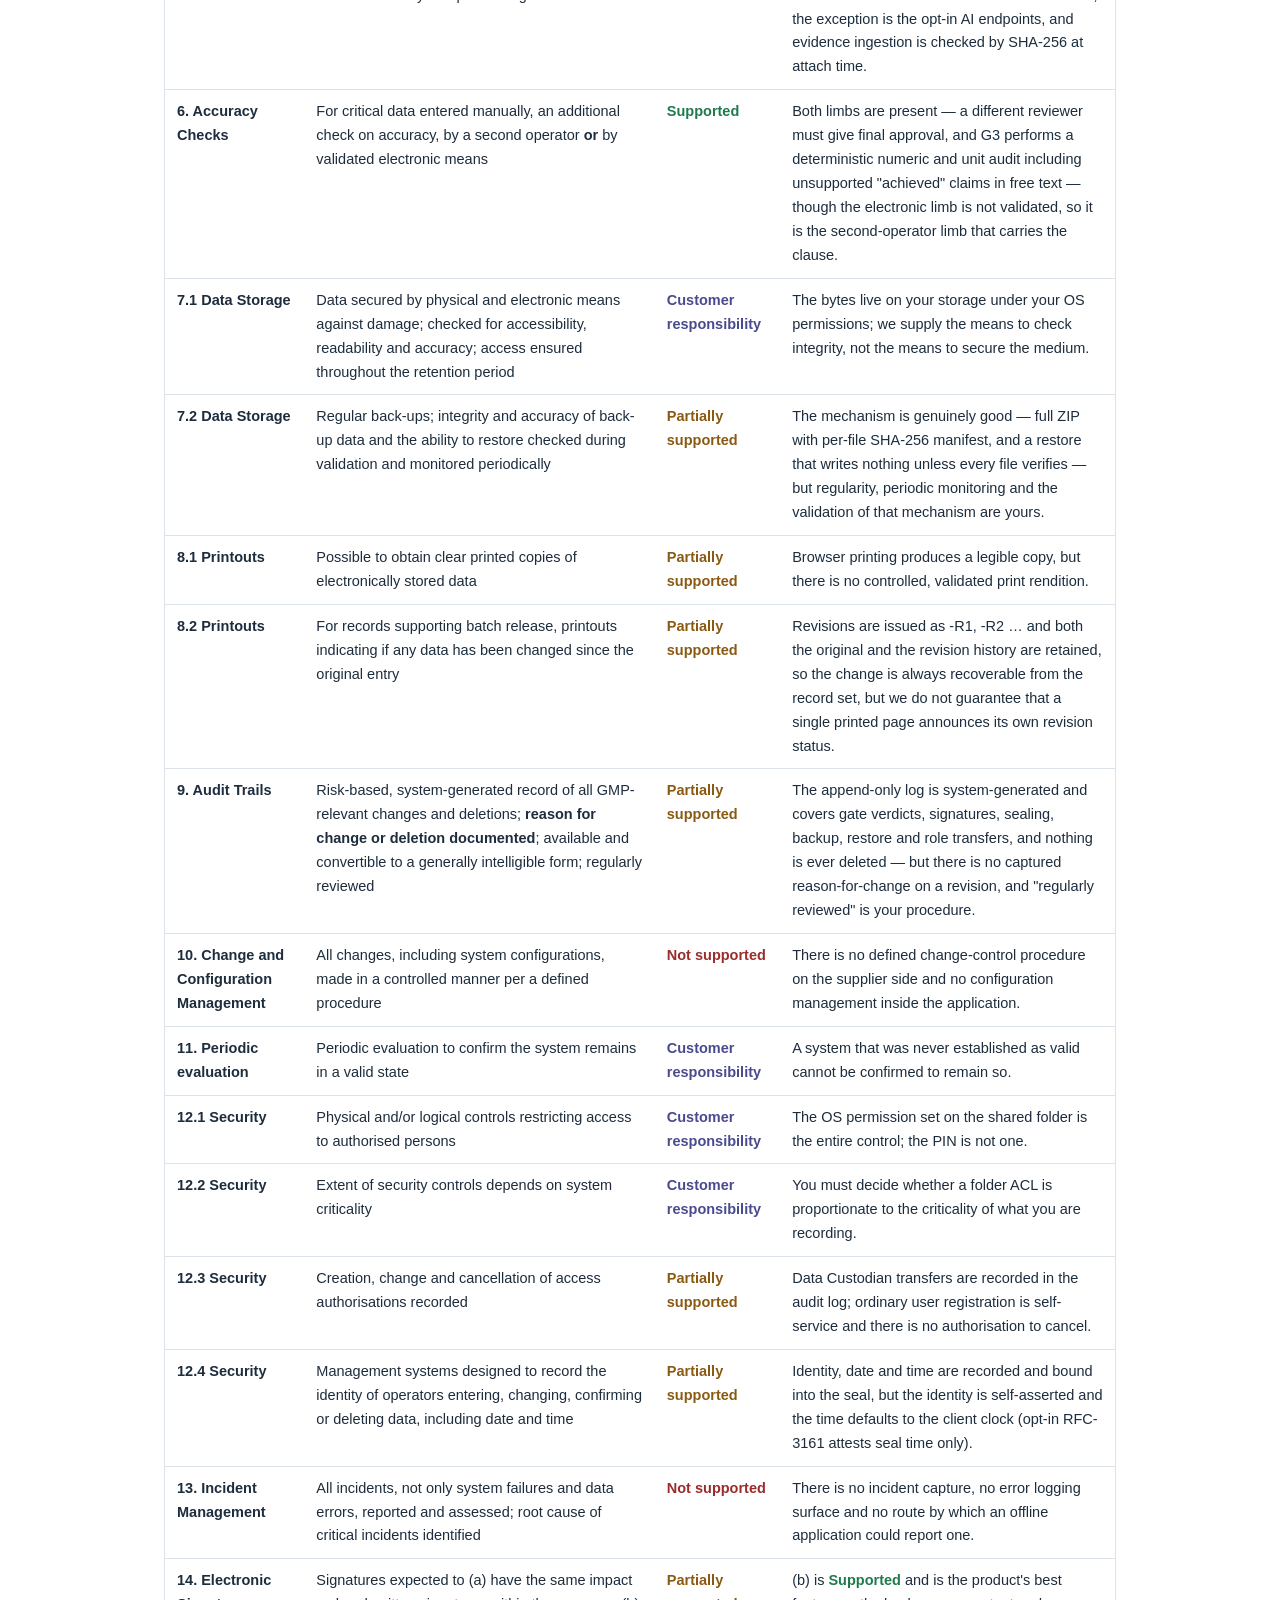
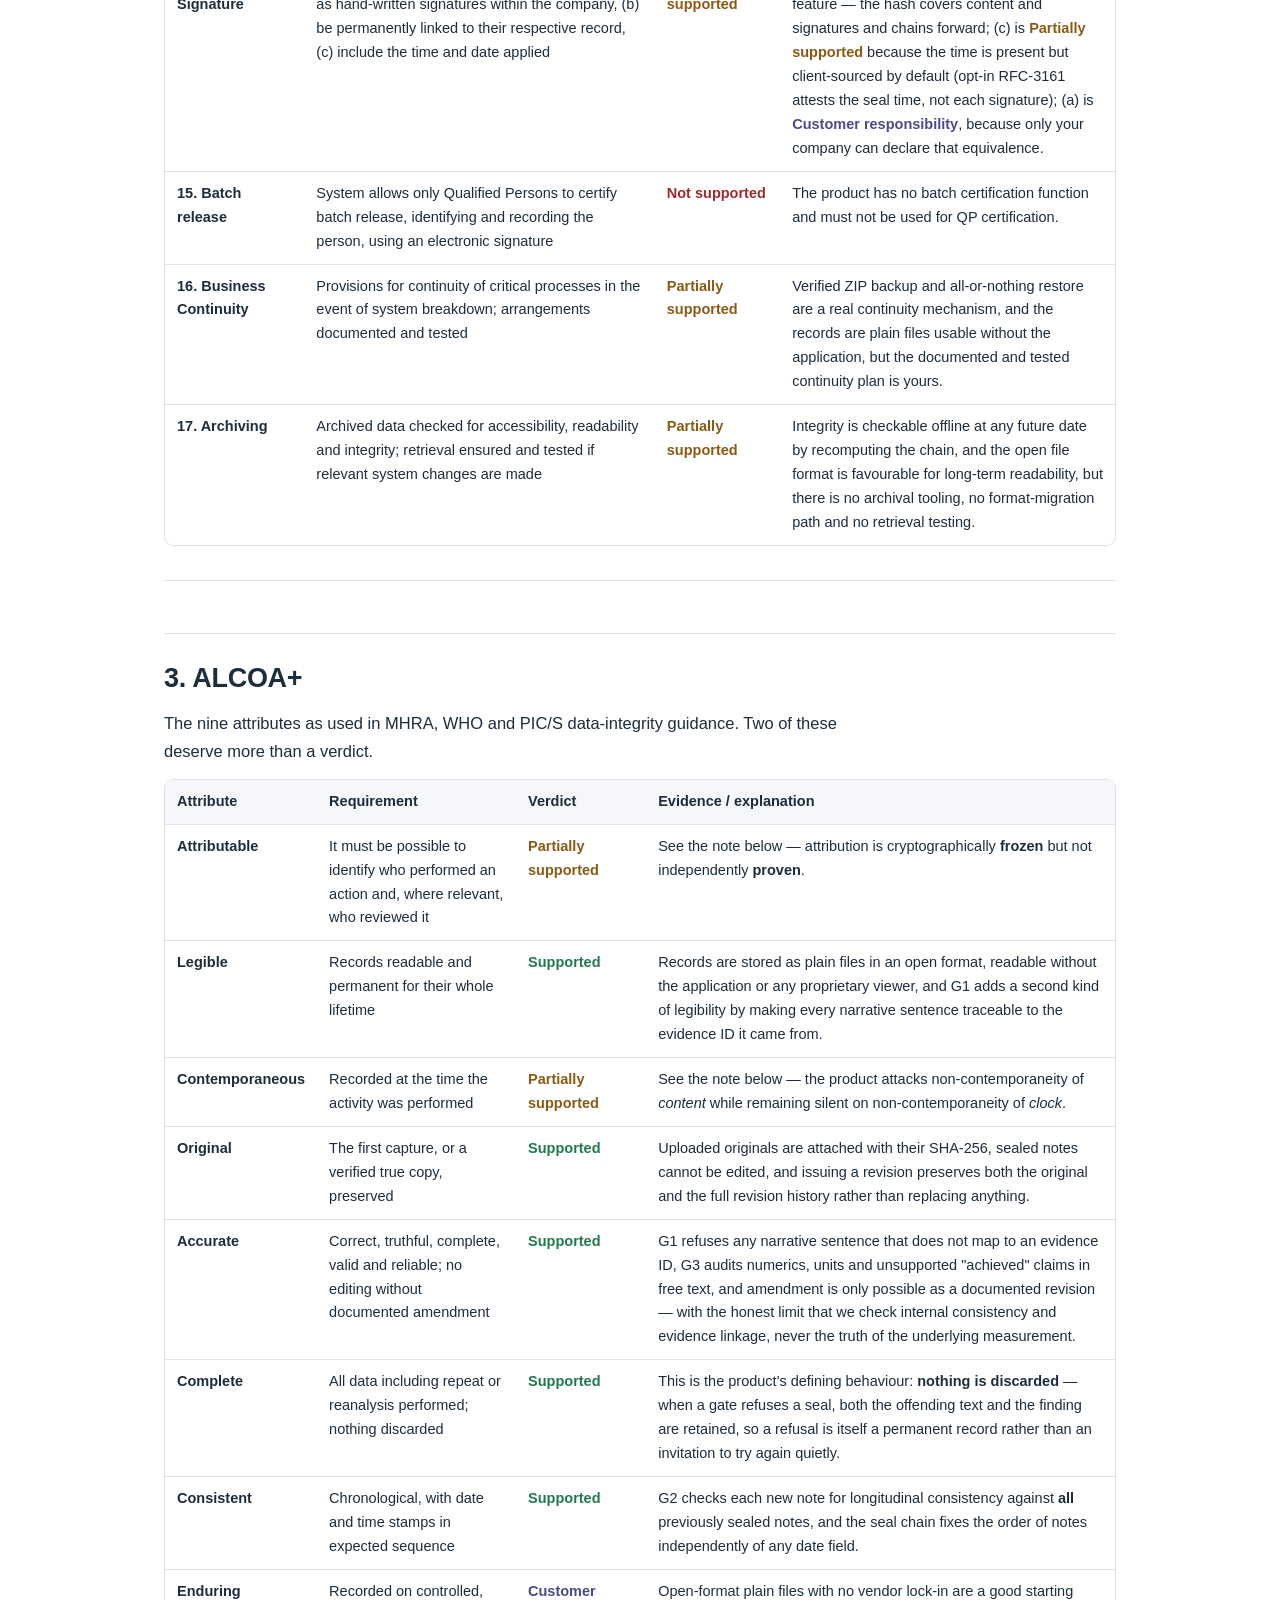
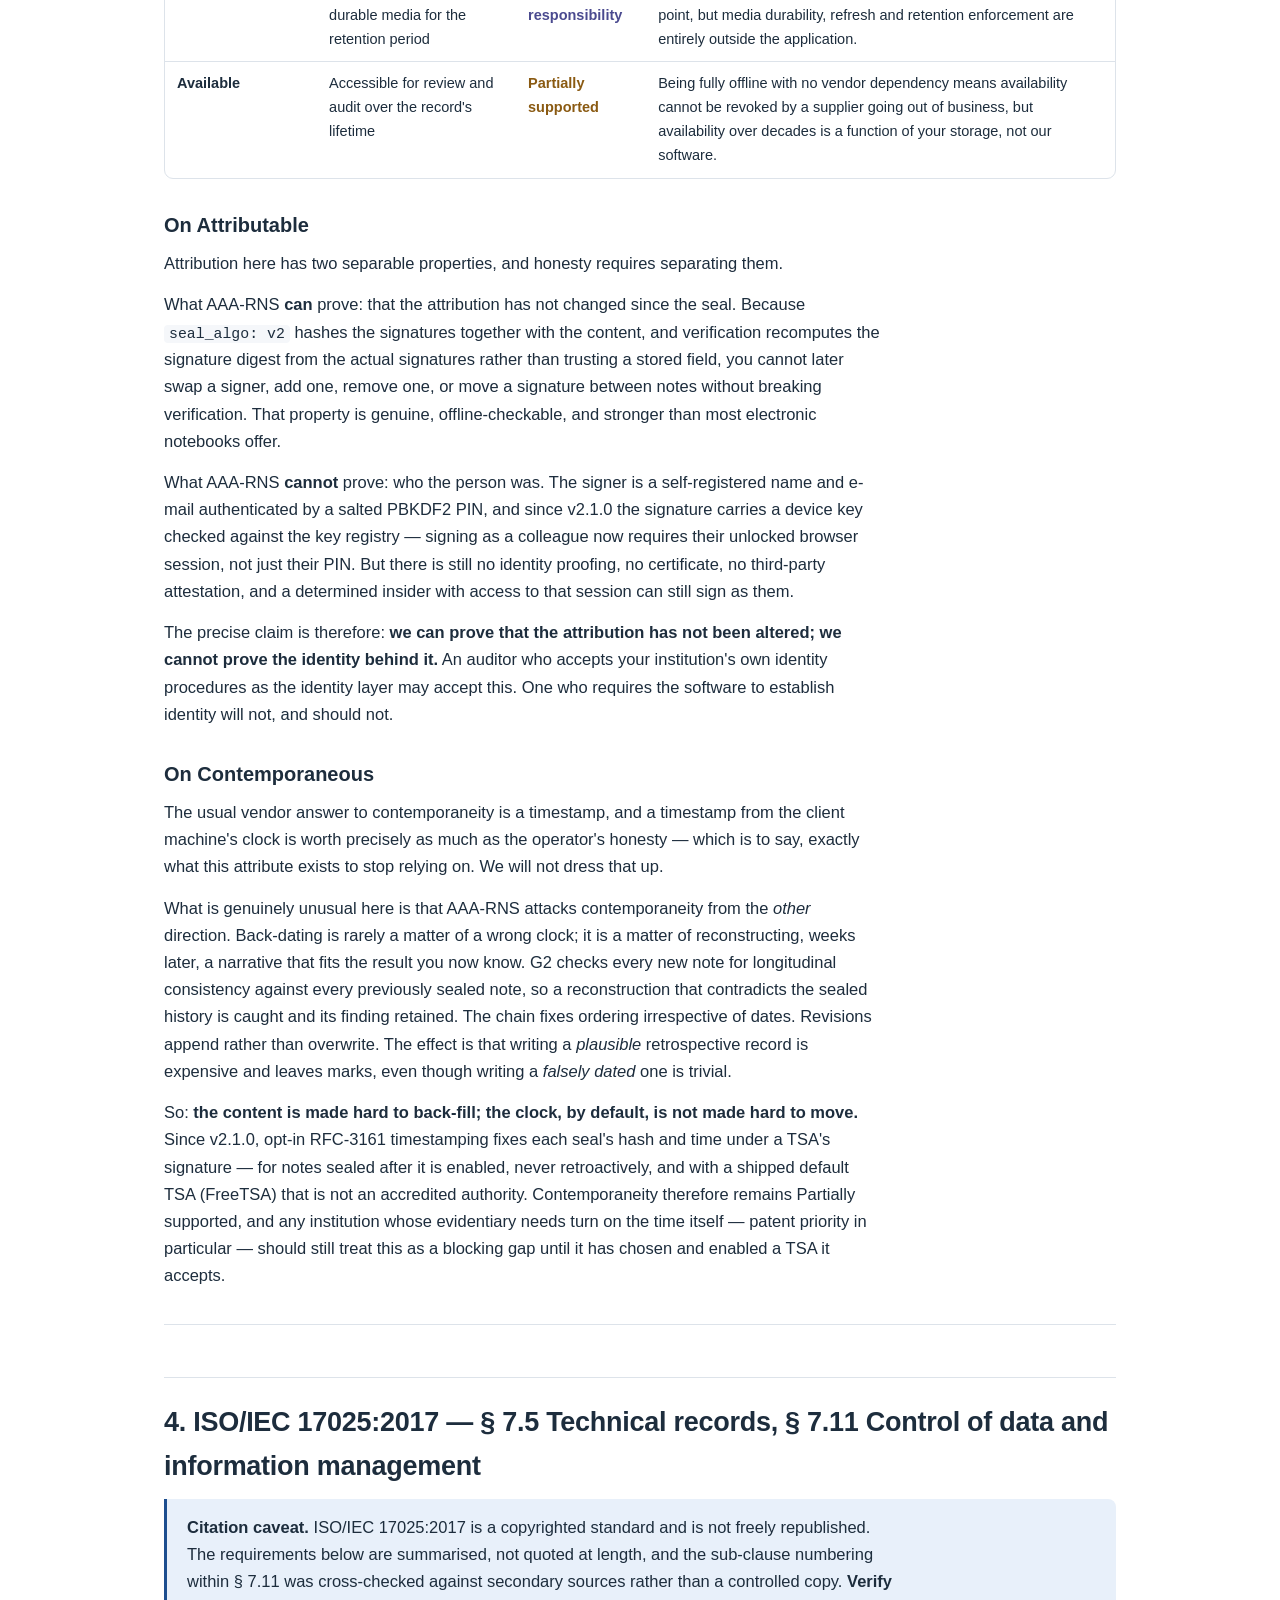
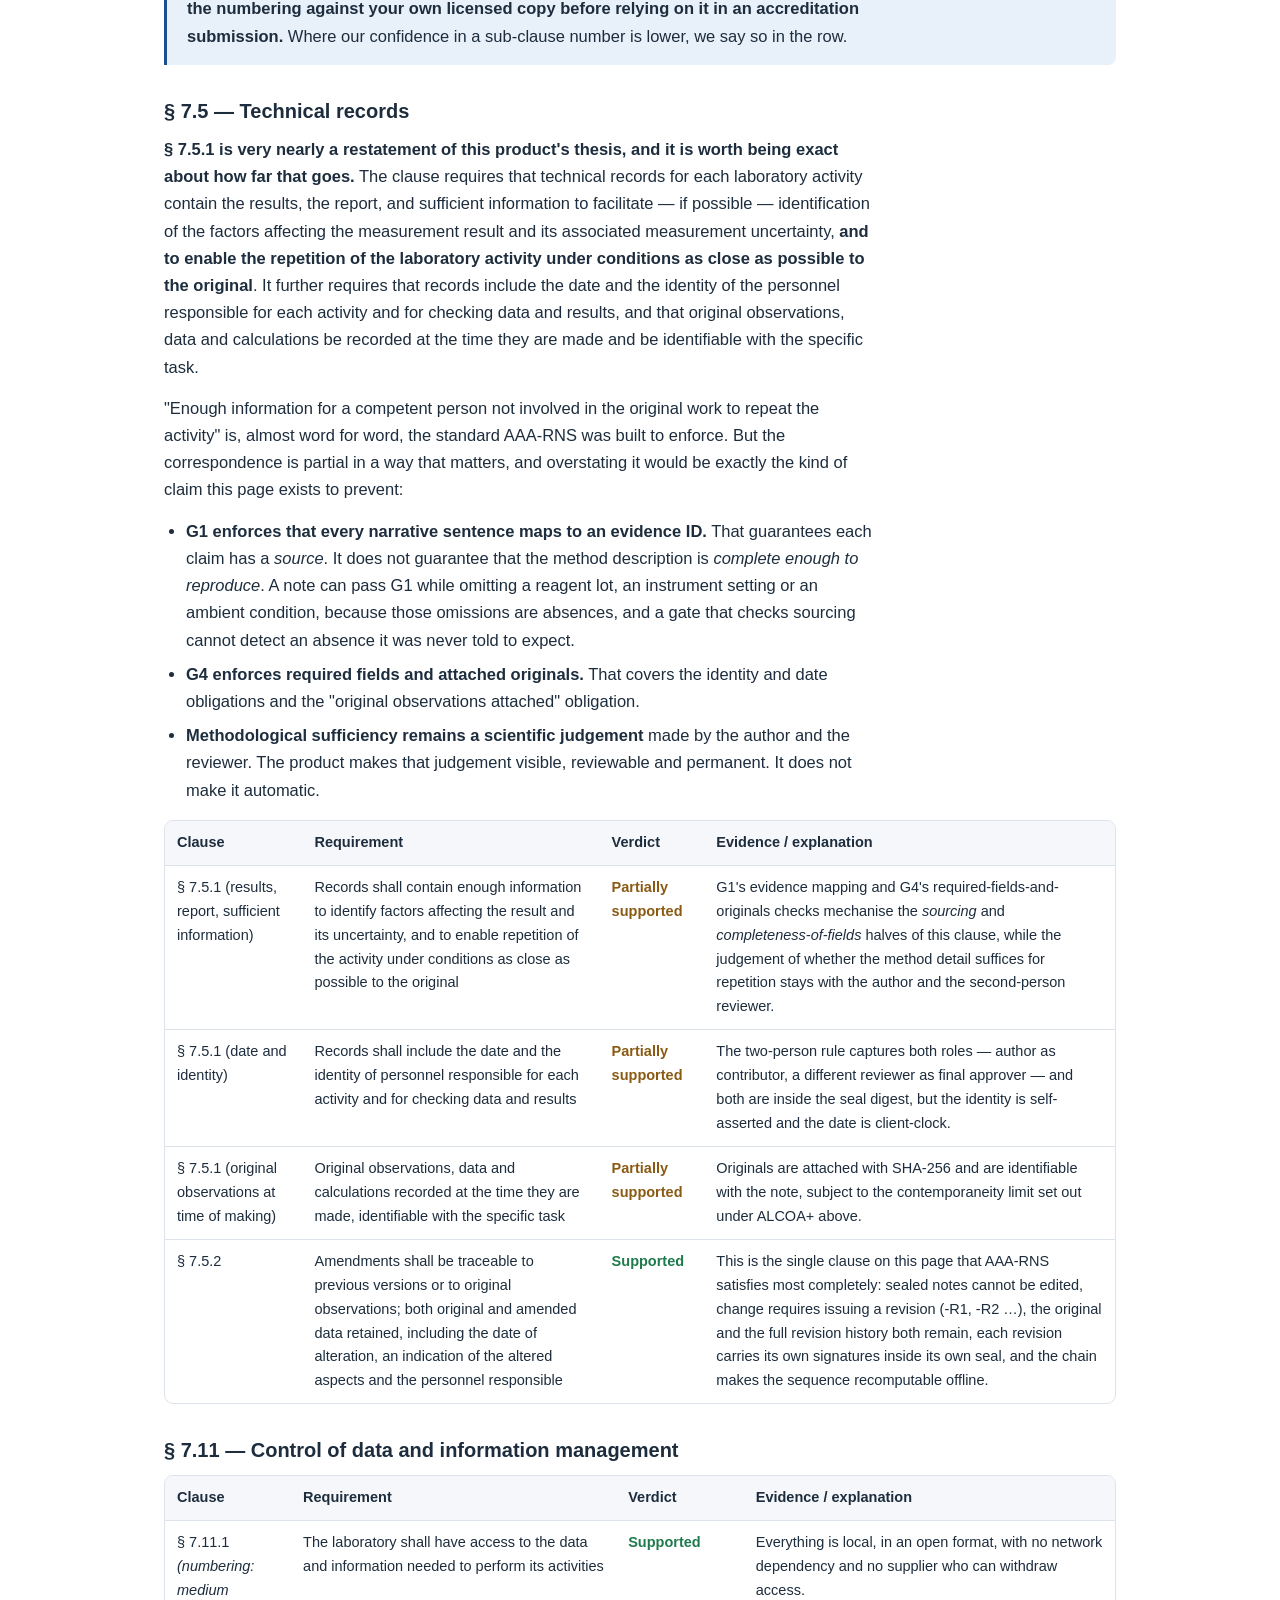
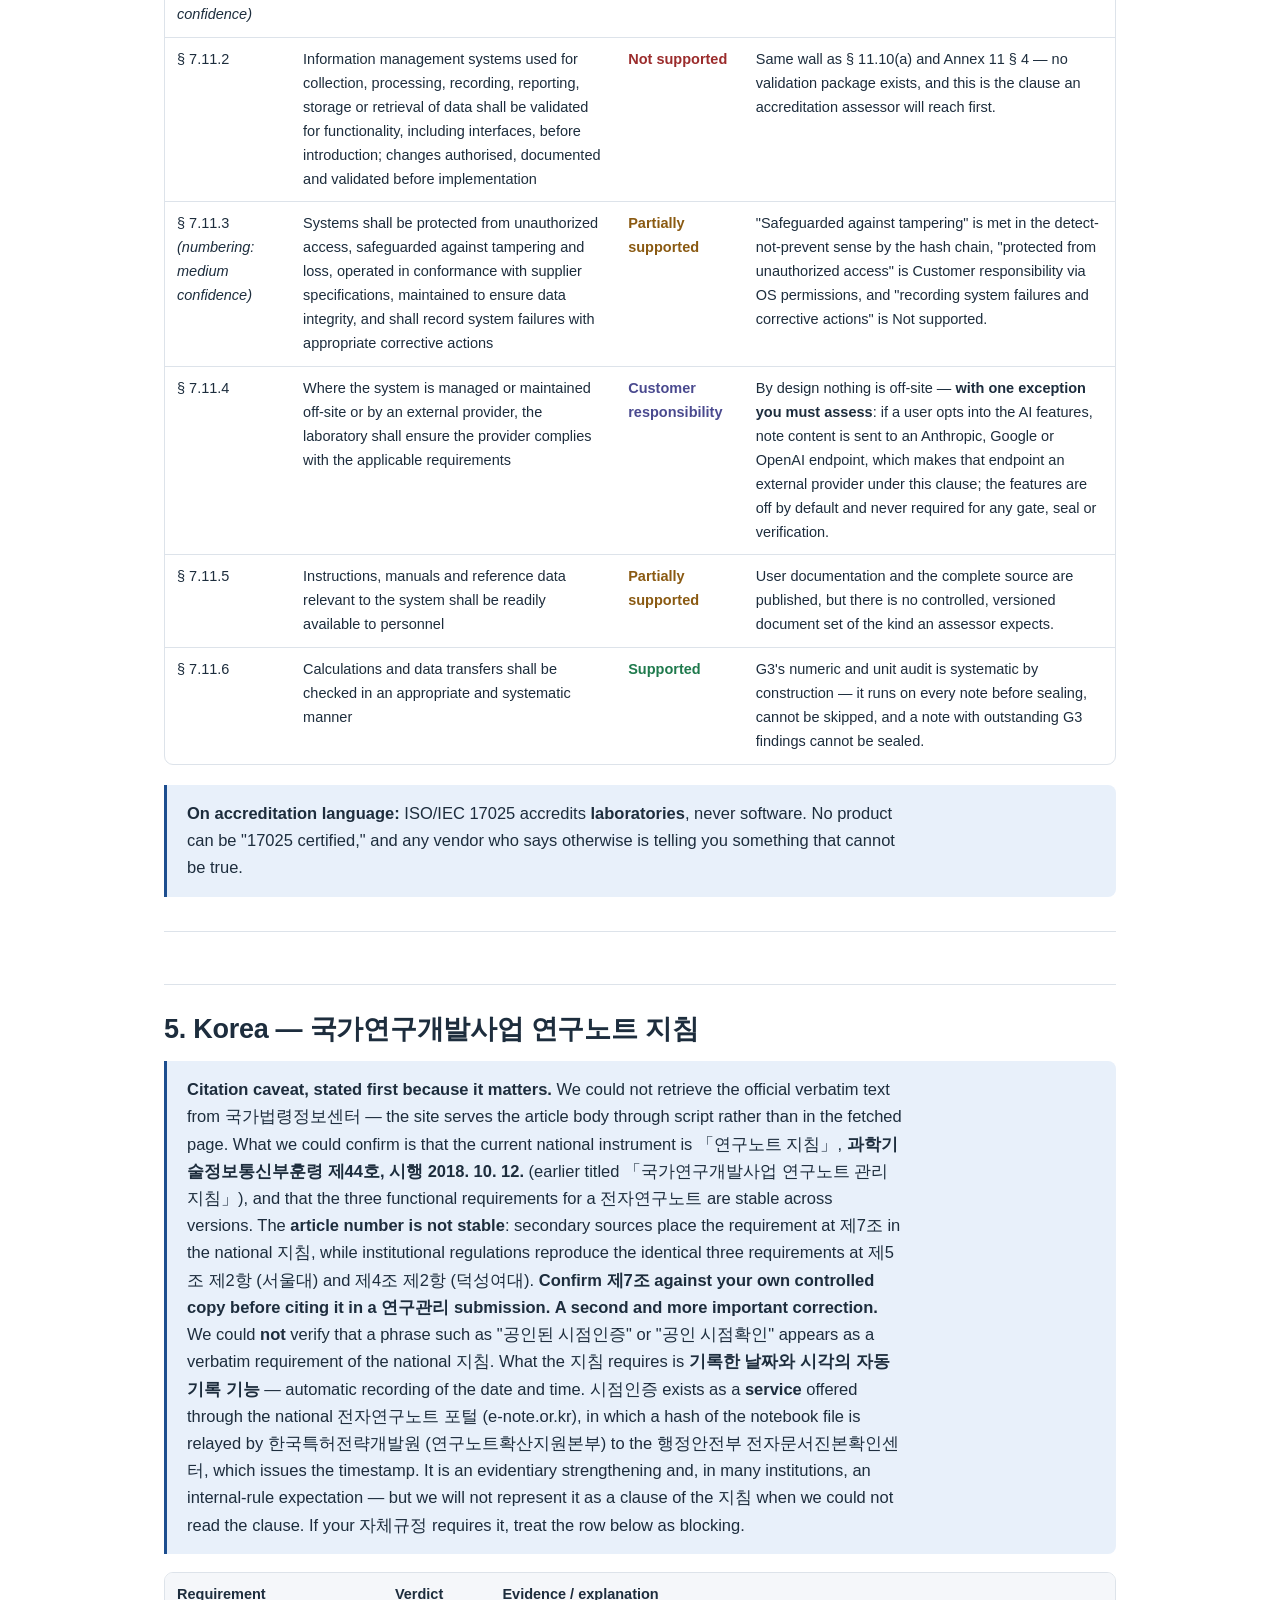
==== commit 9b6efcba: "docs: rewrite every statement the hardening made untrue The hardening changed facts this repository " ====
--- a/docs/compliance.html
+++ b/docs/compliance.html
@@ -17,10 +17,6 @@
     --sans:'Barlow',-apple-system,BlinkMacSystemFont,'Segoe UI','Noto Sans KR','Noto Sans JP',sans-serif;
     --mono:ui-monospace,SFMono-Regular,'SF Mono',Menlo,monospace;
   }
-  @media (prefers-color-scheme:dark){:root:not([data-theme="light"]){
-    --ink:#e8edf3; --ink-2:#c3cedb; --paper:#141c26; --wash:#1b2531; --line:#2c3947;
-    --muted:#93a2b4; --accent:#7aa9e8; --accent-soft:#1b2b41;
-    --yes:#6ed09b; --part:#e0b366; --no:#e58b8b; --cust:#a5a5e8;}}
   *{box-sizing:border-box;margin:0;padding:0}
   html{scroll-behavior:smooth}
   body{background:var(--paper);color:var(--ink);font-family:var(--sans);
@@ -84,24 +80,24 @@
 <h2 id="how-to-read-the-verdicts">How to read the verdicts</h2>
 <div class="scroll"><table><thead><tr><th>Verdict</th><th>Meaning</th></tr></thead><tbody><tr><td><strong class="v-yes">Supported</strong></td><td>The application does this itself, deterministically, and leaves an artefact you can inspect or recompute.</td></tr><tr><td><strong class="v-part">Partially supported</strong></td><td>A real mechanism exists but does not reach the full requirement of the clause; the shortfall is named in the evidence column.</td></tr><tr><td><strong class="v-no">Not supported</strong></td><td>There is no mechanism. Buying this product does not move you toward this clause.</td></tr><tr><td><strong class="v-cust">Customer responsibility</strong></td><td>The clause governs your procedures, your infrastructure or your organisation. Software cannot satisfy it, and we will not pretend the purchase does.</td></tr></tbody></table></div>
 <h3 id="five-structural-facts-that-drive-most-of-the-ver">Five structural facts that drive most of the verdicts</h3>
-<ol><li><strong>There is exactly one identification component.</strong> A self-registered name and e-mail, plus a PIN stored locally as an <strong>unsalted SHA-256 hash</strong>. Not two components. Not a certificate. Not a federated identity.</li><li><strong>Time comes from the client machine's clock.</strong> There is no RFC-3161 code anywhere in the codebase, and no trusted time source of any kind.</li><li><strong>Integrity is strong and honestly bounded.</strong> A sealed note's SHA-256 covers <strong>both the content and the signatures</strong> (<code>seal_algo: v2</code>) and chains to the previous sealed note; verification recomputes the signature digest from the actual signatures rather than trusting a stored field. This makes alteration <em>detectable</em>. It does not make it <em>impossible</em>.</li><li><strong>There is no access control in the application.</strong> The PIN is a confirmation prompt, not an authorisation boundary. Real access control is the OS permission set on the shared folder, and it is yours.</li><li><strong>There is no validation package.</strong> No URS, FS or DS. No IQ, OQ or PQ. No traceability matrix. No validation summary report. Every clause that begins "the system shall be validated" is unmet at the supplier level.</li></ol>
+<ol><li><strong>There is, by default, exactly one identification component.</strong> A self-registered name and e-mail, plus a PIN stored as a salted PBKDF2-SHA256 hash (210,000 iterations; pre-v2.1.0 unsalted hashes are upgraded in place on the next successful entry). Since v2.1.0 every signature also carries a per-user <strong>device key</strong> (ECDSA P-256, non-extractable, held in the browser's IndexedDB) and can carry an optional <strong>passkey</strong> (WebAuthn); both are locked under the seal hash. What none of this is: a certificate, or a federated identity — no third party vouches for who holds the key.</li><li><strong>Time defaults to the client machine's clock.</strong> Since v2.1.0 an administrator can enable opt-in <strong>RFC-3161 timestamping</strong>: at sealing, the 32-byte seal hash — never content — is sent to a TSA and the signed token is stored beside the seal, verifiable offline with <code>openssl ts -verify</code>. It is off by default, degrades silently to the local clock when offline, and the shipped default TSA (FreeTSA) is not an accredited authority.</li><li><strong>Integrity is strong and honestly bounded.</strong> A sealed note's SHA-256 covers <strong>both the content and the signatures</strong> (<code>seal_algo: v2</code>) and chains to the previous sealed note; verification recomputes the signature digest from the actual signatures rather than trusting a stored field. This makes alteration <em>detectable</em>. It does not make it <em>impossible</em>.</li><li><strong>There is no access control in the application.</strong> The PIN is a confirmation prompt, not an authorisation boundary. Real access control is the OS permission set on the shared folder, and it is yours.</li><li><strong>There is no validation package.</strong> No URS, FS or DS. No IQ, OQ or PQ. No traceability matrix. No validation summary report. Every clause that begins "the system shall be validated" is unmet at the supplier level.</li></ol>
 <hr>
 <h2 id="1-us-fda-21-cfr-part-11">1. US FDA — 21 CFR Part 11</h2>
 <h3 id="the-framing-stated-plainly">The framing, stated plainly</h3>
 <p>The industry distinction is that a piece of software may be **Part 11-<em>capable</em><strong> — it provides the technical controls the rule requires — while only a </strong>configured, validated, operated system<strong>, inside an organisation with the procedures Part 11 also demands, can be </strong>Part 11-*compliant***. That distinction is real, and it is routinely abused: vendors claim "capability" to imply "compliance."</p>
-<p><strong>We do not claim Part 11 capability either.</strong> As shipped, AAA-RNS fails § 11.200(a)(1) at the software level, by design, because it employs one identification component rather than two. Subpart C is therefore not merely unconfigured — it is architecturally unmet. Everything below follows from that.</p>
+<p><strong>We do not claim Part 11 capability either.</strong> As shipped by default, AAA-RNS employs one identification component. A second component exists since v2.1.0 — a WebAuthn passkey that can be required at signing — but it is optional and unenforced, so § 11.200(a)(1) is at best partially met and Subpart C as a whole remains unmet. Everything below follows from that.</p>
 <p>Note also that FDA's 2003 guidance <em>Part 11, Electronic Records; Electronic Signatures — Scope and Application</em> narrowed the rule's application and announced enforcement discretion for parts of it. That guidance changes what your inspector is likely to press on; it does not change what the regulation says, and this matrix assesses against the regulation.</p>
 <h3 id="11-10-controls-for-closed-systems">§ 11.10 — Controls for closed systems</h3>
 <p>Whether your installation is a <strong>closed system</strong> at all is your determination, not ours: § 11.3(b)(4) defines it as "An environment in which system access is controlled by persons who are responsible for the content of electronic records that are on the system." Because access control here is the OS permission set on a shared folder, that condition is satisfied or defeated by your IT configuration. If the environment is <em>open</em>, § 11.30 additionally requires measures such as document encryption and appropriate digital signature standards — <strong class="v-no">Not supported</strong>.</p>
-<div class="scroll"><table><thead><tr><th>Clause</th><th>Requirement</th><th>Verdict</th><th>Evidence / explanation</th></tr></thead><tbody><tr><td>§ 11.10(a)</td><td>Validation of systems to ensure accuracy, reliability, consistent intended performance, and the ability to discern invalid or altered records</td><td><strong class="v-no">Not supported</strong></td><td>The "discern altered records" half is met by the <code>seal_algo: v2</code> hash chain, but no validation lifecycle evidence of any kind is supplied, so the clause as a whole is unmet at the supplier level and the entire validation burden falls on you.</td></tr><tr><td>§ 11.10(b)</td><td>Ability to generate accurate and complete copies in both human readable and electronic form</td><td><strong class="v-part">Partially supported</strong></td><td>The electronic half is strong — a full ZIP backup with a per-file SHA-256 manifest, and a restore that writes nothing unless every file verifies — while the human-readable half is whatever the browser renders and prints, which we do not warrant as a validated rendition.</td></tr><tr><td>§ 11.10(c)</td><td>Protection of records to enable accurate and ready retrieval throughout the retention period</td><td><strong class="v-cust">Customer responsibility</strong></td><td>Records are plain files in a folder you own; the chain and manifest let you <em>detect</em> loss or alteration, but retention, media management and archival survival are entirely yours.</td></tr><tr><td>§ 11.10(d)</td><td>Limiting system access to authorized individuals</td><td><strong class="v-no">Not supported</strong></td><td>The PIN is a client-side confirmation prompt, not an access boundary — anyone with read access to the shared folder can read every record without ever meeting the PIN.</td></tr><tr><td>§ 11.10(e)</td><td>Secure, computer-generated, time-stamped audit trails independently recording date and time of operator entries and actions that create, modify or delete records; changes must not obscure previously recorded information</td><td><strong class="v-part">Partially supported</strong></td><td>The append-only log covers gate verdicts, signatures, sealing, backup, restore and role transfers, and nothing overwrites prior information (revisions are additive, -R1, -R2 …), but the timestamps are the client clock, the log is a file an OS-level user can reach, and pre-seal draft editing is deliberately not trailed.</td></tr><tr><td>§ 11.10(f)</td><td>Operational system checks to enforce permitted sequencing of steps and events</td><td><strong class="v-yes">Supported</strong></td><td>Four deterministic gates (G1 evidence mapping, G2 longitudinal consistency, G3 numeric/unit audit, G4 required fields and attached originals) run before sealing, a note with outstanding findings cannot be sealed, and the two-person rule enforces author-then-different-reviewer ordering.</td></tr><tr><td>§ 11.10(g)</td><td>Authority checks so that only authorized individuals can use the system, sign, access, or alter a record</td><td><strong class="v-part">Partially supported</strong></td><td>Cross-approval is genuinely enforced — the author cannot approve their own note — and the PIN is re-prompted before destructive actions, but the enforcement is client-side JavaScript in an Apache-2.0 codebase that anyone who can edit the source can remove.</td></tr><tr><td>§ 11.10(h)</td><td>Device checks to determine validity of the source of data input</td><td><strong class="v-no">Not supported</strong></td><td>There is no device identification or binding of any kind.</td></tr><tr><td>§ 11.10(i)</td><td>Determination that persons who develop, maintain or use the system have the education, training and experience</td><td><strong class="v-cust">Customer responsibility</strong></td><td>This is a personnel qualification record your organisation keeps; the product neither holds nor checks training status.</td></tr><tr><td>§ 11.10(j)</td><td>Written policies holding individuals accountable for actions under their electronic signatures</td><td><strong class="v-cust">Customer responsibility</strong></td><td>The product cannot create your policy; without one, the signatures here carry only whatever weight your institution has agreed to give them.</td></tr><tr><td>§ 11.10(k)</td><td>Controls over systems documentation, including distribution control and revision/change control with a time-sequenced audit trail</td><td><strong class="v-part">Partially supported</strong></td><td>Publishing the source with public version history gives time-sequenced visibility of modification, but there is no controlled distribution, no documented change-control procedure and no supplier quality system behind it.</td></tr></tbody></table></div>
+<div class="scroll"><table><thead><tr><th>Clause</th><th>Requirement</th><th>Verdict</th><th>Evidence / explanation</th></tr></thead><tbody><tr><td>§ 11.10(a)</td><td>Validation of systems to ensure accuracy, reliability, consistent intended performance, and the ability to discern invalid or altered records</td><td><strong class="v-no">Not supported</strong></td><td>The "discern altered records" half is met by the <code>seal_algo: v2</code> hash chain, but no validation lifecycle evidence of any kind is supplied, so the clause as a whole is unmet at the supplier level and the entire validation burden falls on you.</td></tr><tr><td>§ 11.10(b)</td><td>Ability to generate accurate and complete copies in both human readable and electronic form</td><td><strong class="v-part">Partially supported</strong></td><td>The electronic half is strong — a full ZIP backup with a per-file SHA-256 manifest, and a restore that writes nothing unless every file verifies — while the human-readable half is whatever the browser renders and prints, which we do not warrant as a validated rendition.</td></tr><tr><td>§ 11.10(c)</td><td>Protection of records to enable accurate and ready retrieval throughout the retention period</td><td><strong class="v-cust">Customer responsibility</strong></td><td>Records are plain files in a folder you own; the chain and manifest let you <em>detect</em> loss or alteration, but retention, media management and archival survival are entirely yours.</td></tr><tr><td>§ 11.10(d)</td><td>Limiting system access to authorized individuals</td><td><strong class="v-no">Not supported</strong></td><td>The PIN is a client-side confirmation prompt, not an access boundary — anyone with read access to the shared folder can read every record without ever meeting the PIN.</td></tr><tr><td>§ 11.10(e)</td><td>Secure, computer-generated, time-stamped audit trails independently recording date and time of operator entries and actions that create, modify or delete records; changes must not obscure previously recorded information</td><td><strong class="v-part">Partially supported</strong></td><td>The append-only log covers gate verdicts, signatures, sealing, backup, restore and role transfers, and nothing overwrites prior information (revisions are additive, -R1, -R2 …), but the audit-log timestamps are the client clock (opt-in RFC-3161 attests the <em>seal</em> events only, not log entries), the log is a file an OS-level user can reach, and pre-seal draft editing is deliberately not trailed.</td></tr><tr><td>§ 11.10(f)</td><td>Operational system checks to enforce permitted sequencing of steps and events</td><td><strong class="v-yes">Supported</strong></td><td>Four deterministic gates (G1 evidence mapping, G2 longitudinal consistency, G3 numeric/unit audit, G4 required fields and attached originals) run before sealing, a note with outstanding findings cannot be sealed, and the two-person rule enforces author-then-different-reviewer ordering.</td></tr><tr><td>§ 11.10(g)</td><td>Authority checks so that only authorized individuals can use the system, sign, access, or alter a record</td><td><strong class="v-part">Partially supported</strong></td><td>Cross-approval is genuinely enforced — the author cannot approve their own note — and the PIN is re-prompted before destructive actions, but the enforcement is client-side JavaScript in an Apache-2.0 codebase that anyone who can edit the source can remove.</td></tr><tr><td>§ 11.10(h)</td><td>Device checks to determine validity of the source of data input</td><td><strong class="v-part">Partially supported</strong></td><td>Since v2.1.0 each signature is bound to a per-user device key that never leaves the machine it was created on, so a signature does identify a device-held key; there is still no check on the validity of data-input sources (instruments, terminals), which is the larger half of this clause.</td></tr><tr><td>§ 11.10(i)</td><td>Determination that persons who develop, maintain or use the system have the education, training and experience</td><td><strong class="v-cust">Customer responsibility</strong></td><td>This is a personnel qualification record your organisation keeps; the product neither holds nor checks training status.</td></tr><tr><td>§ 11.10(j)</td><td>Written policies holding individuals accountable for actions under their electronic signatures</td><td><strong class="v-cust">Customer responsibility</strong></td><td>The product cannot create your policy; without one, the signatures here carry only whatever weight your institution has agreed to give them.</td></tr><tr><td>§ 11.10(k)</td><td>Controls over systems documentation, including distribution control and revision/change control with a time-sequenced audit trail</td><td><strong class="v-part">Partially supported</strong></td><td>Publishing the source with public version history gives time-sequenced visibility of modification, but there is no controlled distribution, no documented change-control procedure and no supplier quality system behind it.</td></tr></tbody></table></div>
 <h3 id="11-50-11-70-signature-manifestation-and-linking">§ 11.50, § 11.70 — Signature manifestation and linking</h3>
-<div class="scroll"><table><thead><tr><th>Clause</th><th>Requirement</th><th>Verdict</th><th>Evidence / explanation</th></tr></thead><tbody><tr><td>§ 11.50(a)(1)</td><td>Printed name of the signer</td><td><strong class="v-yes">Supported</strong></td><td>The signer's self-registered name is recorded with the signature and is inside the sealed hash.</td></tr><tr><td>§ 11.50(a)(2)</td><td>Date and time the signature was executed</td><td><strong class="v-part">Partially supported</strong></td><td>The time is recorded and bound into the seal digest so it cannot be altered afterwards undetected, but its <em>source</em> is the client clock, so it is a self-asserted time, not an attested one.</td></tr><tr><td>§ 11.50(a)(3)</td><td><strong>The meaning</strong> associated with the signature (review, approval, responsibility, authorship)</td><td><strong class="v-part">Partially supported</strong></td><td>The two roles — author signing as contributor, a different reviewer giving final approval — carry meaning implicitly, but there is no explicit enumerated meaning field in the signed payload; making it explicit is the cheapest item on our roadmap.</td></tr><tr><td>§ 11.50(b)</td><td>The three items subject to the same controls as the record and included in any human-readable form</td><td><strong class="v-part">Partially supported</strong></td><td>Name and time are inside the seal digest and therefore under the same controls, but their appearance in every printed or displayed rendition is not something we currently guarantee.</td></tr><tr><td>§ 11.70</td><td>Signature/record linking such that signatures cannot be excised, copied or otherwise transferred to falsify a record by ordinary means</td><td><strong class="v-yes">Supported</strong></td><td>This is the product's strongest clause: <code>seal_algo: v2</code> hashes content <strong>and</strong> signatures together and chains to the previous sealed note, and verification recomputes the signature digest from the actual signatures rather than trusting a stored field, so excising, copying or transplanting a signature breaks verification.</td></tr></tbody></table></div>
+<div class="scroll"><table><thead><tr><th>Clause</th><th>Requirement</th><th>Verdict</th><th>Evidence / explanation</th></tr></thead><tbody><tr><td>§ 11.50(a)(1)</td><td>Printed name of the signer</td><td><strong class="v-yes">Supported</strong></td><td>The signer's self-registered name is recorded with the signature and is inside the sealed hash.</td></tr><tr><td>§ 11.50(a)(2)</td><td>Date and time the signature was executed</td><td><strong class="v-part">Partially supported</strong></td><td>The time is recorded and bound into the seal digest so it cannot be altered afterwards undetected, but its <em>source</em> is the client clock. With opt-in RFC-3161 enabled the <em>seal</em> time is attested by a TSA token; the signature-execution times themselves remain self-asserted, and the option is off by default.</td></tr><tr><td>§ 11.50(a)(3)</td><td><strong>The meaning</strong> associated with the signature (review, approval, responsibility, authorship)</td><td><strong class="v-part">Partially supported</strong></td><td>The two roles — author signing as contributor, a different reviewer giving final approval — carry meaning implicitly, but there is no explicit enumerated meaning field in the signed payload; making it explicit is the cheapest item on our roadmap.</td></tr><tr><td>§ 11.50(b)</td><td>The three items subject to the same controls as the record and included in any human-readable form</td><td><strong class="v-part">Partially supported</strong></td><td>Name and time are inside the seal digest and therefore under the same controls, but their appearance in every printed or displayed rendition is not something we currently guarantee.</td></tr><tr><td>§ 11.70</td><td>Signature/record linking such that signatures cannot be excised, copied or otherwise transferred to falsify a record by ordinary means</td><td><strong class="v-yes">Supported</strong></td><td>This is the product's strongest clause: <code>seal_algo: v2</code> hashes content <strong>and</strong> signatures together and chains to the previous sealed note, and verification recomputes the signature digest from the actual signatures rather than trusting a stored field, so excising, copying or transplanting a signature breaks verification.</td></tr></tbody></table></div>
 <h3 id="11-100-11-200-11-300-electronic-signature-requir">§ 11.100, § 11.200, § 11.300 — Electronic signature requirements</h3>
-<div class="scroll"><table><thead><tr><th>Clause</th><th>Requirement</th><th>Verdict</th><th>Evidence / explanation</th></tr></thead><tbody><tr><td>§ 11.100(a)</td><td>Each signature unique to one individual, never reused or reassigned</td><td><strong class="v-part">Partially supported</strong></td><td>Registration binds a PIN to a name and e-mail locally, but nothing prevents two people sharing a PIN or one person registering twice, so uniqueness is a procedural assertion rather than an enforced property.</td></tr><tr><td>§ 11.100(b)</td><td>The organization shall verify the identity of the individual before sanctioning the signature</td><td><strong class="v-no">Not supported</strong></td><td>Identity is self-registered with no verification step, and even if you verify identity out of band the software has no mechanism to bind that verification to the signing credential.</td></tr><tr><td>§ 11.100(c)</td><td>Certification to the agency that e-signatures are the legally binding equivalent of handwritten signatures</td><td><strong class="v-cust">Customer responsibility</strong></td><td>This is an organisational letter to FDA; no software feature can produce it, and none should imply it.</td></tr><tr><td>§ 11.200(a)(1)</td><td>Non-biometric signatures shall employ <strong>at least two distinct identification components</strong></td><td><strong class="v-no">Not supported</strong></td><td>There is exactly one identification component (a PIN), which is why we do not claim Part 11 capability.</td></tr><tr><td>§ 11.200(a)(1)(i)–(ii)</td><td>All components at first signing in a continuous session; at least one thereafter; all components for non-continuous signings</td><td><strong class="v-no">Not supported</strong></td><td>The re-prompt before destructive actions echoes the spirit of (i), but the mechanic is meaningless with only one component to prompt for.</td></tr><tr><td>§ 11.200(a)(2)</td><td>Used only by their genuine owners</td><td><strong class="v-cust">Customer responsibility</strong></td><td>A four-to-six digit PIN behind an unsalted SHA-256 hash on a shared folder can be recovered offline in seconds by anyone with file access, so sole-ownership rests entirely on your OS permissions and staff discipline.</td></tr><tr><td>§ 11.200(a)(3)</td><td>Attempted use by anyone other than the genuine owner requires collaboration of two or more individuals</td><td><strong class="v-no">Not supported</strong></td><td>A single person in possession of the folder and the PIN can sign as that user; nothing forces collaboration.</td></tr><tr><td>§ 11.200(b)</td><td>Biometric signatures usable only by their genuine owners</td><td><strong class="v-no">Not supported</strong></td><td>No biometric capability exists, so this conditional clause is not engaged — but neither can it be claimed.</td></tr><tr><td>§ 11.300(a)</td><td>Uniqueness of each combined identification code and password</td><td><strong class="v-no">Not supported</strong></td><td>There is no password, no global uniqueness constraint, and the PIN hash is unsalted.</td></tr><tr><td>§ 11.300(b)</td><td>Periodic checking, recall or revision of code/password issuances (e.g. ageing)</td><td><strong class="v-no">Not supported</strong></td><td>No expiry, no rotation, no periodic review mechanism.</td></tr><tr><td>§ 11.300(c)</td><td>Loss management to deauthorize lost, stolen or compromised credentials</td><td><strong class="v-no">Not supported</strong></td><td>Data Custodian role transfer with PIN confirmation and an audit entry is the only credential lifecycle event; there is no deauthorisation of a compromised PIN.</td></tr><tr><td>§ 11.300(d)</td><td>Transaction safeguards to prevent unauthorized use and to detect and report it in an immediate and urgent manner</td><td><strong class="v-no">Not supported</strong></td><td>There is no lockout, no attempt throttling, and — being offline by design — no channel on which to report anything urgently.</td></tr><tr><td>§ 11.300(e)</td><td>Initial and periodic testing of tokens or cards</td><td><strong class="v-no">Not supported</strong></td><td>No tokens or cards are used, so the clause is not engaged.</td></tr></tbody></table></div>
+<div class="scroll"><table><thead><tr><th>Clause</th><th>Requirement</th><th>Verdict</th><th>Evidence / explanation</th></tr></thead><tbody><tr><td>§ 11.100(a)</td><td>Each signature unique to one individual, never reused or reassigned</td><td><strong class="v-part">Partially supported</strong></td><td>Registration binds a PIN to a name and e-mail locally, and since v2.1.0 each user is issued a distinct non-extractable device key whose public half is recorded in the key registry — a signature made with a key not in the registry is flagged. But nothing prevents two people sharing a machine and PIN, so the binding of key to <em>person</em> is still a procedural assertion rather than an enforced property.</td></tr><tr><td>§ 11.100(b)</td><td>The organization shall verify the identity of the individual before sanctioning the signature</td><td><strong class="v-no">Not supported</strong></td><td>Identity is self-registered with no verification step, and even if you verify identity out of band the software has no mechanism to bind that verification to the signing credential.</td></tr><tr><td>§ 11.100(c)</td><td>Certification to the agency that e-signatures are the legally binding equivalent of handwritten signatures</td><td><strong class="v-cust">Customer responsibility</strong></td><td>This is an organisational letter to FDA; no software feature can produce it, and none should imply it.</td></tr><tr><td>§ 11.200(a)(1)</td><td>Non-biometric signatures shall employ <strong>at least two distinct identification components</strong></td><td><strong class="v-part">Partially supported</strong></td><td>By default there is exactly one identification component (a PIN). Since v2.1.0 a WebAuthn passkey can be enrolled and required at signing, making a signature take PIN + platform-authenticator gesture — two distinct components. Because the second component is optional and not enforced system-wide, we still do not claim this clause or Part 11 capability.</td></tr><tr><td>§ 11.200(a)(1)(i)–(ii)</td><td>All components at first signing in a continuous session; at least one thereafter; all components for non-continuous signings</td><td><strong class="v-no">Not supported</strong></td><td>The re-prompt before destructive actions echoes the spirit of (i), but the mechanic is meaningless with only one component to prompt for.</td></tr><tr><td>§ 11.200(a)(2)</td><td>Used only by their genuine owners</td><td><strong class="v-cust">Customer responsibility</strong></td><td>The PIN hash is salted PBKDF2-SHA256 at 210,000 iterations since v2.1.0, which removes precomputed tables and raises the per-guess cost by that factor — but a short numeric PIN's search space is small enough that offline recovery by anyone with file access remains feasible in hours, not centuries. Sole-ownership still rests on your OS permissions and staff discipline.</td></tr><tr><td>§ 11.200(a)(3)</td><td>Attempted use by anyone other than the genuine owner requires collaboration of two or more individuals</td><td><strong class="v-no">Not supported</strong></td><td>A single person in possession of the folder and the PIN can sign as that user; nothing forces collaboration.</td></tr><tr><td>§ 11.200(b)</td><td>Biometric signatures usable only by their genuine owners</td><td><strong class="v-no">Not supported</strong></td><td>No biometric capability exists, so this conditional clause is not engaged — but neither can it be claimed.</td></tr><tr><td>§ 11.300(a)</td><td>Uniqueness of each combined identification code and password</td><td><strong class="v-no">Not supported</strong></td><td>There is no password and no global uniqueness constraint; the PIN hash gained a per-user salt in v2.1.0, which changes none of that.</td></tr><tr><td>§ 11.300(b)</td><td>Periodic checking, recall or revision of code/password issuances (e.g. ageing)</td><td><strong class="v-no">Not supported</strong></td><td>No expiry, no rotation, no periodic review mechanism.</td></tr><tr><td>§ 11.300(c)</td><td>Loss management to deauthorize lost, stolen or compromised credentials</td><td><strong class="v-no">Not supported</strong></td><td>Data Custodian role transfer with PIN confirmation and an audit entry is the only credential lifecycle event; there is no deauthorisation of a compromised PIN.</td></tr><tr><td>§ 11.300(d)</td><td>Transaction safeguards to prevent unauthorized use and to detect and report it in an immediate and urgent manner</td><td><strong class="v-no">Not supported</strong></td><td>There is no lockout, no attempt throttling, and — being offline by design — no channel on which to report anything urgently.</td></tr><tr><td>§ 11.300(e)</td><td>Initial and periodic testing of tokens or cards</td><td><strong class="v-no">Not supported</strong></td><td>No tokens or cards are used, so the clause is not engaged.</td></tr></tbody></table></div>
 <hr>
 <h2 id="2-eu-gmp-annex-11-computerised-systems">2. EU GMP Annex 11 — Computerised Systems</h2>
 <p>Assessed against the <strong>in-force 2011 revision</strong> (deadline for coming into operation 30 June 2011), whose clause headings are quoted from the European Commission's published text. A <strong>draft revision was published on 7 July 2025</strong> with consultation closing 7 October 2025, expanding the annex to seventeen chapters plus a glossary and adding cybersecurity, identity and access management and AI provisions. We have not confirmed whether a final text has been adopted as of this writing; our expectation is that the revision <strong>widens</strong> the gaps below rather than narrowing them, particularly on identity and access management.</p>
-<div class="scroll"><table><thead><tr><th>Clause</th><th>Requirement (2011 text)</th><th>Verdict</th><th>Evidence / explanation</th></tr></thead><tbody><tr><td><strong>Principle</strong></td><td>The application should be validated; IT infrastructure should be qualified; no decrease in quality assurance where a computerised system replaces a manual operation</td><td><strong class="v-no">Not supported</strong></td><td>Neither validation nor qualification evidence is supplied, so the Principle is unmet before the numbered clauses are reached.</td></tr><tr><td><strong>1. Risk Management</strong></td><td>Risk management applied throughout the lifecycle; validation extent and data integrity controls based on a justified, documented risk assessment</td><td><strong class="v-cust">Customer responsibility</strong></td><td>Your risk assessment must decide whether a system with client-clock time and single-factor identity is acceptable for your process — and for GMP-critical data our honest expectation is that it is not.</td></tr><tr><td><strong>2. Personnel</strong></td><td>Close cooperation between Process Owner, System Owner, QP and IT; appropriate qualifications, level of access and defined responsibilities</td><td><strong class="v-part">Partially supported</strong></td><td>The Data Custodian role — first registrant, transferable with PIN confirmation, written to the audit log — is the only role concept in the product, and "level of access" cannot be differentiated because the application has no access levels.</td></tr><tr><td><strong>3.1 Suppliers</strong></td><td>Formal agreements with third parties, stating responsibilities</td><td><strong class="v-no">Not supported</strong></td><td>There is no supplier entity offering a formal agreement; Apache-2.0 supplies the software "as is" with warranties disclaimed.</td></tr><tr><td><strong>3.2 Suppliers</strong></td><td>Supplier competence and reliability as selection factors; audit need based on risk assessment</td><td><strong class="v-no">Not supported</strong></td><td>There is no auditable supplier organisation to assess.</td></tr><tr><td><strong>3.3 Suppliers</strong></td><td>Documentation supplied with COTS products reviewed by regulated users against user requirements</td><td><strong class="v-part">Partially supported</strong></td><td>The complete source is published, which permits a far deeper review than most COTS documentation allows, but there is no requirements documentation to review it against.</td></tr><tr><td><strong>3.4 Suppliers</strong></td><td>Quality system and audit information relating to suppliers or developers made available to inspectors on request</td><td><strong class="v-no">Not supported</strong></td><td>No supplier quality management system exists, and we will not claim one.</td></tr><tr><td><strong>4.1–4.8 Validation</strong></td><td>Lifecycle validation documentation and reports; change control records; system inventory and description; <strong>User Requirements Specifications traceable throughout the life-cycle</strong>; supplier assessment; formal quality and performance assessment for bespoke systems; evidence of test methods and scenarios; migration checks that data are not altered in value or meaning</td><td><strong class="v-no">Not supported</strong></td><td>No URS, FS, DS, traceability matrix, test protocols or validation summary report exist; the one partial analogue is 4.8, where the backup manifest and all-or-nothing restore do verify that data are not altered in value during transfer.</td></tr><tr><td><strong>5. Data</strong></td><td>Systems exchanging data electronically with other systems should include built-in checks for correct and secure entry and processing</td><td><strong class="v-part">Partially supported</strong></td><td>By design the application exchanges data with nothing (<code>connect-src 'self'</code>), which removes most of the risk this clause addresses; the exception is the opt-in AI endpoints, and evidence ingestion is checked by SHA-256 at attach time.</td></tr><tr><td><strong>6. Accuracy Checks</strong></td><td>For critical data entered manually, an additional check on accuracy, by a second operator <strong>or</strong> by validated electronic means</td><td><strong class="v-yes">Supported</strong></td><td>Both limbs are present — a different reviewer must give final approval, and G3 performs a deterministic numeric and unit audit including unsupported "achieved" claims in free text — though the electronic limb is not validated, so it is the second-operator limb that carries the clause.</td></tr><tr><td><strong>7.1 Data Storage</strong></td><td>Data secured by physical and electronic means against damage; checked for accessibility, readability and accuracy; access ensured throughout the retention period</td><td><strong class="v-cust">Customer responsibility</strong></td><td>The bytes live on your storage under your OS permissions; we supply the means to check integrity, not the means to secure the medium.</td></tr><tr><td><strong>7.2 Data Storage</strong></td><td>Regular back-ups; integrity and accuracy of back-up data and the ability to restore checked during validation and monitored periodically</td><td><strong class="v-part">Partially supported</strong></td><td>The mechanism is genuinely good — full ZIP with per-file SHA-256 manifest, and a restore that writes nothing unless every file verifies — but regularity, periodic monitoring and the validation of that mechanism are yours.</td></tr><tr><td><strong>8.1 Printouts</strong></td><td>Possible to obtain clear printed copies of electronically stored data</td><td><strong class="v-part">Partially supported</strong></td><td>Browser printing produces a legible copy, but there is no controlled, validated print rendition.</td></tr><tr><td><strong>8.2 Printouts</strong></td><td>For records supporting batch release, printouts indicating if any data has been changed since the original entry</td><td><strong class="v-part">Partially supported</strong></td><td>Revisions are issued as -R1, -R2 … and both the original and the revision history are retained, so the change is always recoverable from the record set, but we do not guarantee that a single printed page announces its own revision status.</td></tr><tr><td><strong>9. Audit Trails</strong></td><td>Risk-based, system-generated record of all GMP-relevant changes and deletions; <strong>reason for change or deletion documented</strong>; available and convertible to a generally intelligible form; regularly reviewed</td><td><strong class="v-part">Partially supported</strong></td><td>The append-only log is system-generated and covers gate verdicts, signatures, sealing, backup, restore and role transfers, and nothing is ever deleted — but there is no captured reason-for-change on a revision, and "regularly reviewed" is your procedure.</td></tr><tr><td><strong>10. Change and Configuration Management</strong></td><td>All changes, including system configurations, made in a controlled manner per a defined procedure</td><td><strong class="v-no">Not supported</strong></td><td>There is no defined change-control procedure on the supplier side and no configuration management inside the application.</td></tr><tr><td><strong>11. Periodic evaluation</strong></td><td>Periodic evaluation to confirm the system remains in a valid state</td><td><strong class="v-cust">Customer responsibility</strong></td><td>A system that was never established as valid cannot be confirmed to remain so.</td></tr><tr><td><strong>12.1 Security</strong></td><td>Physical and/or logical controls restricting access to authorised persons</td><td><strong class="v-cust">Customer responsibility</strong></td><td>The OS permission set on the shared folder is the entire control; the PIN is not one.</td></tr><tr><td><strong>12.2 Security</strong></td><td>Extent of security controls depends on system criticality</td><td><strong class="v-cust">Customer responsibility</strong></td><td>You must decide whether a folder ACL is proportionate to the criticality of what you are recording.</td></tr><tr><td><strong>12.3 Security</strong></td><td>Creation, change and cancellation of access authorisations recorded</td><td><strong class="v-part">Partially supported</strong></td><td>Data Custodian transfers are recorded in the audit log; ordinary user registration is self-service and there is no authorisation to cancel.</td></tr><tr><td><strong>12.4 Security</strong></td><td>Management systems designed to record the identity of operators entering, changing, confirming or deleting data, including date and time</td><td><strong class="v-part">Partially supported</strong></td><td>Identity, date and time are recorded and bound into the seal, but the identity is self-asserted and the time is the client clock.</td></tr><tr><td><strong>13. Incident Management</strong></td><td>All incidents, not only system failures and data errors, reported and assessed; root cause of critical incidents identified</td><td><strong class="v-no">Not supported</strong></td><td>There is no incident capture, no error logging surface and no route by which an offline application could report one.</td></tr><tr><td><strong>14. Electronic Signature</strong></td><td>Signatures expected to (a) have the same impact as hand-written signatures within the company, (b) be permanently linked to their respective record, (c) include the time and date applied</td><td><strong class="v-part">Partially supported</strong></td><td>(b) is <strong class="v-yes">Supported</strong> and is the product's best feature — the hash covers content and signatures and chains forward; (c) is <strong class="v-part">Partially supported</strong> because the time is present but client-sourced; (a) is <strong class="v-cust">Customer responsibility</strong>, because only your company can declare that equivalence.</td></tr><tr><td><strong>15. Batch release</strong></td><td>System allows only Qualified Persons to certify batch release, identifying and recording the person, using an electronic signature</td><td><strong class="v-no">Not supported</strong></td><td>The product has no batch certification function and must not be used for QP certification.</td></tr><tr><td><strong>16. Business Continuity</strong></td><td>Provisions for continuity of critical processes in the event of system breakdown; arrangements documented and tested</td><td><strong class="v-part">Partially supported</strong></td><td>Verified ZIP backup and all-or-nothing restore are a real continuity mechanism, and the records are plain files usable without the application, but the documented and tested continuity plan is yours.</td></tr><tr><td><strong>17. Archiving</strong></td><td>Archived data checked for accessibility, readability and integrity; retrieval ensured and tested if relevant system changes are made</td><td><strong class="v-part">Partially supported</strong></td><td>Integrity is checkable offline at any future date by recomputing the chain, and the open file format is favourable for long-term readability, but there is no archival tooling, no format-migration path and no retrieval testing.</td></tr></tbody></table></div>
+<div class="scroll"><table><thead><tr><th>Clause</th><th>Requirement (2011 text)</th><th>Verdict</th><th>Evidence / explanation</th></tr></thead><tbody><tr><td><strong>Principle</strong></td><td>The application should be validated; IT infrastructure should be qualified; no decrease in quality assurance where a computerised system replaces a manual operation</td><td><strong class="v-no">Not supported</strong></td><td>Neither validation nor qualification evidence is supplied, so the Principle is unmet before the numbered clauses are reached.</td></tr><tr><td><strong>1. Risk Management</strong></td><td>Risk management applied throughout the lifecycle; validation extent and data integrity controls based on a justified, documented risk assessment</td><td><strong class="v-cust">Customer responsibility</strong></td><td>Your risk assessment must decide whether a system with client-clock time and single-factor identity is acceptable for your process — and for GMP-critical data our honest expectation is that it is not.</td></tr><tr><td><strong>2. Personnel</strong></td><td>Close cooperation between Process Owner, System Owner, QP and IT; appropriate qualifications, level of access and defined responsibilities</td><td><strong class="v-part">Partially supported</strong></td><td>The Data Custodian role — first registrant, transferable with PIN confirmation, written to the audit log — is the only role concept in the product, and "level of access" cannot be differentiated because the application has no access levels.</td></tr><tr><td><strong>3.1 Suppliers</strong></td><td>Formal agreements with third parties, stating responsibilities</td><td><strong class="v-no">Not supported</strong></td><td>There is no supplier entity offering a formal agreement; Apache-2.0 supplies the software "as is" with warranties disclaimed.</td></tr><tr><td><strong>3.2 Suppliers</strong></td><td>Supplier competence and reliability as selection factors; audit need based on risk assessment</td><td><strong class="v-no">Not supported</strong></td><td>There is no auditable supplier organisation to assess.</td></tr><tr><td><strong>3.3 Suppliers</strong></td><td>Documentation supplied with COTS products reviewed by regulated users against user requirements</td><td><strong class="v-part">Partially supported</strong></td><td>The complete source is published, which permits a far deeper review than most COTS documentation allows, but there is no requirements documentation to review it against.</td></tr><tr><td><strong>3.4 Suppliers</strong></td><td>Quality system and audit information relating to suppliers or developers made available to inspectors on request</td><td><strong class="v-no">Not supported</strong></td><td>No supplier quality management system exists, and we will not claim one.</td></tr><tr><td><strong>4.1–4.8 Validation</strong></td><td>Lifecycle validation documentation and reports; change control records; system inventory and description; <strong>User Requirements Specifications traceable throughout the life-cycle</strong>; supplier assessment; formal quality and performance assessment for bespoke systems; evidence of test methods and scenarios; migration checks that data are not altered in value or meaning</td><td><strong class="v-no">Not supported</strong></td><td>No URS, FS, DS, traceability matrix, test protocols or validation summary report exist; the one partial analogue is 4.8, where the backup manifest and all-or-nothing restore do verify that data are not altered in value during transfer.</td></tr><tr><td><strong>5. Data</strong></td><td>Systems exchanging data electronically with other systems should include built-in checks for correct and secure entry and processing</td><td><strong class="v-part">Partially supported</strong></td><td>By design the application exchanges data with nothing (<code>connect-src 'self'</code>), which removes most of the risk this clause addresses; the exception is the opt-in AI endpoints, and evidence ingestion is checked by SHA-256 at attach time.</td></tr><tr><td><strong>6. Accuracy Checks</strong></td><td>For critical data entered manually, an additional check on accuracy, by a second operator <strong>or</strong> by validated electronic means</td><td><strong class="v-yes">Supported</strong></td><td>Both limbs are present — a different reviewer must give final approval, and G3 performs a deterministic numeric and unit audit including unsupported "achieved" claims in free text — though the electronic limb is not validated, so it is the second-operator limb that carries the clause.</td></tr><tr><td><strong>7.1 Data Storage</strong></td><td>Data secured by physical and electronic means against damage; checked for accessibility, readability and accuracy; access ensured throughout the retention period</td><td><strong class="v-cust">Customer responsibility</strong></td><td>The bytes live on your storage under your OS permissions; we supply the means to check integrity, not the means to secure the medium.</td></tr><tr><td><strong>7.2 Data Storage</strong></td><td>Regular back-ups; integrity and accuracy of back-up data and the ability to restore checked during validation and monitored periodically</td><td><strong class="v-part">Partially supported</strong></td><td>The mechanism is genuinely good — full ZIP with per-file SHA-256 manifest, and a restore that writes nothing unless every file verifies — but regularity, periodic monitoring and the validation of that mechanism are yours.</td></tr><tr><td><strong>8.1 Printouts</strong></td><td>Possible to obtain clear printed copies of electronically stored data</td><td><strong class="v-part">Partially supported</strong></td><td>Browser printing produces a legible copy, but there is no controlled, validated print rendition.</td></tr><tr><td><strong>8.2 Printouts</strong></td><td>For records supporting batch release, printouts indicating if any data has been changed since the original entry</td><td><strong class="v-part">Partially supported</strong></td><td>Revisions are issued as -R1, -R2 … and both the original and the revision history are retained, so the change is always recoverable from the record set, but we do not guarantee that a single printed page announces its own revision status.</td></tr><tr><td><strong>9. Audit Trails</strong></td><td>Risk-based, system-generated record of all GMP-relevant changes and deletions; <strong>reason for change or deletion documented</strong>; available and convertible to a generally intelligible form; regularly reviewed</td><td><strong class="v-part">Partially supported</strong></td><td>The append-only log is system-generated and covers gate verdicts, signatures, sealing, backup, restore and role transfers, and nothing is ever deleted — but there is no captured reason-for-change on a revision, and "regularly reviewed" is your procedure.</td></tr><tr><td><strong>10. Change and Configuration Management</strong></td><td>All changes, including system configurations, made in a controlled manner per a defined procedure</td><td><strong class="v-no">Not supported</strong></td><td>There is no defined change-control procedure on the supplier side and no configuration management inside the application.</td></tr><tr><td><strong>11. Periodic evaluation</strong></td><td>Periodic evaluation to confirm the system remains in a valid state</td><td><strong class="v-cust">Customer responsibility</strong></td><td>A system that was never established as valid cannot be confirmed to remain so.</td></tr><tr><td><strong>12.1 Security</strong></td><td>Physical and/or logical controls restricting access to authorised persons</td><td><strong class="v-cust">Customer responsibility</strong></td><td>The OS permission set on the shared folder is the entire control; the PIN is not one.</td></tr><tr><td><strong>12.2 Security</strong></td><td>Extent of security controls depends on system criticality</td><td><strong class="v-cust">Customer responsibility</strong></td><td>You must decide whether a folder ACL is proportionate to the criticality of what you are recording.</td></tr><tr><td><strong>12.3 Security</strong></td><td>Creation, change and cancellation of access authorisations recorded</td><td><strong class="v-part">Partially supported</strong></td><td>Data Custodian transfers are recorded in the audit log; ordinary user registration is self-service and there is no authorisation to cancel.</td></tr><tr><td><strong>12.4 Security</strong></td><td>Management systems designed to record the identity of operators entering, changing, confirming or deleting data, including date and time</td><td><strong class="v-part">Partially supported</strong></td><td>Identity, date and time are recorded and bound into the seal, but the identity is self-asserted and the time defaults to the client clock (opt-in RFC-3161 attests seal time only).</td></tr><tr><td><strong>13. Incident Management</strong></td><td>All incidents, not only system failures and data errors, reported and assessed; root cause of critical incidents identified</td><td><strong class="v-no">Not supported</strong></td><td>There is no incident capture, no error logging surface and no route by which an offline application could report one.</td></tr><tr><td><strong>14. Electronic Signature</strong></td><td>Signatures expected to (a) have the same impact as hand-written signatures within the company, (b) be permanently linked to their respective record, (c) include the time and date applied</td><td><strong class="v-part">Partially supported</strong></td><td>(b) is <strong class="v-yes">Supported</strong> and is the product's best feature — the hash covers content and signatures and chains forward; (c) is <strong class="v-part">Partially supported</strong> because the time is present but client-sourced by default (opt-in RFC-3161 attests the seal time, not each signature); (a) is <strong class="v-cust">Customer responsibility</strong>, because only your company can declare that equivalence.</td></tr><tr><td><strong>15. Batch release</strong></td><td>System allows only Qualified Persons to certify batch release, identifying and recording the person, using an electronic signature</td><td><strong class="v-no">Not supported</strong></td><td>The product has no batch certification function and must not be used for QP certification.</td></tr><tr><td><strong>16. Business Continuity</strong></td><td>Provisions for continuity of critical processes in the event of system breakdown; arrangements documented and tested</td><td><strong class="v-part">Partially supported</strong></td><td>Verified ZIP backup and all-or-nothing restore are a real continuity mechanism, and the records are plain files usable without the application, but the documented and tested continuity plan is yours.</td></tr><tr><td><strong>17. Archiving</strong></td><td>Archived data checked for accessibility, readability and integrity; retrieval ensured and tested if relevant system changes are made</td><td><strong class="v-part">Partially supported</strong></td><td>Integrity is checkable offline at any future date by recomputing the chain, and the open file format is favourable for long-term readability, but there is no archival tooling, no format-migration path and no retrieval testing.</td></tr></tbody></table></div>
 <hr>
 <h2 id="3-alcoa">3. ALCOA+</h2>
 <p>The nine attributes as used in MHRA, WHO and PIC/S data-integrity guidance. Two of these deserve more than a verdict.</p>
@@ -109,12 +105,12 @@
 <h3 id="on-attributable">On <strong>Attributable</strong></h3>
 <p>Attribution here has two separable properties, and honesty requires separating them.</p>
 <p>What AAA-RNS <strong>can</strong> prove: that the attribution has not changed since the seal. Because <code>seal_algo: v2</code> hashes the signatures together with the content, and verification recomputes the signature digest from the actual signatures rather than trusting a stored field, you cannot later swap a signer, add one, remove one, or move a signature between notes without breaking verification. That property is genuine, offline-checkable, and stronger than most electronic notebooks offer.</p>
-<p>What AAA-RNS <strong>cannot</strong> prove: who the person was. The signer is a self-registered name and e-mail authenticated by an unsalted SHA-256 PIN hash on a folder your colleagues can read. There is no identity proofing, no certificate, no third-party attestation. A determined insider can sign as a colleague.</p>
+<p>What AAA-RNS <strong>cannot</strong> prove: who the person was. The signer is a self-registered name and e-mail authenticated by a salted PBKDF2 PIN, and since v2.1.0 the signature carries a device key checked against the key registry — signing as a colleague now requires their unlocked browser session, not just their PIN. But there is still no identity proofing, no certificate, no third-party attestation, and a determined insider with access to that session can still sign as them.</p>
 <p>The precise claim is therefore: <strong>we can prove that the attribution has not been altered; we cannot prove the identity behind it.</strong> An auditor who accepts your institution's own identity procedures as the identity layer may accept this. One who requires the software to establish identity will not, and should not.</p>
 <h3 id="on-contemporaneous">On <strong>Contemporaneous</strong></h3>
 <p>The usual vendor answer to contemporaneity is a timestamp, and a timestamp from the client machine's clock is worth precisely as much as the operator's honesty — which is to say, exactly what this attribute exists to stop relying on. We will not dress that up.</p>
 <p>What is genuinely unusual here is that AAA-RNS attacks contemporaneity from the <em>other</em> direction. Back-dating is rarely a matter of a wrong clock; it is a matter of reconstructing, weeks later, a narrative that fits the result you now know. G2 checks every new note for longitudinal consistency against every previously sealed note, so a reconstruction that contradicts the sealed history is caught and its finding retained. The chain fixes ordering irrespective of dates. Revisions append rather than overwrite. The effect is that writing a <em>plausible</em> retrospective record is expensive and leaves marks, even though writing a <em>falsely dated</em> one is trivial.</p>
-<p>So: <strong>the content is made hard to back-fill; the clock is not made hard to move.</strong> Until a trusted timestamp exists, contemporaneity cannot be more than Partially supported, and any institution whose evidentiary needs turn on the time itself — patent priority in particular — should treat this as a blocking gap and not a soft one.</p>
+<p>So: <strong>the content is made hard to back-fill; the clock, by default, is not made hard to move.</strong> Since v2.1.0, opt-in RFC-3161 timestamping fixes each seal's hash and time under a TSA's signature — for notes sealed after it is enabled, never retroactively, and with a shipped default TSA (FreeTSA) that is not an accredited authority. Contemporaneity therefore remains Partially supported, and any institution whose evidentiary needs turn on the time itself — patent priority in particular — should still treat this as a blocking gap until it has chosen and enabled a TSA it accepts.</p>
 <hr>
 <h2 id="4-iso-iec-17025-2017-7-5-technical-records-7-11-">4. ISO/IEC 17025:2017 — § 7.5 Technical records, § 7.11 Control of data and information management</h2>
 <blockquote><p><strong>Citation caveat.</strong> ISO/IEC 17025:2017 is a copyrighted standard and is not freely republished. The requirements below are summarised, not quoted at length, and the sub-clause numbering within § 7.11 was cross-checked against secondary sources rather than a controlled copy. <strong>Verify the numbering against your own licensed copy before relying on it in an accreditation submission.</strong> Where our confidence in a sub-clause number is lower, we say so in the row.</p></blockquote>
@@ -129,7 +125,7 @@
 <hr>
 <h2 id="5-korea">5. Korea — 국가연구개발사업 연구노트 지침</h2>
 <blockquote><p><strong>Citation caveat, stated first because it matters.</strong> We could not retrieve the official verbatim text from 국가법령정보센터 — the site serves the article body through script rather than in the fetched page. What we could confirm is that the current national instrument is 「연구노트 지침」, <strong>과학기술정보통신부훈령 제44호, 시행 2018. 10. 12.</strong> (earlier titled 「국가연구개발사업 연구노트 관리 지침」), and that the three functional requirements for a 전자연구노트 are stable across versions. The <strong>article number is not stable</strong>: secondary sources place the requirement at 제7조 in the national 지침, while institutional regulations reproduce the identical three requirements at 제5조 제2항 (서울대) and 제4조 제2항 (덕성여대). <strong>Confirm 제7조 against your own controlled copy before citing it in a 연구관리 submission.</strong>  <strong>A second and more important correction.</strong> We could <strong>not</strong> verify that a phrase such as "공인된 시점인증" or "공인 시점확인" appears as a verbatim requirement of the national 지침. What the 지침 requires is <strong>기록한 날짜와 시각의 자동기록 기능</strong> — automatic recording of the date and time. 시점인증 exists as a <strong>service</strong> offered through the national 전자연구노트 포털 (e-note.or.kr), in which a hash of the notebook file is relayed by 한국특허전략개발원 (연구노트확산지원본부) to the 행정안전부 전자문서진본확인센터, which issues the timestamp. It is an evidentiary strengthening and, in many institutions, an internal-rule expectation — but we will not represent it as a clause of the 지침 when we could not read the clause. If your 자체규정 requires it, treat the row below as blocking.</p></blockquote>
-<div class="scroll"><table><thead><tr><th>Requirement</th><th>Verdict</th><th>Evidence / explanation</th></tr></thead><tbody><tr><td>제7조 ① — 기록자의 「전자서명법」 제2조제5호에 따른 <strong>전자서명인증 기능</strong></td><td><strong class="v-no">Not supported</strong></td><td>전자서명법 제2조제5호 defines 전자서명인증 as the act of confirming and proving that the 전자서명생성정보 uniquely belongs to the 가입자 — an act performed by an 전자서명인증사업자, i.e. a third party — and a locally stored, unsalted SHA-256 PIN hash bound to a self-declared name is not that under any reading.</td></tr><tr><td>제7조 ① — <strong>기록한 날짜와 시각의 자동기록 기능</strong></td><td><strong class="v-part">Partially supported</strong></td><td>Date and time are recorded automatically and are bound into the seal digest so they cannot be altered after sealing without breaking verification, but the source is the client machine's clock, so what is preserved is a self-asserted time; if your 자체규정 requires 시점인증 through the 전자연구노트 포털, that is <strong class="v-no">Not supported</strong>.</td></tr><tr><td>제7조 ① — <strong>기록의 위·변조 확인 기능</strong></td><td><strong class="v-yes">Supported</strong></td><td><code>seal_algo: v2</code> hashes content and signatures together and chains each sealed note to the previous one, and verification recomputes the signature digest from the actual signatures rather than trusting a stored field, so any alteration to a sealed note or its signatures is detectable offline by anyone holding the folder.</td></tr><tr><td>제7조 ② — 서면연구노트 요건 (제본, 기관명·과제명·일련번호·쪽번호, 기록자·확인자 서명 및 날짜)</td><td><strong class="v-no">Not supported</strong></td><td>This clause governs paper notebooks and is not addressed by an electronic product.</td></tr><tr><td>연구노트 기재사항 — 기관명, 연구개발과제명, 연구책임자, 기록자, 관리번호, 쪽번호</td><td><strong class="v-part">Partially supported</strong></td><td>G4 enforces a required-field set before sealing, but whether that set matches your institution's 기재사항 list is a configuration question you must check field by field; we do not claim a match we have not verified for you.</td></tr><tr><td>연구노트 기재사항 — 기록자 및 <strong>점검자</strong>의 서명, 기록일자·점검일자</td><td><strong class="v-yes">Supported</strong></td><td>The two-person rule maps directly onto 기록자 and 점검자 — the author signs as contributor, a <strong>different</strong> reviewer gives final approval, self-approval is refused, and both signatures with their dates are inside the sealed hash.</td></tr></tbody></table></div>
+<div class="scroll"><table><thead><tr><th>Requirement</th><th>Verdict</th><th>Evidence / explanation</th></tr></thead><tbody><tr><td>제7조 ① — 기록자의 「전자서명법」 제2조제5호에 따른 <strong>전자서명인증 기능</strong></td><td><strong class="v-no">Not supported</strong></td><td>전자서명법 제2조제5호 defines 전자서명인증 as the act of confirming and proving that the 전자서명생성정보 uniquely belongs to the 가입자 — an act performed by an 전자서명인증사업자, i.e. a third party — and a self-enrolled ECDSA device key bound to a self-declared name is not that under any reading: v2.1.0 made the signature cryptographic, but the third-party confirmation the law defines is still absent.</td></tr><tr><td>제7조 ① — <strong>기록한 날짜와 시각의 자동기록 기능</strong></td><td><strong class="v-part">Partially supported</strong></td><td>Date and time are recorded automatically and are bound into the seal digest so they cannot be altered after sealing without breaking verification, but the default source is the client machine's clock — opt-in RFC-3161 (v2.1.0) attests the seal time under a TSA's signature, though the shipped TSA is not a Korean accredited service. If your 자체규정 requires 시점인증 through the 전자연구노트 포털 specifically, that remains <strong class="v-no">Not supported</strong>.</td></tr><tr><td>제7조 ① — <strong>기록의 위·변조 확인 기능</strong></td><td><strong class="v-yes">Supported</strong></td><td><code>seal_algo: v2</code> hashes content and signatures together and chains each sealed note to the previous one, and verification recomputes the signature digest from the actual signatures rather than trusting a stored field, so any alteration to a sealed note or its signatures is detectable offline by anyone holding the folder.</td></tr><tr><td>제7조 ② — 서면연구노트 요건 (제본, 기관명·과제명·일련번호·쪽번호, 기록자·확인자 서명 및 날짜)</td><td><strong class="v-no">Not supported</strong></td><td>This clause governs paper notebooks and is not addressed by an electronic product.</td></tr><tr><td>연구노트 기재사항 — 기관명, 연구개발과제명, 연구책임자, 기록자, 관리번호, 쪽번호</td><td><strong class="v-part">Partially supported</strong></td><td>G4 enforces a required-field set before sealing, but whether that set matches your institution's 기재사항 list is a configuration question you must check field by field; we do not claim a match we have not verified for you.</td></tr><tr><td>연구노트 기재사항 — 기록자 및 <strong>점검자</strong>의 서명, 기록일자·점검일자</td><td><strong class="v-yes">Supported</strong></td><td>The two-person rule maps directly onto 기록자 and 점검자 — the author signs as contributor, a <strong>different</strong> reviewer gives final approval, self-approval is refused, and both signatures with their dates are inside the sealed hash.</td></tr></tbody></table></div>
 <h3 id="a-note-on-and-the-disappearance-of">A note on 전자서명법 and the disappearance of 공인전자서명</h3>
 <p>The 전자서명법 was fully amended (전부개정) with effect from <strong>10 December 2020</strong>, abolishing the 공인인증서 / 공인전자서명 regime after twenty-one years and giving all electronic signatures equal legal footing, with 전자서명인증사업자 and 운영기준 준수사실 인정 replacing the old 공인 designation.</p>
 <p>Two consequences follow, and both cut against us:</p>
@@ -138,7 +134,7 @@
 <h2 id="6-japan-er-es-0401022">6. Japan — 厚生労働省 ER/ES指針 (薬食発第0401022号)</h2>
 <p>The 「医薬品等の承認又は許可等に係る申請等における電磁的記録及び電子署名の利用について」 notification, issued by the 厚生労働省医薬食品局長 on 1 April 2005, requires that systems using electromagnetic records establish <strong>真正性 (authenticity)</strong>, <strong>見読性 (readability)</strong> and <strong>保存性 (preservation)</strong>, and sets separate requirements for 電子署名.</p>
 <blockquote><p><strong>Citation caveat.</strong> The published PDFs of the 指針解説 (JCROA, 平成18年3月30日 第1版 and 令和6年3月26日 改訂版) are image- or stream-encoded and we could not extract the sub-requirement headings verbatim. The three-pillar framing and the substance below are confirmed by multiple sources; individual sub-item numbering within 第3 and 第4 is <strong>not</strong> verified and is therefore not cited.</p></blockquote>
-<div class="scroll"><table><thead><tr><th>Requirement</th><th>Verdict</th><th>Evidence / explanation</th></tr></thead><tbody><tr><td><strong>真正性</strong> — records complete, accurate and reliable, with clear responsibility for creation, change and deletion</td><td><strong class="v-part">Partially supported</strong></td><td>Responsibility is unusually well established — a two-person rule with enforced cross-approval, an append-only audit trail of gate verdicts, signatures, sealing, backup, restore and role transfers — but 作成者の識別 rests on a self-registered PIN, which is the weakest link in the pillar.</td></tr><tr><td><strong>真正性</strong> — 変更・削除前の記録の保存 and 監査証跡</td><td><strong class="v-yes">Supported</strong></td><td>Sealed notes cannot be edited, change requires a revision (-R1, -R2 …) with both the original and the revision history retained, deletion of a sealed note is not a supported operation, and gate findings are kept even when they refuse the seal.</td></tr><tr><td><strong>見読性</strong> — content readily displayable and readable when required</td><td><strong class="v-yes">Supported</strong></td><td>Records are plain files in an open format, displayed and printable in an ordinary browser with no proprietary viewer and no vendor dependency — though the rendition is the browser's and is not a validated one.</td></tr><tr><td><strong>保存性</strong> — 真正性 and 見読性 maintained throughout the statutory retention period</td><td><strong class="v-part">Partially supported</strong></td><td>Integrity over time is verifiable at any future date by recomputing the chain and the backup manifest offline, which is the hard part, but the storage medium, retention period, migration and format survival are yours.</td></tr><tr><td><strong>電子署名</strong> — 本人性 (the signature shows the record was created by the signer)</td><td><strong class="v-no">Not supported</strong></td><td>Establishing 本人性 requires a credential a third party can vouch for; ours is a locally stored, unsalted SHA-256 PIN hash.</td></tr><tr><td><strong>電子署名</strong> — 非改ざん性 (that no alteration has occurred)</td><td><strong class="v-yes">Supported</strong></td><td>The seal hash covers both content and signatures and chains forward, and verification recomputes the signature digest rather than trusting a stored field.</td></tr><tr><td><strong>電子署名</strong> — display of 署名者の氏名, 署名日時, 署名の意味</td><td><strong class="v-part">Partially supported</strong></td><td>氏名 and 日時 are recorded and bound into the seal digest, but 日時 comes from the client clock and there is no explicit enumerated 署名の意味 field — the same § 11.50(a)(3) gap, and the same cheap fix.</td></tr><tr><td><strong>電子署名法 conformance</strong></td><td><strong class="v-no">Not supported</strong></td><td>We make no claim under 電子署名法 and hold no certificate from any certification service provider.</td></tr></tbody></table></div>
+<div class="scroll"><table><thead><tr><th>Requirement</th><th>Verdict</th><th>Evidence / explanation</th></tr></thead><tbody><tr><td><strong>真正性</strong> — records complete, accurate and reliable, with clear responsibility for creation, change and deletion</td><td><strong class="v-part">Partially supported</strong></td><td>Responsibility is unusually well established — a two-person rule with enforced cross-approval, an append-only audit trail of gate verdicts, signatures, sealing, backup, restore and role transfers — but 作成者の識別 rests on self-registration — the v2.1.0 device key proves continuity of a signing key, not the identity behind it — and that remains the weakest link in the pillar.</td></tr><tr><td><strong>真正性</strong> — 変更・削除前の記録の保存 and 監査証跡</td><td><strong class="v-yes">Supported</strong></td><td>Sealed notes cannot be edited, change requires a revision (-R1, -R2 …) with both the original and the revision history retained, deletion of a sealed note is not a supported operation, and gate findings are kept even when they refuse the seal.</td></tr><tr><td><strong>見読性</strong> — content readily displayable and readable when required</td><td><strong class="v-yes">Supported</strong></td><td>Records are plain files in an open format, displayed and printable in an ordinary browser with no proprietary viewer and no vendor dependency — though the rendition is the browser's and is not a validated one.</td></tr><tr><td><strong>保存性</strong> — 真正性 and 見読性 maintained throughout the statutory retention period</td><td><strong class="v-part">Partially supported</strong></td><td>Integrity over time is verifiable at any future date by recomputing the chain and the backup manifest offline, which is the hard part, but the storage medium, retention period, migration and format survival are yours.</td></tr><tr><td><strong>電子署名</strong> — 本人性 (the signature shows the record was created by the signer)</td><td><strong class="v-no">Not supported</strong></td><td>Establishing 本人性 requires a credential a third party can vouch for; ours is a self-enrolled device key (plus an optional passkey) that no 認証局 stands behind.</td></tr><tr><td><strong>電子署名</strong> — 非改ざん性 (that no alteration has occurred)</td><td><strong class="v-yes">Supported</strong></td><td>The seal hash covers both content and signatures and chains forward, and verification recomputes the signature digest rather than trusting a stored field.</td></tr><tr><td><strong>電子署名</strong> — display of 署名者の氏名, 署名日時, 署名の意味</td><td><strong class="v-part">Partially supported</strong></td><td>氏名 and 日時 are recorded and bound into the seal digest, but 日時 comes from the client clock (opt-in RFC-3161 attests seal time only) and there is no explicit enumerated 署名の意味 field — the same § 11.50(a)(3) gap, and the same cheap fix.</td></tr><tr><td><strong>電子署名法 conformance</strong></td><td><strong class="v-no">Not supported</strong></td><td>We make no claim under 電子署名法 and hold no certificate from any certification service provider.</td></tr></tbody></table></div>
 <hr>
 <h2 id="what-we-would-need-to-build">What we would need to build</h2>
 <p>In ascending order of cost. Each item names the clauses it would move and the honest reason it costs what it costs.</p>
@@ -146,22 +142,21 @@
 <p>Add an enumerated <strong>meaning</strong> to every signature (authorship / review / approval / responsibility), include it in the signed payload <strong>and</strong> in the seal digest, and render it beside the name and time in every human-readable view and printout. Add a required reason-for-change when a revision is issued.</p>
 <p><em>Moves:</em> § 11.50(a)(3), § 11.50(b), Annex 11 § 9 (reason documented), 電子署名 署名の意味.</p>
 <p><em>Why it's cheap:</em> it is a schema field and a rendering change; the signing and sealing machinery already exists.</p>
-<h3 id="2-salt-and-a-memory-hard-kdf-for-the-pin-days">2. Salt and a memory-hard KDF for the PIN — days</h3>
-<p>Replace the unsalted SHA-256 PIN hash with per-user salt and Argon2id or scrypt.</p>
-<p><em>Moves:</em> nothing, formally. It creates no second factor and unlocks no clause.</p>
-<p><em>Why it is nevertheless second on this list:</em> a numeric PIN behind an unsalted SHA-256 on a shared folder is recoverable offline in seconds, and shipping that while publishing a page about evidentiary rigour is indefensible on its own terms.</p>
+<h3 id="2-salt-and-a-memory-hard-kdf-for-the-pin-days">2. Salt and a KDF for the PIN — <strong>shipped in v2.1.0</strong></h3>
+<p>The PIN is now stored as salted PBKDF2-SHA256 at 210,000 iterations; pre-existing unsalted hashes upgrade in place on the next successful entry, with an audit entry. (This page originally suggested Argon2id or scrypt; PBKDF2 was chosen because WebCrypto provides it natively and this product refuses dependencies.)</p>
+<p><em>Moves:</em> nothing, formally — exactly as predicted. It creates no second factor and unlocks no clause; it removes an indefensible weakness, which is why it was done first.</p>
 <h3 id="3-controlled-human-readable-rendition-1-2-weeks">3. Controlled human-readable rendition — 1–2 weeks</h3>
 <p>A deterministic print/PDF export carrying the full signature manifestation (name, time, meaning), the note's revision status, the evidence IDs behind every sentence, and the seal hash.</p>
 <p><em>Moves:</em> § 11.10(b), § 11.50(b), Annex 11 § 8.1 and § 8.2, 見読性.</p>
 <h3 id="4-hash-chained-exportable-audit-log-1-2-weeks">4. Hash-chained, exportable audit log — 1–2 weeks</h3>
 <p>Chain the audit log the way sealed notes are chained, so that removing or reordering an entry is detectable, and export it in a generally intelligible form.</p>
 <p><em>Moves:</em> § 11.10(e) ("secure, computer-generated"), Annex 11 § 9 (available and convertible to an intelligible form), 真正性 監査証跡.</p>
-<h3 id="5-trusted-time-2-4-weeks-plus-a-tsa-relationship">5. Trusted time — 2–4 weeks, plus a TSA relationship</h3>
-<p>An opt-in RFC-3161 timestamp token obtained at seal time and stored beside the seal for offline verification, and — for Korean institutions — 시점인증 through the 전자연구노트 포털 relay to the 행정안전부 전자문서진본확인센터.</p>
+<h3 id="5-trusted-time-2-4-weeks-plus-a-tsa-relationship">5. Trusted time — <strong>RFC-3161 half shipped in v2.1.0</strong>; the 시점인증 half has not</h3>
+<p>The opt-in RFC-3161 timestamp token shipped exactly as specified here: obtained at seal time, stored beside the seal, verifiable offline with <code>openssl ts -verify</code>, off by default, degrading silently to the local clock when offline, and never a precondition for sealing. The shipped default TSA (FreeTSA) is not an accredited authority, and the Korean 시점인증 through the 전자연구노트 포털 relay to the 행정안전부 전자문서진본확인센터 remains not built — its eligibility is institutional, not technical.</p>
 <p><em>Moves:</em> § 11.10(e), § 11.50(a)(2), Annex 11 § 14(c), ALCOA+ Contemporaneous, 연구노트 지침 자동기록/시점인증, 真正性.</p>
-<p><em>Why it costs more than the code:</em> it requires a network call, which contradicts the product's offline guarantee. It must be per-note opt-in, must degrade silently to local time when offline, and must never become a precondition for sealing — otherwise the product stops working on an air-gapped machine, which is the reason several of our users chose it.</p>
+<p><em>What the constraint was, and how it held:</em> a network call contradicts the product's offline guarantee, so it had to be opt-in, degrade silently to local time when offline, and never become a precondition for sealing — the shipped implementation does all three, and only the 32-byte seal hash ever leaves the machine.</p>
 <h3 id="6-certificate-based-signature-1-3-months-plus-a-">6. Certificate-based signature — 1–3 months, plus a CA relationship</h3>
-<p>Replace or augment the PIN with a non-extractable key pair (WebCrypto ECDSA held in IndexedDB) and, for jurisdictions that require it, a certificate from a Korean 전자서명인증사업자, an eIDAS trust service provider, or an equivalent.</p>
+<p>The first half — a non-extractable key pair (WebCrypto ECDSA held in IndexedDB), plus an optional WebAuthn passkey — <strong>shipped in v2.1.0</strong>. The half that moves clauses is the second: a certificate from a Korean 전자서명인증사업자, an eIDAS trust service provider, or an equivalent, binding that key to a verified person. That half requires a CA relationship and is not built.</p>
 <p><em>Moves:</em> § 11.100(a) and (b), § 11.200(a)(1)–(3), Annex 11 § 14, 연구노트 지침 제7조 전자서명인증, 電子署名法 本人性, ALCOA+ Attributable.</p>
 <p><em>Why it costs what it does:</em> the cryptography is the easy part. Key lifecycle is the hard part — enrolment, loss, revocation, device migration, and what happens to notes signed with a key that was later revoked. Every one of those is a product decision with an evidentiary consequence.</p>
 <h3 id="7-per-user-os-or-oidc-identity-and-real-access-c">7. Per-user OS or OIDC identity, and real access control — months, and a product decision</h3>
@@ -179,7 +174,7 @@
 <hr>
 <h2 id="statements-we-will-not-make">Statements we will not make</h2>
 <p>These are exact phrases the project refuses to use — in the product, in documentation, in a sales conversation, in a grant application, or in a slide. Each is followed by the reason.</p>
-<div class="scroll"><table><thead><tr><th>Phrase we refuse</th><th>Why</th></tr></thead><tbody><tr><td>"21 CFR Part 11 compliant" / "Part 11 compliant"</td><td>Compliance is a property of a validated, configured and operated system inside an organisation, never of software — and separately, we fail § 11.200(a)(1) as shipped.</td></tr><tr><td>"Part 11-ready" / "Part 11-capable" / "Part 11 준수"</td><td>We will use "capable" only when § 11.50, § 11.100, § 11.200 and § 11.300 are met at the software level. Today they are not, and "ready" is the same claim wearing a softer word.</td></tr><tr><td>"Annex 11 compliant" / "GMP compliant" / "GxP validated"</td><td>No validation package, no supplier quality system, no formal supplier agreement — Annex 11 § 3 and § 4 are unmet before any feature is discussed.</td></tr><tr><td>"Validated software" / "pre-validated" / "validation included"</td><td>Nobody can validate software for a process they have never seen; the PQ is executed in your environment by your people.</td></tr><tr><td>"Tamper-proof" / "immutable" / "unalterable" / "위변조 불가"</td><td>The chain makes alteration <strong>detectable</strong>, not impossible. Anyone with write access to the folder can delete every file in it, and no hash prevents that. We say <strong>tamper-evident</strong>, and we say what it detects.</td></tr><tr><td>"Blockchain-grade" / "blockchain-level security"</td><td>There is no distributed consensus and no external anchor; it is a local hash chain, and comparing it to a blockchain implies a trust property it does not have.</td></tr><tr><td>"Legally binding electronic signature" / "법적 효력이 있는 전자서명" / "공인전자서명"</td><td>공인전자서명 was abolished on 10 December 2020; ours is not 전자서명인증 by any 인증사업자; and legal effect is determined by a court, not asserted by a vendor.</td></tr><tr><td>"Certified timestamp" / "trusted timestamp" / "시점인증" / "타임스탬프 인증"</td><td>The timestamp is the client machine's clock. There is no RFC-3161 code anywhere in the codebase.</td></tr><tr><td>"Audit-proof" / "감사 대응 완료" / "inspection-ready"</td><td>No third party has certified anything about this product, and no software makes an organisation ready for an inspection.</td></tr><tr><td>"ISO 17025 certified" / "17025 accredited software"</td><td>ISO/IEC 17025 accredits laboratories. No software can hold it, and any vendor claiming it is describing something that does not exist.</td></tr><tr><td>"연구노트 지침 준수" / "국가연구개발사업 연구노트 요건 충족"</td><td>제7조's 전자서명인증 requirement is not met, and two of three functional requirements would have to be claimed falsely to say this.</td></tr><tr><td>"Meets ALCOA+" / "ALCOA+ 완벽 준수"</td><td>Attributable and Contemporaneous are Partially supported. Seven of nine is not nine.</td></tr><tr><td>"AI-verified" / "AI가 검증한" / "AI-validated evidence"</td><td>The four gates are deterministic checks; the AI drafts prose and nothing else. No claim is ever admitted on an AI's say-so, and calling the gates "AI" would invert the product's entire argument.</td></tr><tr><td>"Guarantees data integrity"</td><td>We detect alteration of sealed records. We cannot guarantee that the science was right, that the instrument was calibrated, or that the person who signed was who they said.</td></tr><tr><td>"Secure" (with no object)</td><td>We will always name what is protected, from whom, and by what mechanism — because a bare "secure" is what people say when the answer is uncomfortable.</td></tr><tr><td>"GDPR compliant" / "HIPAA compliant"</td><td>The product processes whatever you type into it, on your machine, under your controls; those obligations are yours and cannot be transferred by a purchase.</td></tr><tr><td>"No data ever leaves your machine" (unqualified)</td><td>True only with AI features off. They are off by default and never required — and we will state that exception every single time we make the claim, including here.</td></tr><tr><td>"Replaces your validated ELN"</td><td>For GMP-critical or regulated-submission records it does not, and telling a customer otherwise could cost them a filing.</td></tr></tbody></table></div>
+<div class="scroll"><table><thead><tr><th>Phrase we refuse</th><th>Why</th></tr></thead><tbody><tr><td>"21 CFR Part 11 compliant" / "Part 11 compliant"</td><td>Compliance is a property of a validated, configured and operated system inside an organisation, never of software — and separately, we fail § 11.200(a)(1) as shipped.</td></tr><tr><td>"Part 11-ready" / "Part 11-capable" / "Part 11 준수"</td><td>We will use "capable" only when § 11.50, § 11.100, § 11.200 and § 11.300 are met at the software level. Today they are not, and "ready" is the same claim wearing a softer word.</td></tr><tr><td>"Annex 11 compliant" / "GMP compliant" / "GxP validated"</td><td>No validation package, no supplier quality system, no formal supplier agreement — Annex 11 § 3 and § 4 are unmet before any feature is discussed.</td></tr><tr><td>"Validated software" / "pre-validated" / "validation included"</td><td>Nobody can validate software for a process they have never seen; the PQ is executed in your environment by your people.</td></tr><tr><td>"Tamper-proof" / "immutable" / "unalterable" / "위변조 불가"</td><td>The chain makes alteration <strong>detectable</strong>, not impossible. Anyone with write access to the folder can delete every file in it, and no hash prevents that. We say <strong>tamper-evident</strong>, and we say what it detects.</td></tr><tr><td>"Blockchain-grade" / "blockchain-level security"</td><td>There is no distributed consensus and no external anchor; it is a local hash chain, and comparing it to a blockchain implies a trust property it does not have.</td></tr><tr><td>"Legally binding electronic signature" / "법적 효력이 있는 전자서명" / "공인전자서명"</td><td>공인전자서명 was abolished on 10 December 2020; ours is not 전자서명인증 by any 인증사업자; and legal effect is determined by a court, not asserted by a vendor.</td></tr><tr><td>"Certified timestamp" / "trusted timestamp" / "시점인증" / "타임스탬프 인증"</td><td>The default time is the client clock. The opt-in RFC-3161 token (v2.1.0) is real and openssl-verifiable, but it is off by default and the shipped TSA is not an accredited authority — "certified" and "시점인증" name accredited services we do not provide.</td></tr><tr><td>"Audit-proof" / "감사 대응 완료" / "inspection-ready"</td><td>No third party has certified anything about this product, and no software makes an organisation ready for an inspection.</td></tr><tr><td>"ISO 17025 certified" / "17025 accredited software"</td><td>ISO/IEC 17025 accredits laboratories. No software can hold it, and any vendor claiming it is describing something that does not exist.</td></tr><tr><td>"연구노트 지침 준수" / "국가연구개발사업 연구노트 요건 충족"</td><td>제7조's 전자서명인증 requirement is not met, and two of three functional requirements would have to be claimed falsely to say this.</td></tr><tr><td>"Meets ALCOA+" / "ALCOA+ 완벽 준수"</td><td>Attributable and Contemporaneous are Partially supported. Seven of nine is not nine.</td></tr><tr><td>"AI-verified" / "AI가 검증한" / "AI-validated evidence"</td><td>The four gates are deterministic checks; the AI drafts prose and nothing else. No claim is ever admitted on an AI's say-so, and calling the gates "AI" would invert the product's entire argument.</td></tr><tr><td>"Guarantees data integrity"</td><td>We detect alteration of sealed records. We cannot guarantee that the science was right, that the instrument was calibrated, or that the person who signed was who they said.</td></tr><tr><td>"Secure" (with no object)</td><td>We will always name what is protected, from whom, and by what mechanism — because a bare "secure" is what people say when the answer is uncomfortable.</td></tr><tr><td>"GDPR compliant" / "HIPAA compliant"</td><td>The product processes whatever you type into it, on your machine, under your controls; those obligations are yours and cannot be transferred by a purchase.</td></tr><tr><td>"No data ever leaves your machine" (unqualified)</td><td>True only with AI features off. They are off by default and never required — and we will state that exception every single time we make the claim, including here.</td></tr><tr><td>"Replaces your validated ELN"</td><td>For GMP-critical or regulated-submission records it does not, and telling a customer otherwise could cost them a filing.</td></tr></tbody></table></div>
 <hr>
 <h2 id="verification-notes">Verification notes</h2>
 <p>Recorded so that a reviewer can see which citations rest on primary sources and which do not.</p>
@@ -191,7 +186,7 @@
 <p><em>This matrix is a supplier self-assessment. It will be revised when the product changes and when the Annex 11 revision is adopted. If you find a verdict here that is more favourable than the evidence supports, that is a defect — report it the same way you would report a bug.</em></p>
 </div></main>
 <footer><div class="wrap">
-  <p>AAA-RNS v2.0.0 · Developed by <b>Seung Ho Jung</b> · Apache-2.0 © 2026 ·
+  <p>AAA-RNS v2.1.0 · Developed by <b>Seung Ho Jung</b> · Apache-2.0 © 2026 ·
      <a href="https://doi.org/10.5281/zenodo.21937754">DOI 10.5281/zenodo.21937754</a></p>
   <p style="margin-top:6px">Found a verdict here more favourable than the evidence supports?
      <a href="https://github.com/hopejsh/aaa-rns/issues/new/choose">Report it as a defect.</a></p>
